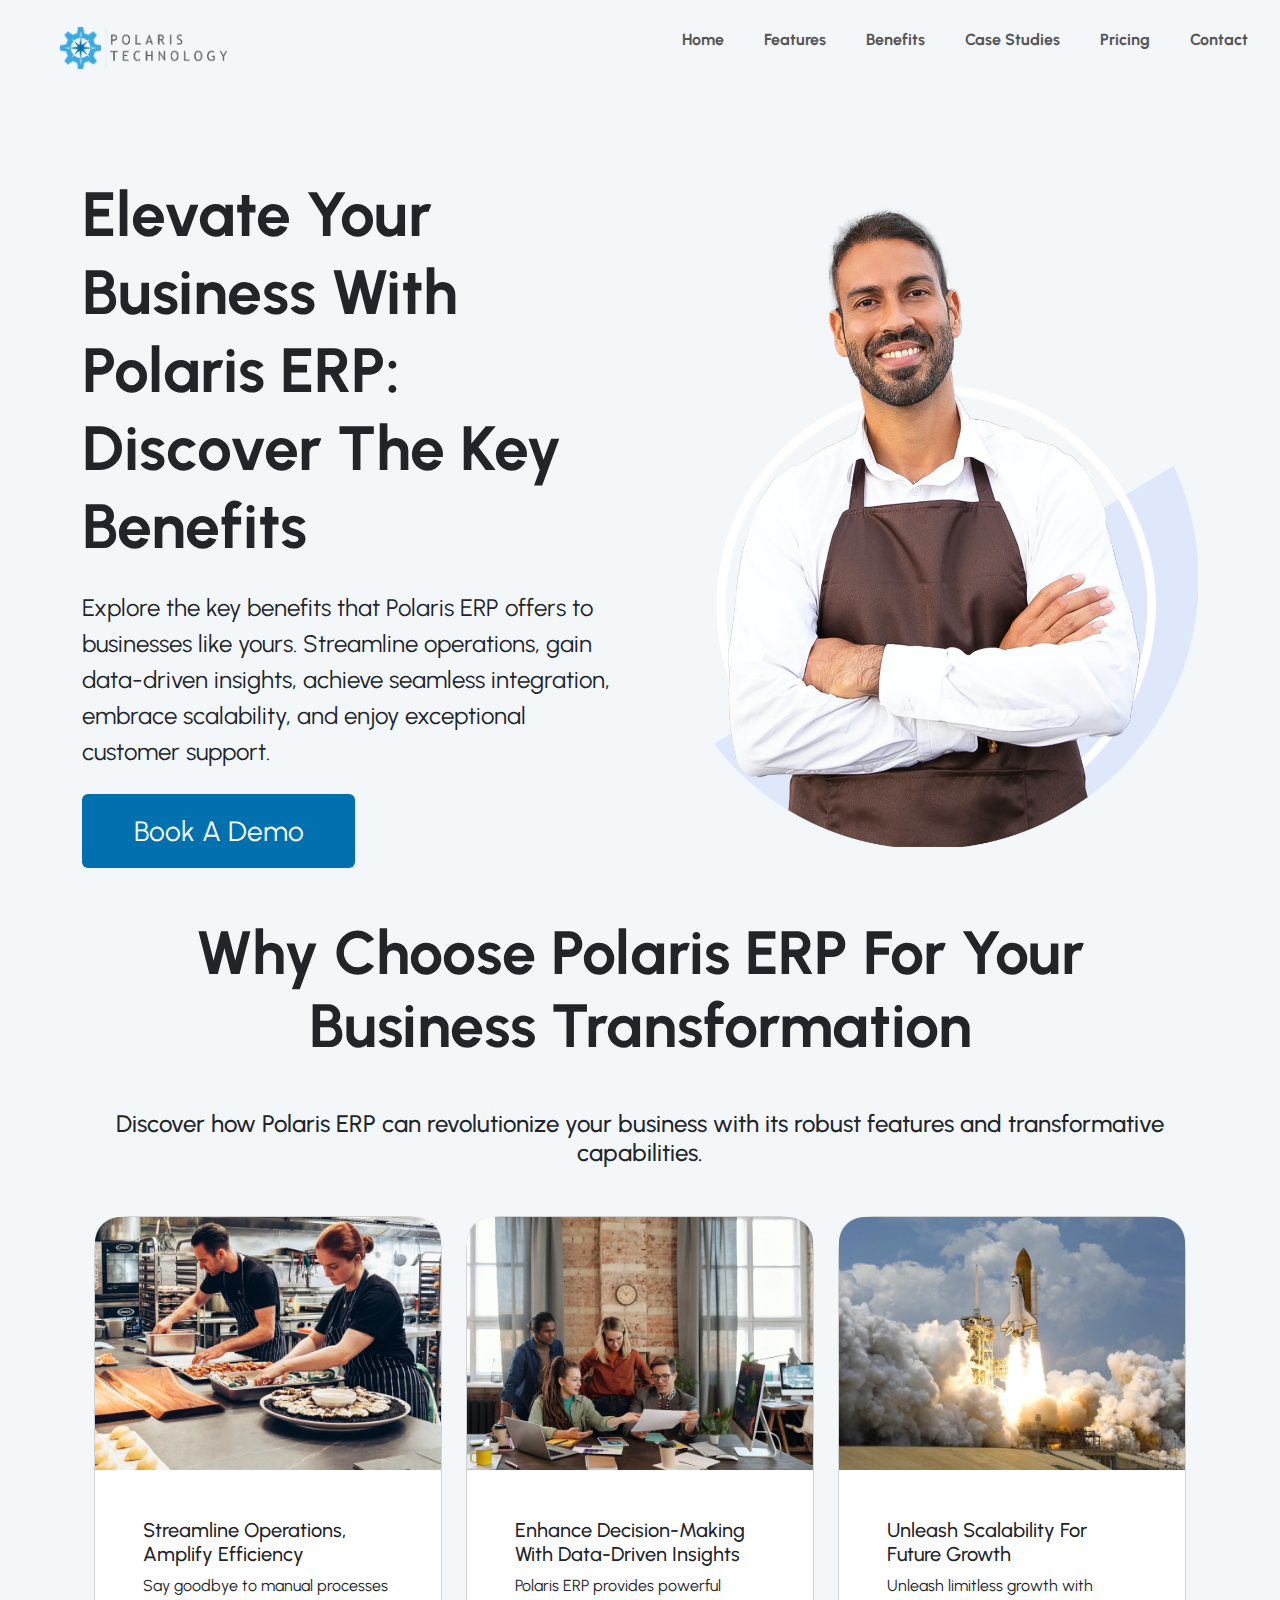
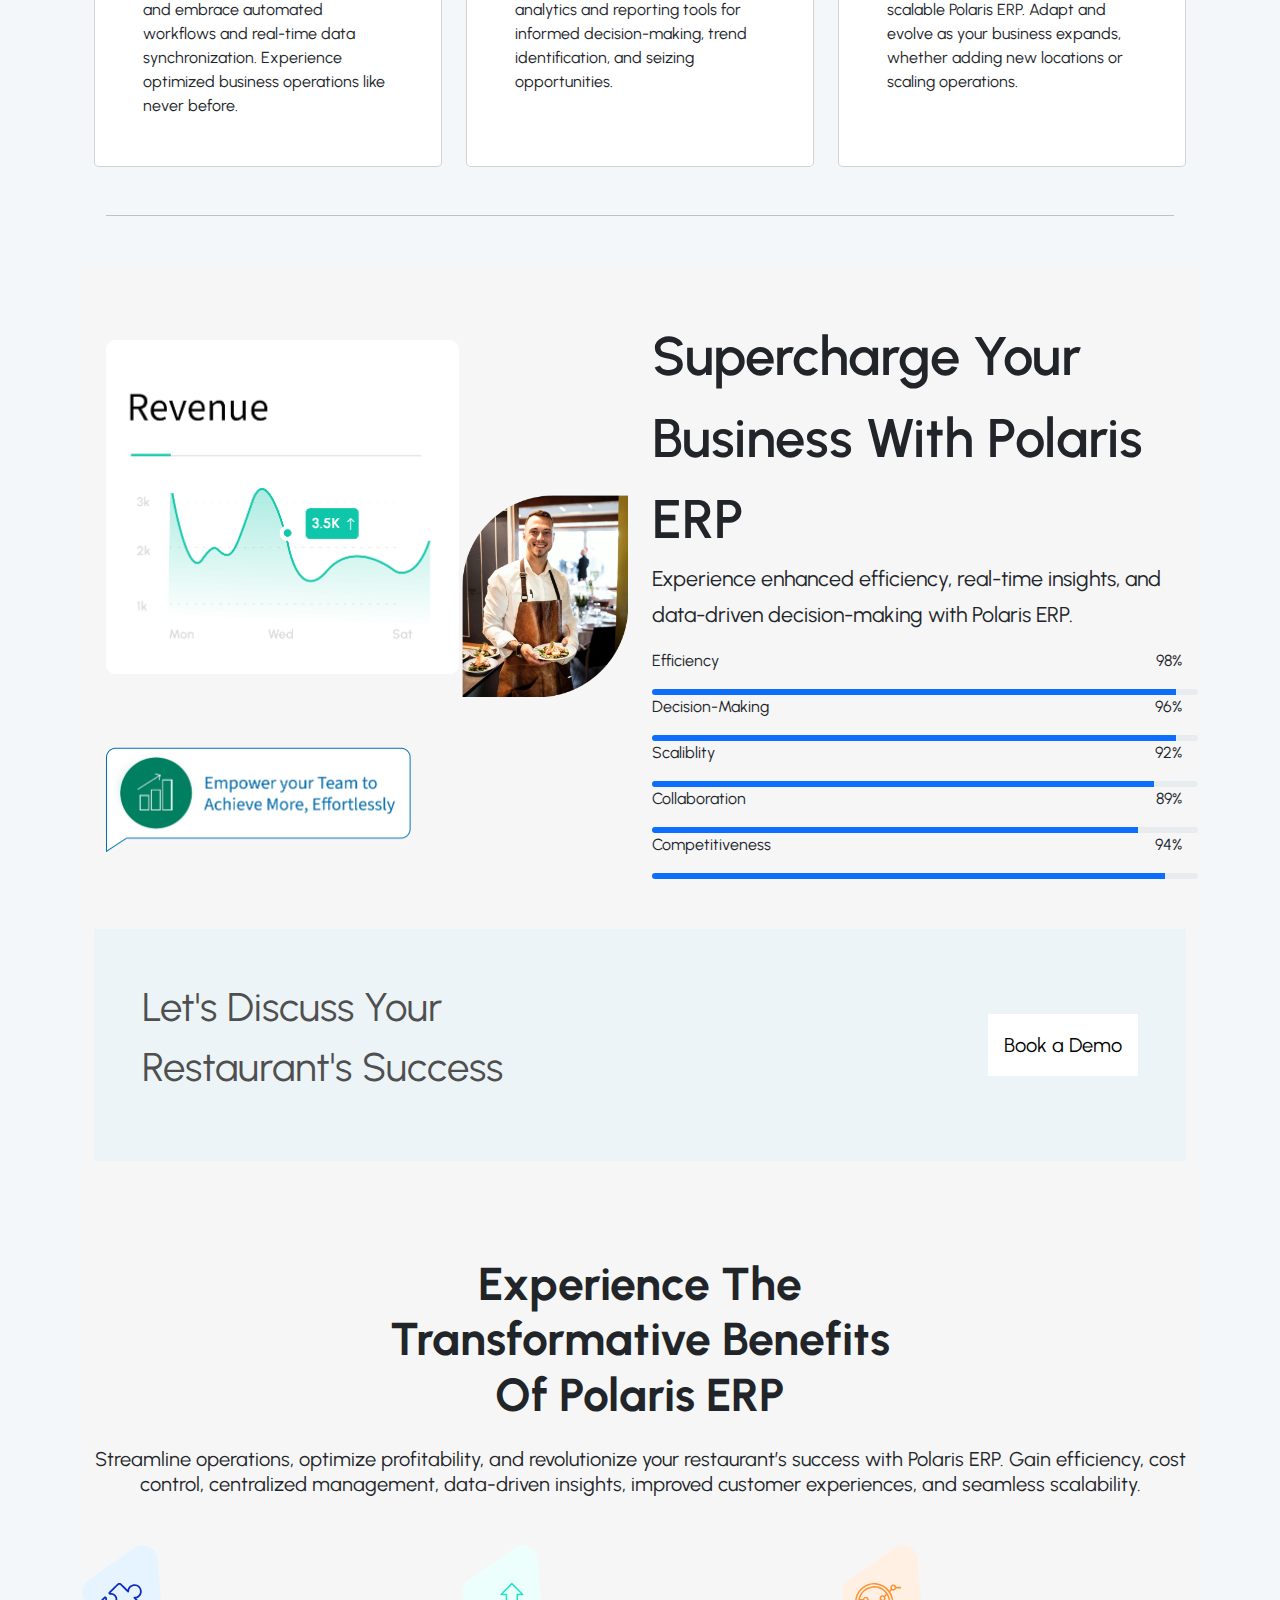
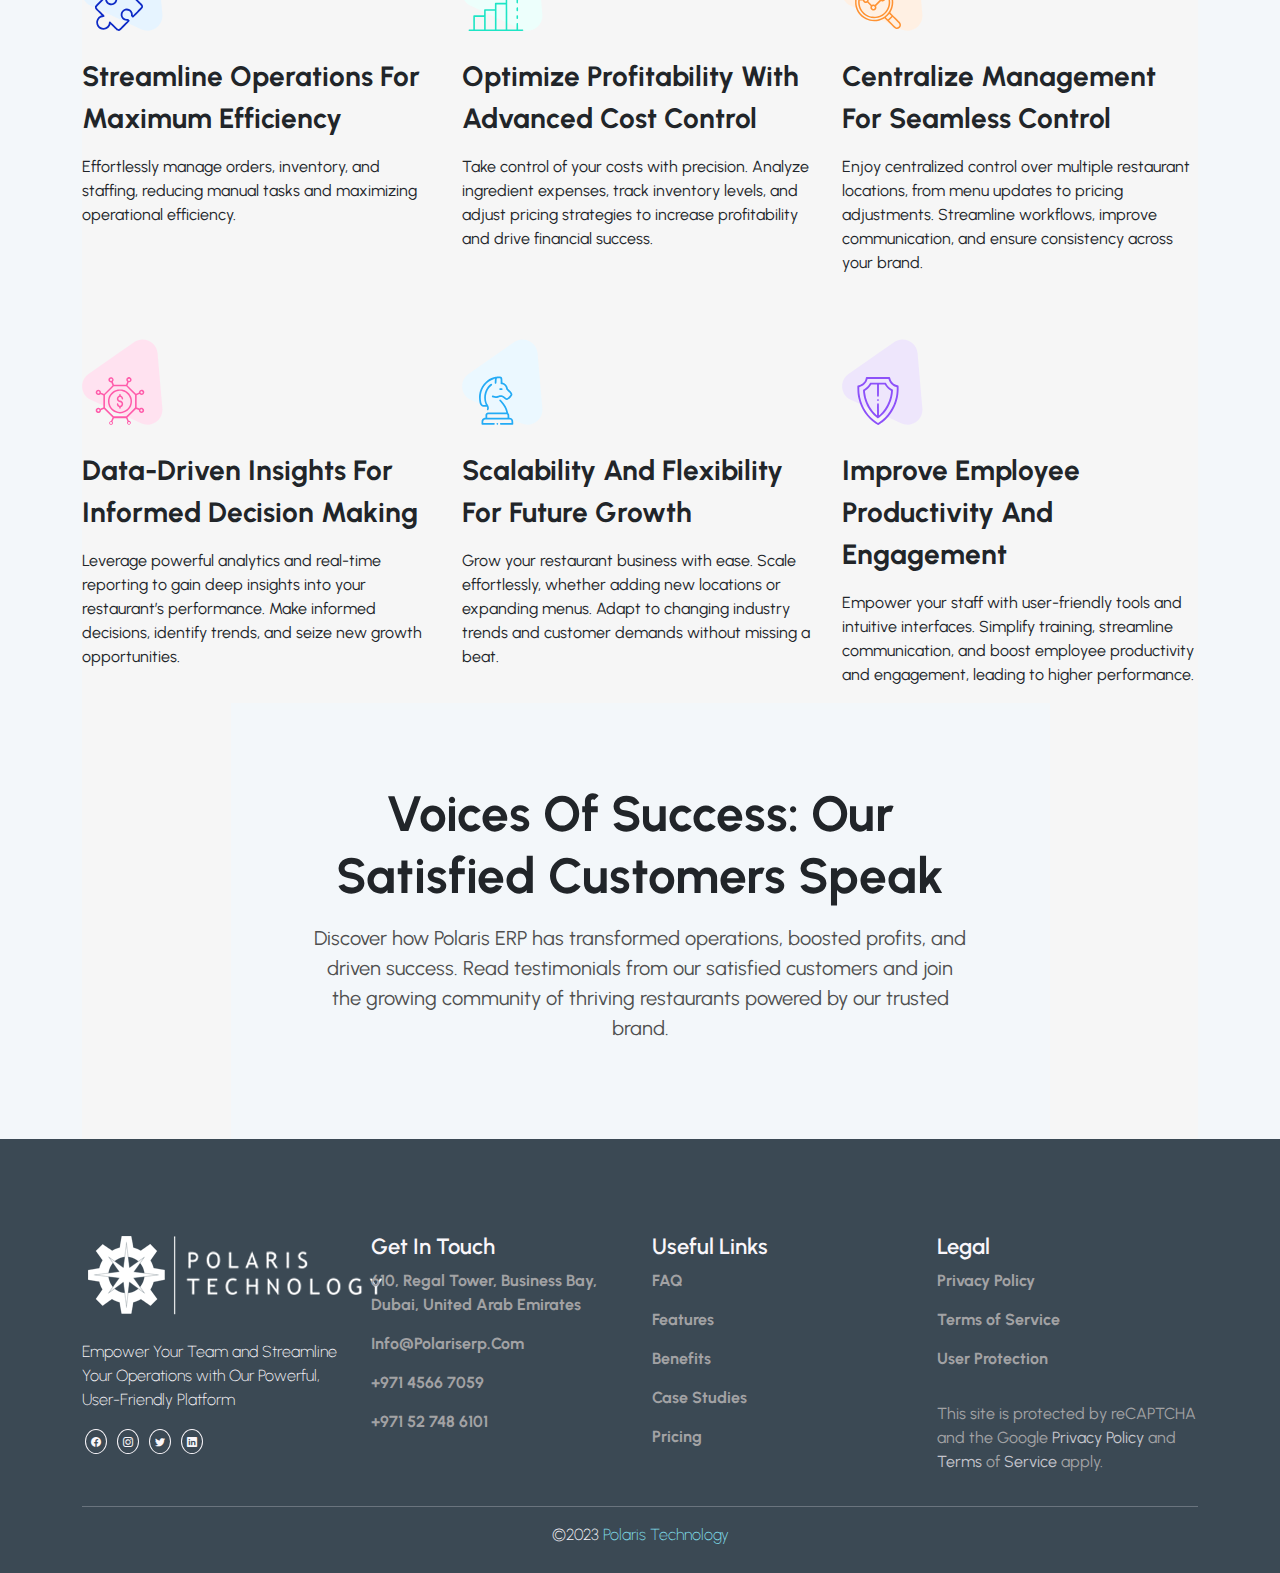
==== benefits.html @ de43bb87 "benefit section" ====
<!DOCTYPE html>
<html lang="en">
  <head>
    <!-- Include common CSS files -->

    <link rel="stylesheet" href="css/style.css" />
    <!-- Bootstrap css link -->
    <!-- <link href="https://cdn.jsdelivr.net/npm/bootstrap@5.2.3/dist/css/bootstrap.min.css" rel="stylesheet" integrity="sha384-rbsA2VBKQhggwzxH7pPCaAqO46MgnOM80zW1RWuH61DGLwZJEdK2Kadq2F9CUG65" crossorigin="anonymous"> -->
    
  </head>
  <body>
     <!-- preloader -->
  <div id="preloader">
    <div id="loader"></div>
  </div>
    <!-- Navbar placeholder -->
    <div id="navbar" ></div>




    
    <!-- Home page content -->
    <div class="main">
    <div class="container">
     <div class="">
      <div class="">
        <div class="row">
          <div class="col-md-6 col-sm-6 col-12">
        <div class="content benefit_start">
          <div class="title lh-sm">Elevate Your Business With Polaris ERP: Discover The Key Benefits</div>
          <div class="text lh-base fs-4 mt-4">Explore the key benefits that Polaris ERP offers to businesses like yours. Streamline operations, gain data-driven insights, achieve seamless integration, embrace scalability, and enjoy exceptional customer support.</div>
          <button class="button mt-4 p-3 w-50 text-white fs-3 border-0 rounded ">Book A Demo</button>
        </div>
      </div>
      <div class="col-md-6 col-sm-6 col-12">
        <div class="image benefit_start">
          <img src="../images/Benefits/benefits-business_growth.png" class="img-fluid" alt="Image">
        </div>
      </div>
      </div>
      </div>
      </div>
      
      <!-- polaris erp for business transformation start -->
      
      <div class="business_transform">
      <p class="fw-bold text-center mt-5">Why Choose Polaris ERP For Your Business Transformation</p>
      
      <h3 class="discover_places fs-4 text-center mt-5 mb-5">Discover how Polaris ERP can revolutionize your business with its robust features and transformative capabilities.</h3>
      </div>
      
      <!-- bussiness cards -->
      <div class="row row-cols-1 row-cols-md-3 g-4 mx-auto">
        <div class="col-md-4 col-12">
          <div class="card h-100">
            <img src="../images/Benefits/benefits_mastershef.webp" class="card-img-top" alt="mastershef">
            <div class="card-body p-5">
              <h5 class="card-title">Streamline Operations, Amplify Efficiency</h5>
              <p class="card-text">Say goodbye to manual processes and embrace automated workflows and real-time data synchronization. Experience optimized business operations like never before.</p>
            </div>
          
          </div>
        </div>
        <div class="col-md-4 col-12">
          <div class="card h-100">
            <img src="../images/Benefits/benefits_business_strategy.webp" class="card-img-top" alt="business">
            <div class="card-body p-5">
              <h5 class="card-title">Enhance Decision-Making With Data-Driven Insights</h5>
              <p class="card-text">Polaris ERP provides powerful analytics and reporting tools for informed decision-making, trend identification, and seizing opportunities.</p>
            </div>
          
          </div>
        </div>
        <div class="col-md-4 col-12">
          <div class="card h-100">
            <img src="../images/Benefits/benefits_space.webp" class="card-img-top" alt="space">
            <div class="card-body p-5">
              <h5 class="card-title">Unleash Scalability For Future Growth</h5>
              <p class="card-text">Unleash limitless growth with scalable Polaris ERP. Adapt and evolve as your business expands, whether adding new locations or scaling operations.
      
              </p>
            </div>
           
          </div>
        </div>
      </div>
      
      <!-- polaris erp for business transformation end -->

      <!-- horizontal line -->
      <div class="mt-5">
      <hr class="mx-4">
    </div>

    <!-- charge your business with polarsis erp layout start -->
<div class="business_supercharge">
  <div class="row">
    <div class="col-md-6 col-sm-6 col-12" style="margin-top: 50px;">
      <!-- business revenue image -->
      <div class="row">
        <div class="col-md-8 col-sm-8">
          <div class="pt-4 ps-4"><img src="../images/Benefits/benefits-revenue.png" class="benefit_revenue"  width="353px" height="335px"></div>
         <div class="mt-5 p-4"><img src="../images/Benefits/achive-more-effort-less.png" width="305px" height="105px"></div>
        </div>
  
<div class="col-md-4 col-sm-4">
    <div class="d-flex justify-content-center align-items-center" style="height: 100%;">
        <img src="./images/Benefits/food_man.webp" class="img-fluid" alt="food_man">
    </div>
</div>

      </div>

    </div>

    <div class="col-md-6 col-sm-6 col-12" style="margin-top: 50px;">
      <div class="supercharge_title w-100">
        Supercharge Your Business With Polaris ERP
      </div>
      <p class="supercharge_para pe-2">Experience enhanced efficiency, real-time insights, and data-driven decision-making with Polaris ERP.</p>
    <!-- progress bar  -->

<!-- efficiency progress bar -->

<div class="d-flex justify-content-between">
  <p class="fs-6">
   Efficiency
  </p>
  <p class="fs-6 me-3">
  98% 
  </p>
</div>
<div class="progress">
  <div class="progress-bar" role="progressbar" aria-label="Example with label" style="width: 96%;" aria-valuenow="25" aria-valuemin="0" aria-valuemax="100"></div>
</div>

    <!-- <-- decsision-making progress bar -->
      <div class="d-flex justify-content-between">
        <p class="fs-6">
          Decision-Making
        </p>
        <p class="fs-6 me-3">
        96% 
        </p>
      </div>
      <div class="progress">
        <div class="progress-bar" role="progressbar" aria-label="Example with label" style="width: 96%;" aria-valuenow="25" aria-valuemin="0" aria-valuemax="100"></div>
      </div>
      <!-- scaliblity progress bar -->
      <div class="d-flex justify-content-between">
        <p class="fs-6">
          Scaliblity
        </p>
        <p class="fs-6 me-3">
        92% 
        </p>
      </div>
      <div class="progress">
        <div class="progress-bar" role="progressbar" aria-label="Example with label" style="width: 92%;" aria-valuenow="25" aria-valuemin="0" aria-valuemax="100"></div>
      </div>

      <!-- collabration progress bar -->

 <div class="d-flex justify-content-between">
        <p class="fs-6">
          Collaboration
        </p>
        <p class="fs-6 me-3">
        89% 
        </p>
      </div>
      <div class="progress">
        <div class="progress-bar" role="progressbar" aria-label="Example with label" style="width: 89%;" aria-valuenow="25" aria-valuemin="0" aria-valuemax="100"></div>
      </div>
      <!-- Competitiveness progress bar -->
      <div class="d-flex justify-content-between">
        <p class="fs-6">
          Competitiveness
        </p>
        <p class="fs-6 me-3">
        94% 
        </p>
      </div>
      <div class="progress">
        <div class="progress-bar" role="progressbar" aria-label="Example with label" style="width: 94%;" aria-valuenow="25" aria-valuemin="0" aria-valuemax="100"></div>
      </div>
    </div>
    <!-- progress bar end -->


    </div>
<!-- resturatnt succes start -->
<div class="container-fluid">
<div class="mx-auto">
<div class="succes_restaurant p-5">
<div class="row">
  <div class="col-md-6 col-sm-6 col-12">
<p class="discuss_success">Let's Discuss Your Restaurant's Success</p>
  </div>

  <div class="col-md-6 col-sm-6 col-12 d-flex justify-content-end align-items-center">
    <div class="book_demo_btn"><button class="p-3 border-0 w-100 bg-white fs-5">Book a Demo</button></div>
  </div>
</div>
</div>
</div>
</div>

<!-- resturatnt succes end -->

<!-- Benefits of polaris erp start -->
<div class="benefits_erp_section mt-5 pt-5">
  <div class="text-center lh-sm">
  <h1 class="experinece_polaris fw-bold w-50 mx-auto">Experience The Transformative Benefits Of Polaris ERP</h1>

  <p class="streamline_operations fs-5 mt-4 mb-5">
    Streamline operations, optimize profitability, and revolutionize your restaurant’s success with Polaris ERP. Gain efficiency, cost control, centralized management, data-driven insights, improved customer experiences, and seamless scalability.</p>
</div>
</div>


<!-- card -->

<div class="row">
  <div class="col-md-4 col-sm-6 col-12">
    <div class="mb-4">
      <img src="./images/Benefits/streamline.svg" alt="streamline" class="img-fluid">
    </div>
<p class="fs-3 fw-bold">Streamline Operations For Maximum Efficiency</p>
<p class="streamline_desc fs-6 fw-normal">
  Effortlessly manage orders, inventory, and staffing, reducing manual tasks and maximizing operational efficiency.</p>
  </div>
  <div class="col-md-4 col-sm-6 col-12">
    <div class="mb-4">
      <img src="./images/Benefits/optimized.svg" alt="impro" class="img-fluid">
    </div>
    <p class="fs-3 fw-bold">Optimize Profitability With Advanced Cost Control</p>
    <p class="streamline_desc fs-6 fw-normal">Take control of your costs with precision. Analyze ingredient expenses, track inventory levels, and adjust pricing strategies to increase profitability and drive financial success.</p>
  </div>
  <div class="col-md-4 col-sm-6 col-12">
    <div class="mb-4">
      <img src="./images/Benefits/center.svg" alt="center" class="img-fluid">
    </div>
    <p class="fs-3 fw-bold">Centralize Management For Seamless Control</p>
    <p class="streamline_desc fs-6 fw-normal">
      Enjoy centralized control over multiple restaurant locations, from menu updates to pricing adjustments. Streamline workflows, improve communication, and ensure consistency across your brand.</p>
  </div>
</div>

<div class="row mt-5">
  <div class="col-md-4 col-sm-6 col-12">
    <div class="mb-4">
      <img src="./images/Benefits/data.svg" alt="data" class="img-fluid">
    </div>
<p class="fs-3 fw-bold">Data-Driven Insights For Informed Decision Making</p>
<p class="streamline_desc fs-6 fw-normal">
  Leverage powerful analytics and real-time reporting to gain deep insights into your restaurant’s performance. Make informed decisions, identify trends, and seize new growth opportunities.</p>
  </div>
  <div class="col-md-4 col-sm-6 col-12">
    <div class="mb-4">
      <img src="./images/Benefits/scal.svg  " alt="scal" class="img-fluid">
    </div>
    <p class="fs-3 fw-bold">Scalability And Flexibility For Future Growth</p>
    <p class="streamline_desc fs-6 fw-normal">Grow your restaurant business with ease. Scale effortlessly, whether adding new locations or expanding menus. Adapt to changing industry trends and customer demands without missing a beat.

    </p>
  </div>
  <div class="col-md-4 col-sm-6 col-12">
    <div class="mb-4">
      <img src="./images/Benefits/impro.svg" alt="impro" class="img-fluid">
    </div>
    <p class="fs-3 fw-bold">Improve Employee Productivity And Engagement</p>
    <p class="streamline_desc fs-6 fw-normal">
      Empower your staff with user-friendly tools and intuitive interfaces. Simplify training, streamline communication, and boost employee productivity and engagement, leading to higher performance.</p>
  </div>
</div>


<!-- Benefits of polaris erp end -->


<!-- customer speak section start -->
<div class="container-fluid">
<div class="voices_success text-center w-75 mx-auto">
  <p class="customer_speak fw-bold lh-sm">
    Voices Of Success: Our Satisfied Customers Speak</p>

    <p class="customer_discover_desc fs-5">Discover how Polaris ERP has transformed operations, boosted profits, and driven success. Read testimonials from our satisfied customers and join the growing community of thriving restaurants powered by our trusted brand.</p>
</div>
</div>

</div>
  </div>
</div>
</div>
    <!-- charge your business with polarsis erp layout end -->
     








    <!-- Foooter placeholder -->
    <div id="footer"></div>

    <!-- common navbar and footer -->
    <script>
      function loadCommonContent() {
        fetch("navbar.html")
          .then((response) => response.text())
          .then((data) => {
            document.getElementById("navbar").innerHTML = data;
          });

        fetch("footer.html")
          .then((response) => response.text())
          .then((data) => {
            document.getElementById("footer").innerHTML = data;
          });
      }

      loadCommonContent();
       // preloader 
    window.addEventListener('load', function () {
  const preloader = document.getElementById('preloader');
  preloader.style.display = 'none';
});
    </script>
     <!-- Boostrap js CND  -->
     <script src="https://cdn.jsdelivr.net/npm/bootstrap@5.2.3/dist/js/bootstrap.bundle.min.js"></script>
  </body>
</html>
---- css/style.css ----
* {
    margin: 0px;
    padding: 0px;
    /* box-sizing: border-box; */
    font-family: 'Urbanist', sans-serif;
}

/* Boiler  */
:root {
    ----bg-white-blue: #f3f7fa;
    --primary-blue: #f3f7fa;
    --secondry-blue: #0070AF;
    --bg-white:#ffffff;
    --bg-primary-blue:#ecf4f7;
    --bg-secondry-white:#f6f6f6;
    --bg-white:#f9f6fa;
    --bg-dim-white:#fff;
    --light-dark:#3b4954;
    --heading-color:#141F39;
    --heading-white-color:#f9f6fa;
    --para-color:#4f4f4f;
    --bg-white: #f9f6fa;
    --light-dark: #3b4954;
    --heading-color: #141F39;
    --heading-white-color: #f9f6fa;
    --para-color: #4f4f4f;
    --second-primary-blue: background-image: linear-gradient(180deg, #F3F7FA 40%, #E1F0FE00 89%);
    --underline-pink: #f3cdbd;
    --underline-yellow: #f9d415;
    --underline-primary-green: #9ae8a5;
    --underline-secondry-green: #c9ffc8;
    --underline-blue-primary: #80DEE9;
    --orange-check:#ff855f;
    --red-gradient-text: linear-gradient(to right, #cf5b67 0%, #CE9B9B 100%)


}

/* Features CSS  start */
.happy-chef-container {
    top: 0;
    left: 10rem;
}

.happy-chef-img {
    width: 100px;
    height: 100px;
}

.start-80 {
    left: 30rem;
}

.bg-color-lightblue {
    background-color: #ECF4F7;
}

.z-index-5 {
    z-index: 5;
}

/* ---------------Home Page styling start---------------- */

/* Hero section */
.here-section{
    padding: 35px 15px 20px 15px;
    background-color: #f3f7fa;
}

.here-section h1{
    margin-top: 30px;
    font-size: 4.5rem;
    font-weight: bolder;
}
.here-section p{
    width: 80%;
    font-size: 1.2rem;
    
}
.book-a-demo-btn{
    padding: 10px 20px;
    font-weight: bolder;
    color: var(--heading-white-color);
    background-color: var(--secondry-blue);
    border: none;
    border-radius: 8px;
}
.bi-lightning-charge-fill{
    font-size: 30px;
    font-weight: bolder;
    color: var(--secondry-blue);
}

.hero-list {
    margin: 41px 0px 0px -16px;
}
.hero-list li{
    margin: 8px 0px 0px 0px;
    padding: 3px 0px;
    list-style-type: square;
}

#sales-dashboard-img{
    height: 300px;
    z-index: 3;
    position: absolute;
    top: 485px;
    left: 664px;
}

#home-page-main-slide-message{
    width: 310px;
    z-index: 3;
    position: absolute;
    top: 505px;
    right: 85px;
}

/* trusted slider  */
.partnered-section {
    height: 250px;
    overflow: hidden;
    position: relative;
  }

  .partnered-images {
    display: flex;
    transition: transform 0.5s;
  }

  .partnered-image {
    width: 20%;
    flex-shrink: 0;
    padding: 20px;
  }

  /* Simplify Restaurant */
.simplify-section{
    height: 900px;
    padding: 65px 15px 20px 15px;
}

.simplify-section .left-side-video{
   height: 50%;
   margin-left: 30px;
  
}
.simplify-section .main-video-img{
    height: 50%;
}
.simplify-section .performance-img{
    height: 20%;
    z-index: 99;
    position: relative;
    bottom: 528px;
    left: 625px;
}
  /* Voices Of Success  Restaurant */

  .voice-section{
    background-color: #f3f7fa;
  }

 .voice-section .voice-section{
    margin-top: 10px !important;
 }


 .voice-section h1{
    font-weight: bolder;
    font-size: 50px;
 }


 /* ------Features At Glance-------- */
 .hover-card:hover {
    /* border: 0px 0px 0px 2px solid blue; */
    border-bottom: 2px solid var(--secondry-blue) !important;
    box-shadow: 0px 0px 20px 0px rgba(0, 0, 0, 0.12);
  }

  .hover-card-active {
    border-bottom: 2px solid var(--secondry-blue) !important;
    box-shadow: 0px 0px 20px 0px rgba(0, 0, 0, 0.12);
  }

  .featured-section .card {
    border-radius: 1rem 1rem 5px 5px !important;
  }
  .Card-img-hover{
transform: scale(1);
  }
  .Card-img-hover:hover {
    transform: scale(1.2);
    transition: transform 0.6s ease-in-out;
  }


/* Experience The Transformative  */
.exprience{
    padding: 60px 0px;
    background-color: #f3f7fa;
}
.exprience h1{
    width: 70%;
    margin: auto;
    font-weight: bolder;
    font-size: 50px;
 }

 /* Faq's   */
 .faq-item {
    border-bottom: 2px solid black;
    padding: 15px 0;
  }
  
  .faq-question {
    display: flex;
    justify-content: space-between;
    align-items: center;
    cursor: pointer;
  }

  .plus-icon::before {
    content: "+";
  }
  
  .minus-icon::before {
    content: "-";
  }
  

  .question-text {
    margin-right: 30px;
  }
  
  .faq-answer {
    display: none;
    padding-top: 10px;
  }



  
 /* peloader  */
 #preloader {
    position: fixed;
    top: 0;
    left: 0;
    width: 100%;
    height: 100%;
    background-color: #ffffff; /* Preloader background color */
    display: flex;
    justify-content: center;
    align-items: center;
    z-index: 9999;
  }
  
  #loader {
    border: 4px solid #f3f3f3; /* Loader color */
    border-top: 4px solid #3498db; /* Loader color */
    border-radius: 50%;
    width: 40px;
    height: 40px;
    animation: spin 1s linear infinite;
  }
  
  @keyframes spin {
    0% { transform: rotate(0deg); }
    100% { transform: rotate(360deg); }
  }
  
/* ---------------Home Page styling End---------------- */


/* --------------------------------------------------------------------------- */

/* Contact Page styling start */
.bg-voilet{
    background-color: #0070AF;
}
.h-30{
    height: 20rem;
}
.bg-contactpage{
    background-image: linear-gradient(180deg, #F4F7FA 0%, #F4F7FA80 100%);
}

/* Contact Page styling end */



/* Contact Page styling start */
.Starter-plan{
    background-color: #dde1f7;
    color: var(--secondry-blue);
}
.text-color1-prizing{
    color: var(--para-color);
}
.text-color2-prizing{
    color: #CCCCCC;
}
.text-color3-prizing{
    color: var(--heading-color);
}
.Standard-plan-bg{
    background-color: var(--secondry-blue);
    color: #ffffff;
}
.Standard-plan{
    background-color: #ffffff;
    color: var(--secondry-blue);
}
.fs-4rem{
    font-size: 3.9rem;
}
.pricing-underline-color{
    text-decoration: underline;
    text-decoration-color: var(--underline-yellow);
}
.prize-switch-color{
    background-color: var(--secondry-blue) !important;
}
.price-Contact-us-color{
    background-color: var(--secondry-blue);
    color: #ffffff;
}
.price-bg-primaryblue{
    background-color: var(--primary-blue);
}
.price-fw-500{
    font-weight: 500;
}
.price-check-color{
    color: #2cb966;
}
.price-check-color-blue{
    color: #1b63f2;
}
.price-secondary-color{
    color: var(--secondry-blue);
}
.price-border-secondary{
    border: 1px solid #0070AF;
}
.price-plan-box-shadow{
    box-shadow: 0px 0px 20px 0px rgba(0, 0, 0, 0.12);
}
.price-cross-color{
    color: #b8b8b8;
}
.price-rounded-1rem{
    border-radius: 1rem;
}
.Contact-hover:hover{
    color: #ffffff;
}
/* Contact Page styling end */


/* Benefits Page styling start */
.card {
    border-radius: 34px 34px 5px 5px !important;
}

.main {
    background-color: #f3f7fa;
}

.main .benefit_start {
    margin-top: 80px !important;
}

.title {
    font-size: 3.9rem;
    font-weight: bold;
}

.text {
    font-size: 1.12rem;
}

.button {
    /* padding: 18px;
    width: 50%; */
    background-color: var(--secondry-blue);

}

.image img {
    max-width: 100%;
    height: auto;
    max-height: 100%;
    /* Ensure the image doesn't exceed its container */
}

/* business transform component style start */
.business_transform p {

    font-size: 3.81em;
    font-weight: 400;
    line-height: 1.2em;

}

/* business transform component style end */
.business_supercharge {
    margin-top: 50px;
    background-color: var(--bg-secondry-white);
}

.business_supercharge .supercharge_title {
    font-size: 3.4rem;
    font-weight: 600;
}

.business_supercharge .supercharge_para {
    line-height: 1.68em;
    font-size: 1.34rem;
}
.business_supercharge .progress{
    height: 6px;
}


/* restaurant success syling */
.succes_restaurant{
    background-color: var(--bg-primary-blue);
    margin-top: 50px !important;
    
}
.succes_restaurant .discuss_success{
    font-size: 2.5rem;
    color: var(--para-color);
}

/* polaris benefits styling */

.benefits_erp_section .experinece_polaris{
    font-size: 2.89rem;
    
}
.voices_success{
    background-color: var(--primary-blue);
    padding: 80px;
}
.voices_success .customer_speak{
    font-size: 3.1rem;
    
}
.voices_success .customer_discover_desc{
    color: var(--para-color);
}


/* Benefits Page styling end here */


/* case study page styling start here */
.case_study_section .case_story h1{
    font-size: 3.5rem;
}
.case_study_section .all_success_story img{
   height: 440px; 
}
/* for hover an image animation start */
.image-container {
    position: relative;
    overflow: hidden;
    display: inline-block; /* Allow the container to fit the content */
  }
  
  .hover-image {
    width: 100%;
    height: auto;
    transition: transform 0.3s ease;
  }
  
  .overlay-slide {
    position: absolute;
    bottom: 0;
    right: -100%; /* Initially, the div is hidden off the right */
    width: auto;
    height: 20%; /* Adjust height to match the image */
    background-color: var(--bg-white);
    opacity: 85% !important;
    padding: 20px;
    transition: right 0.3s ease, opacity 0.3s ease; /* Add right transition */
    opacity: 0; /* Initially transparent */
  }
  
  .image-container:hover .overlay-slide {
    right: 0; /* Slide the div in from the right on hover */
    opacity: 1; /* Fade in the div on hover */
  }
  
  .all_success_story .overlay_ent{
    color: var(--para-color);
  }
  

/* for hover an image animation end */


/* case study page styling end here */

/* case stydy sub page styling start here */
.case_study_portfolio{
    background-color: var(--bg-dim-white);
}
.key_challenge p {
color: var(--underline-blue-secondry) !important;

}
.chinese_place_restaurant .transforming h1{
    font-size: 3.8rem;
    width: 120%;
}
.chinese_place_restaurant .chinese_palace h1{
    font-size: 3.6rem;
}
.chinese_place_restaurant .transforming h1 .grouping_color{
    background: var(--red-gradient-text);
    -webkit-background-clip: text; /* For Safari */
    background-clip: text;
    color: transparent;
}

.chinese_place_restaurant .key_challenge p {
    color: var(--secondry-blue) !important;  
}
.chinese_place_restaurant .key_challenge h1{
    font-size: 3.2rem;
}
.chinese_place_restaurant .gaming_solution .game_changing{
color: var(--secondry-blue);
}

.key_benefits_section .key_benefit {
    color: var(--secondry-blue);
}
.key_benefits_section h1{
    width: 70%;
    font-size: 3.2rem;
}
.chef_workflow .tick_mark span{
    color: var(--orange-check);
    font-size: 25px;
}
.key_facts_figures_section .facts_figures span{
    color: var(--secondry-blue);
}
/* case stydy sub page styling end here */


/* Footer  */
footer {
    background-color: var(--light-dark);
    padding: 95px 10px 10px 10px;
    font-weight: bold;

}


footer li {
    padding: 0px 0px 15px 0px !important;
}

footer li a {
    color: #A2A2A4;
    ;
    text-decoration: none;
}

footer a:hover {
    color: gray;
}

footer p {
    color: var(--bg-white);
    font-weight: 200;
}

footer h5 {
    font-size: 22px;
    font-weight: 600;
    color: var(--heading-white-color);
}

.social-icone i {
    color: var(--bg-white);
    border: 1px solid var(--bg-white);
    border-radius: 50%;
    padding: 5px;
    margin: 0px 3px;
    font-size: 10px;

}

.reCAPTCHA {
    color: #A2A2A4;
    font-weight: lighter;
}

.reCAPTCHA a {
    text-decoration: none;
    color: #c5c5cd;
}

footer .copyright a {
    color: #80DEE9;
    text-decoration: none;
}

footer hr {
    color: var(--heading-white-color);
    height: 5px solid var(--bg-white);
}

/* Footer end here  */
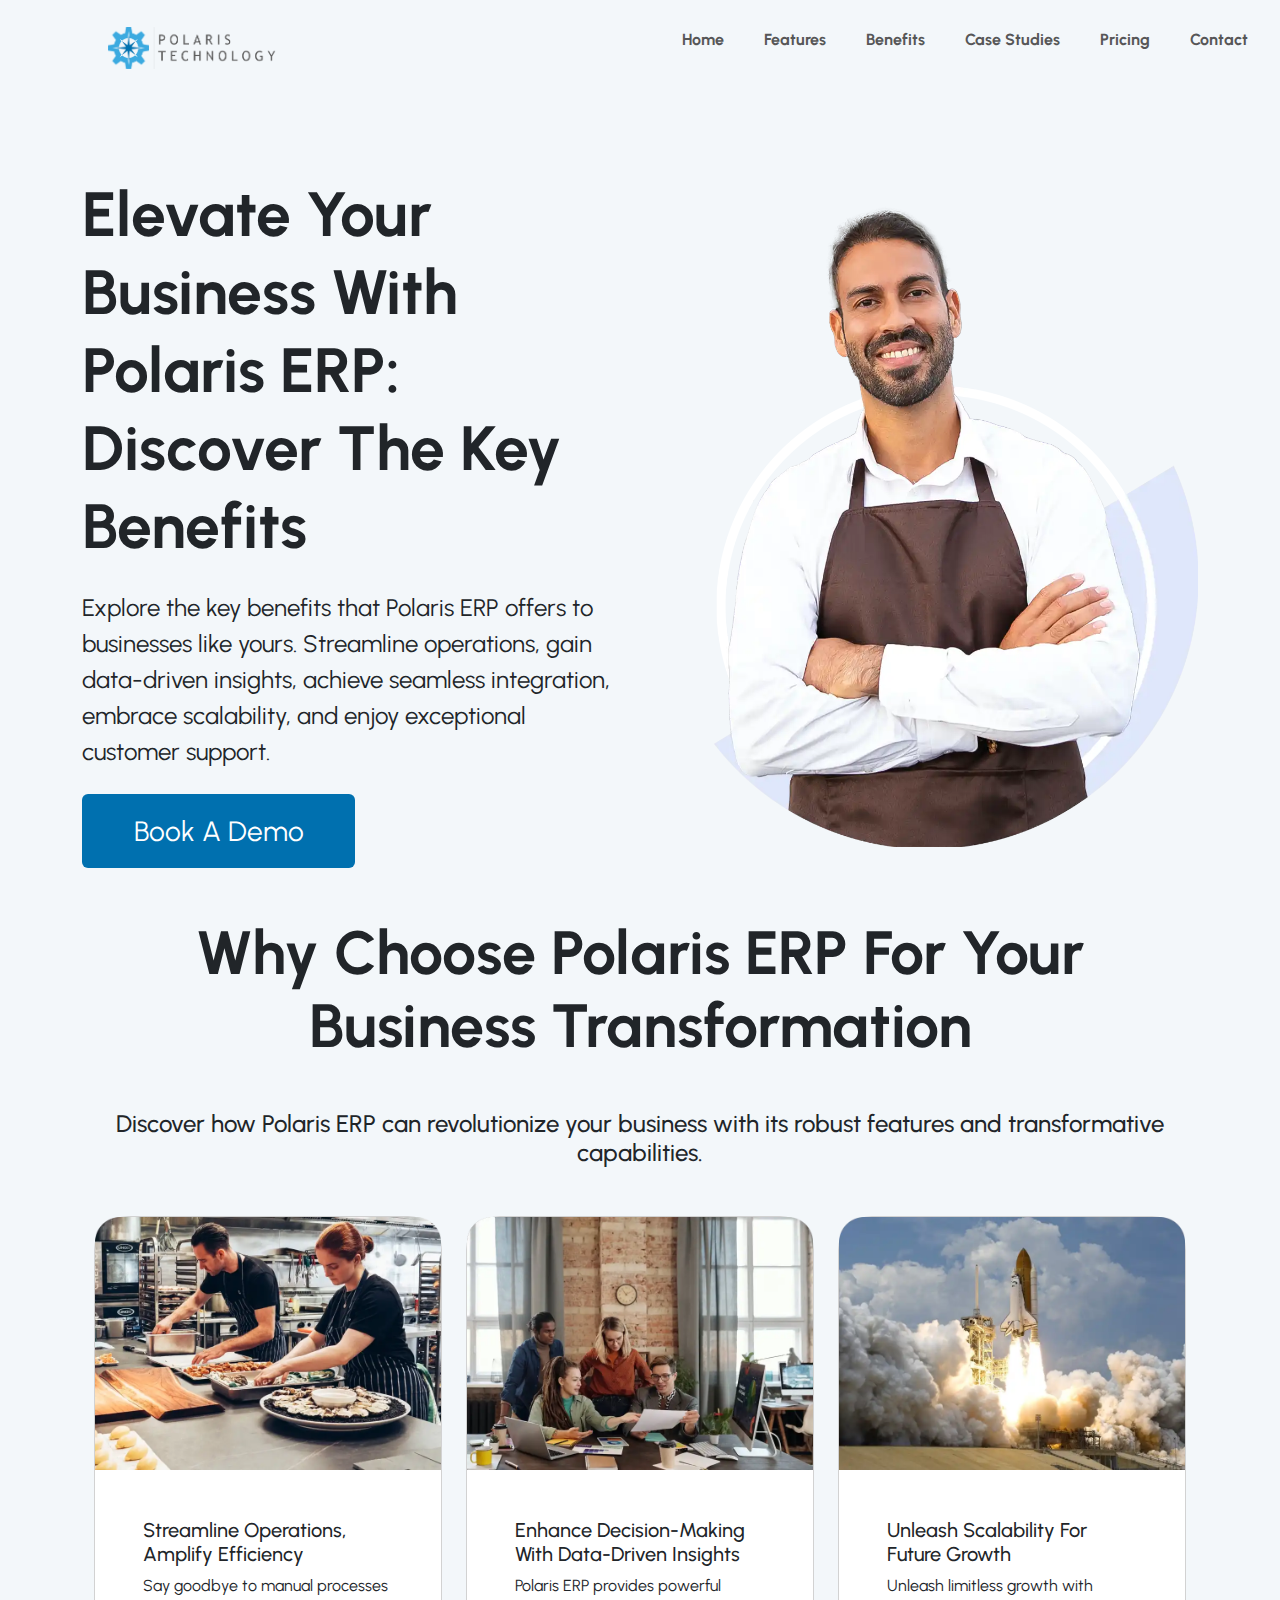
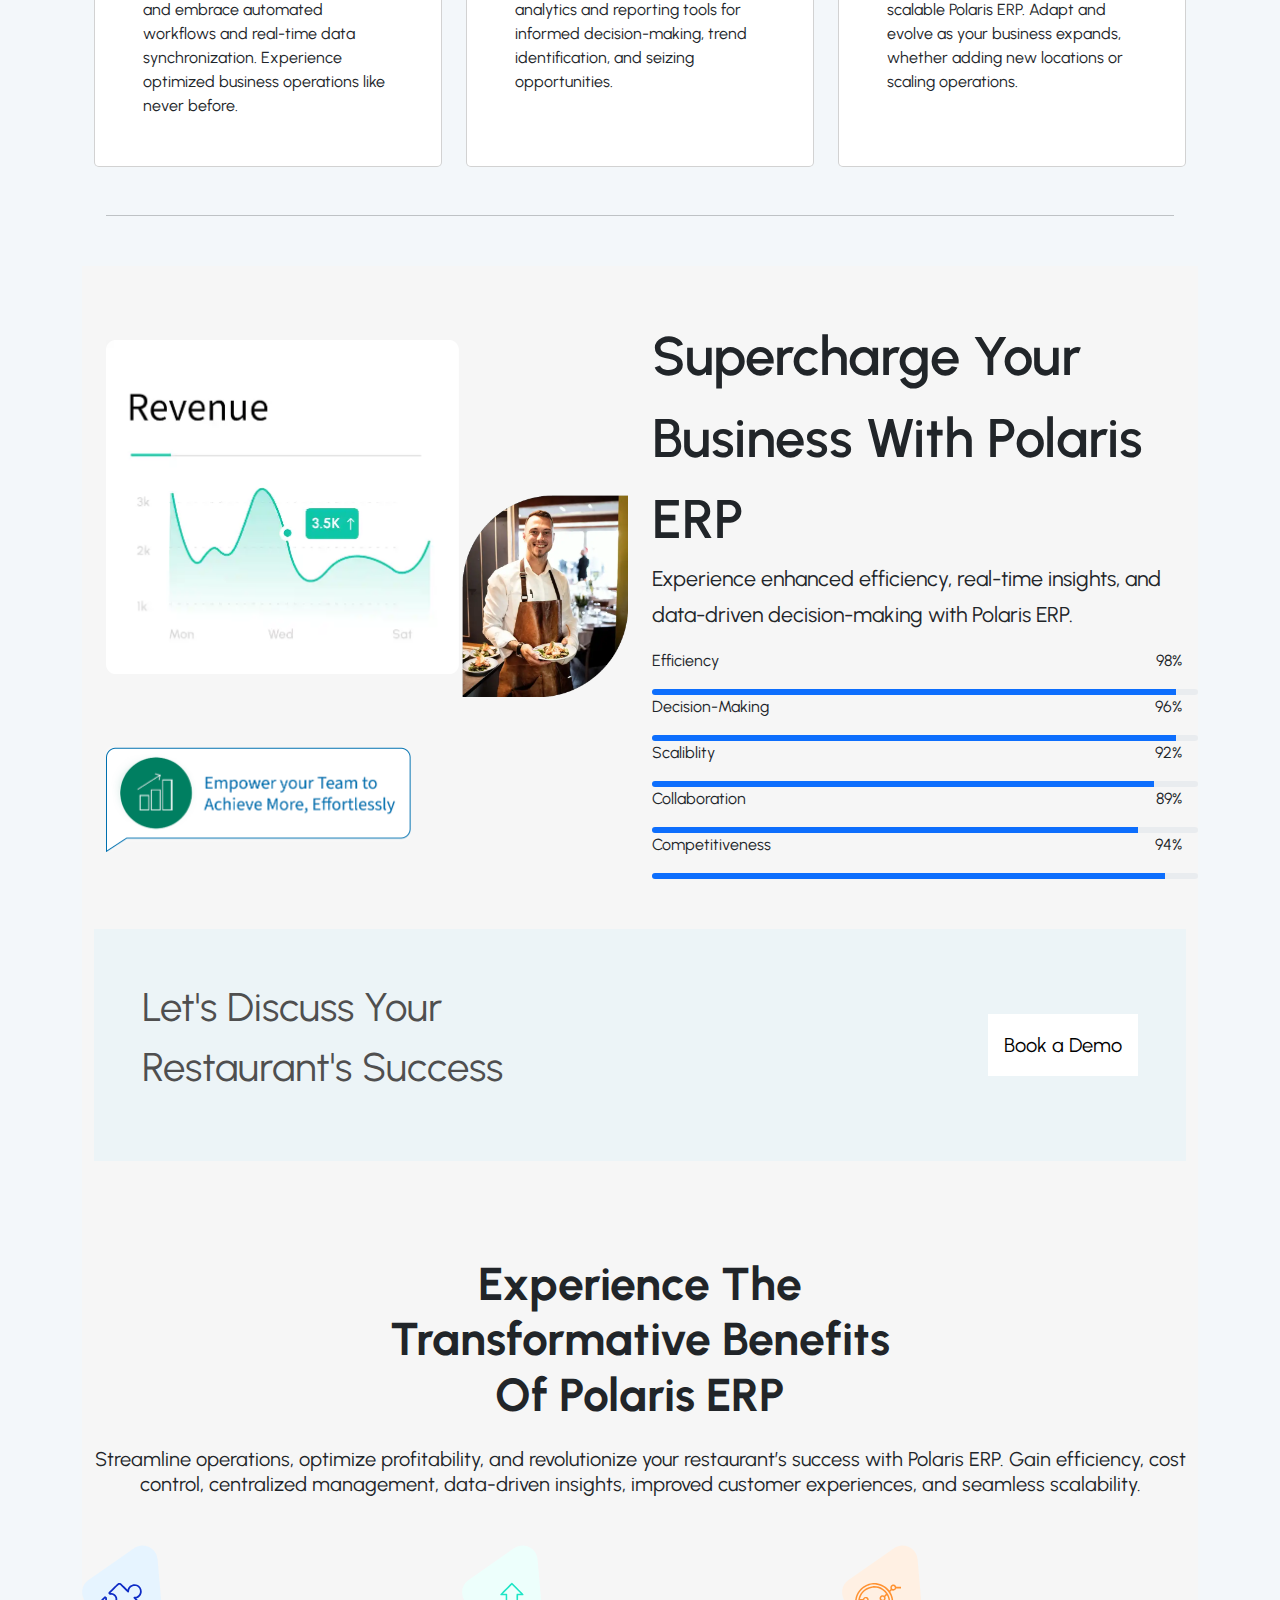
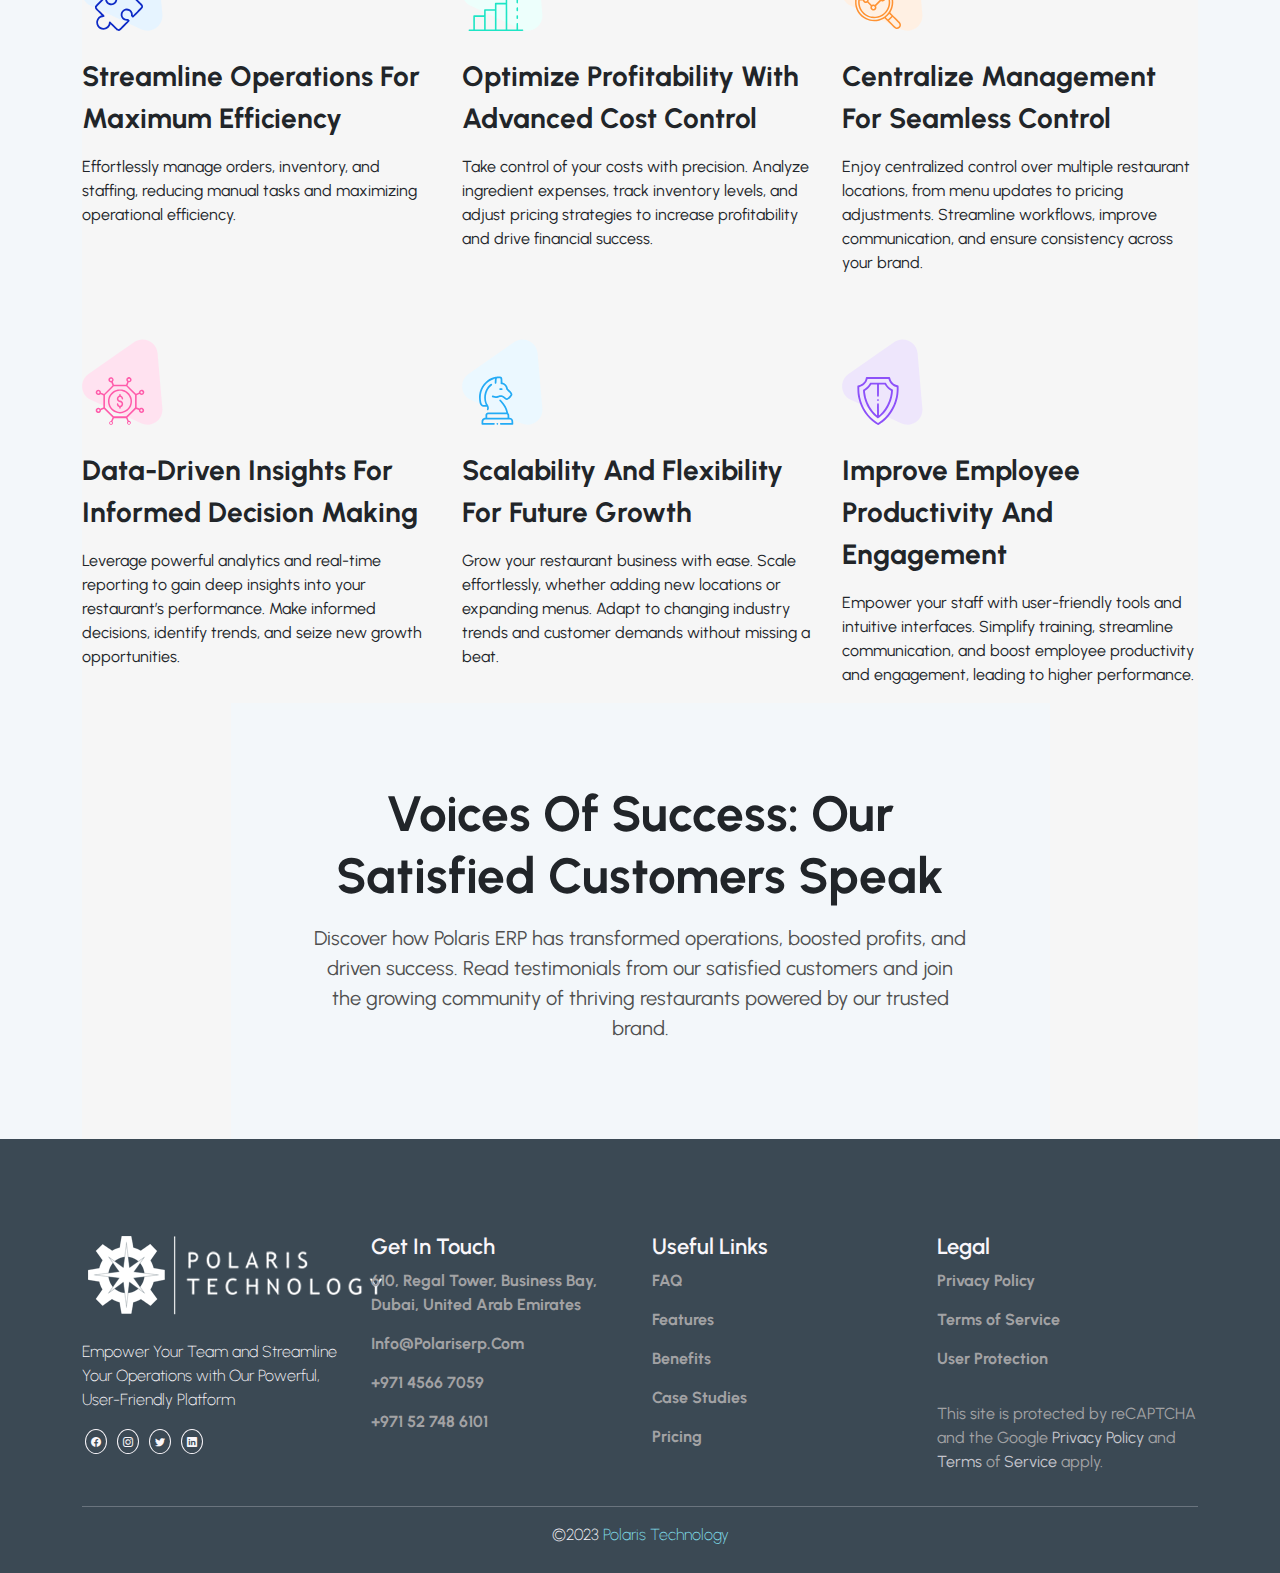
==== commit 737a1cc9: "image compressed" ====
--- a/benefits.html
+++ b/benefits.html
@@ -35,7 +35,7 @@
       </div>
       <div class="col-md-6 col-sm-6 col-12">
         <div class="image benefit_start">
-          <img src="../images/Benefits/benefits-business_growth.png" class="img-fluid" alt="Image">
+          <img src="images/Benefits/benefits-business_growth.webp" class="img-fluid" alt="Image">
         </div>
       </div>
       </div>
@@ -54,7 +54,7 @@
       <div class="row row-cols-1 row-cols-md-3 g-4 mx-auto">
         <div class="col-md-4 col-12">
           <div class="card h-100">
-            <img src="../images/Benefits/benefits_mastershef.webp" class="card-img-top" alt="mastershef">
+            <img src="images/Benefits/benefits_mastershef.webp" class="card-img-top" alt="mastershef">
             <div class="card-body p-5">
               <h5 class="card-title">Streamline Operations, Amplify Efficiency</h5>
               <p class="card-text">Say goodbye to manual processes and embrace automated workflows and real-time data synchronization. Experience optimized business operations like never before.</p>
@@ -100,7 +100,7 @@
       <!-- business revenue image -->
       <div class="row">
         <div class="col-md-8 col-sm-8">
-          <div class="pt-4 ps-4"><img src="../images/Benefits/benefits-revenue.png" class="benefit_revenue"  width="353px" height="335px"></div>
+          <div class="pt-4 ps-4"><img src="images/Benefits/benefits-revenue.webp" class="benefit_revenue"  width="353px" height="335px"></div>
          <div class="mt-5 p-4"><img src="../images/Benefits/achive-more-effort-less.png" width="305px" height="105px"></div>
         </div>
   
--- a/css/style.css
+++ b/css/style.css
@@ -1,7 +1,7 @@
 * {
     margin: 0px;
     padding: 0px;
-    /* box-sizing: border-box; */
+    box-sizing: border-box;
     font-family: 'Urbanist', sans-serif;
 }
 
@@ -36,6 +36,77 @@
 
 }
 
+/* btn-effect  */
+.btn1 {
+    display: inline-block;
+    position: relative;
+    text-decoration: none;
+    font-size: 17px;
+    font-weight: 600;
+    padding: 10px 40px;
+    text-align: center;
+    background: #0070AF;
+    color: #ffffff;
+    border-radius: 5px;
+    perspective: 300px;
+    margin: 15px;
+    box-shadow: 0 4px 50px -5px rgba(0, 0, 0, 0.1);
+    &::before {
+      content: attr(data-hover);
+      position: absolute;
+      top: 0;
+      left: 0;
+      right: 0;
+      bottom: 0;
+      background: #0070AF;
+      color: hsl(0, 0%, 100%);
+      font-size: 17px;
+      font-weight: 600;
+      padding: 10px 40px;
+      border-radius: 5px;
+      transform-style: preserve-3d;
+      transition: 200ms opacity, 500ms transform;
+      perspective: 300px;
+      opacity: 0;
+    }
+    &:hover {
+      &::before {
+        opacity: 1;
+      }
+    }
+  }
+  
+  .btn-bottom {
+    &::before {
+      transform: rotateX(-180deg) translateZ(30px);
+    }
+    &:hover,
+    &:active {
+      &::before {
+        transform: rotateY(0deg);
+      }
+    }
+  }
+  
+  /* image animation  */
+.move-on-hover-left {
+    transition: transform 0.3s ease;
+  }
+  
+  .move-on-hover-left:hover {
+    transform: translateX(10px) translateY(-10px);
+  }
+  .move-on-hover-top {
+    transition: transform 0.3s ease;
+  }
+  
+  .move-on-hover-top:hover {
+    transform: translateX(0) translateY(-20px)
+  }
+  
+
+  /* --------------------------------universal end ------------------- */
+
 /* Features CSS  start */
 .happy-chef-container {
     top: 0;
@@ -116,6 +187,8 @@
     right: 85px;
 }
 
+
+
 /* trusted slider  */
 .partnered-section {
     height: 250px;
@@ -134,6 +207,23 @@
     padding: 20px;
   }
 
+  .brush-paint-blue {
+    background: linear-gradient(180deg, #ffffff00 84%, #0070af 100%, #311b1d8f 29%, transparent 28%)
+   
+  }
+
+  .brush-paint-red {
+    background: linear-gradient(180deg, #ffffff00 80%, #c4985e 100%, #311b1d8f 29%, transparent 28%)
+   
+  }
+  .brush-paint-green {
+    background: linear-gradient(180deg, #ffffff00 80%, #59c86a 100%, #311b1d8f 29%, transparent 28%)
+   
+  }
+  .brush-paint-sky {
+    background: linear-gradient(180deg, #ffffff00 80%, #49d1f3 100%, #311b1d8f 29%, transparent 28%)
+   
+  }
   /* Simplify Restaurant */
 .simplify-section{
     height: 900px;
@@ -277,7 +367,7 @@
 
 /* Contact Page styling start */
 .bg-voilet{
-    background-color: #0070AF;
+    background-color: #000000;
 }
 .h-30{
     height: 20rem;
@@ -288,6 +378,7 @@
 
 /* Contact Page styling end */
 
+/* contact page contact us now  */
 
 
 /* Contact Page styling start */
@@ -356,6 +447,26 @@
 .Contact-hover:hover{
     color: #ffffff;
 }
+
+
+/* pricing-faq  */
+.pricing-faq{
+    background-color: #f3f7fa;
+    margin-top: 120px;
+    padding-top: 4rem;
+    padding-bottom: 4rem;
+}
+.pricing-faq h1{
+    font-size: 3rem;
+    font-weight: bold;
+}
+
+.pricing-faq  .accordion-item{
+    background-color: #f3f7fa !important;
+    /* border-radius: 100% !important; */
+}
+
+
 /* Contact Page styling end */
 
 
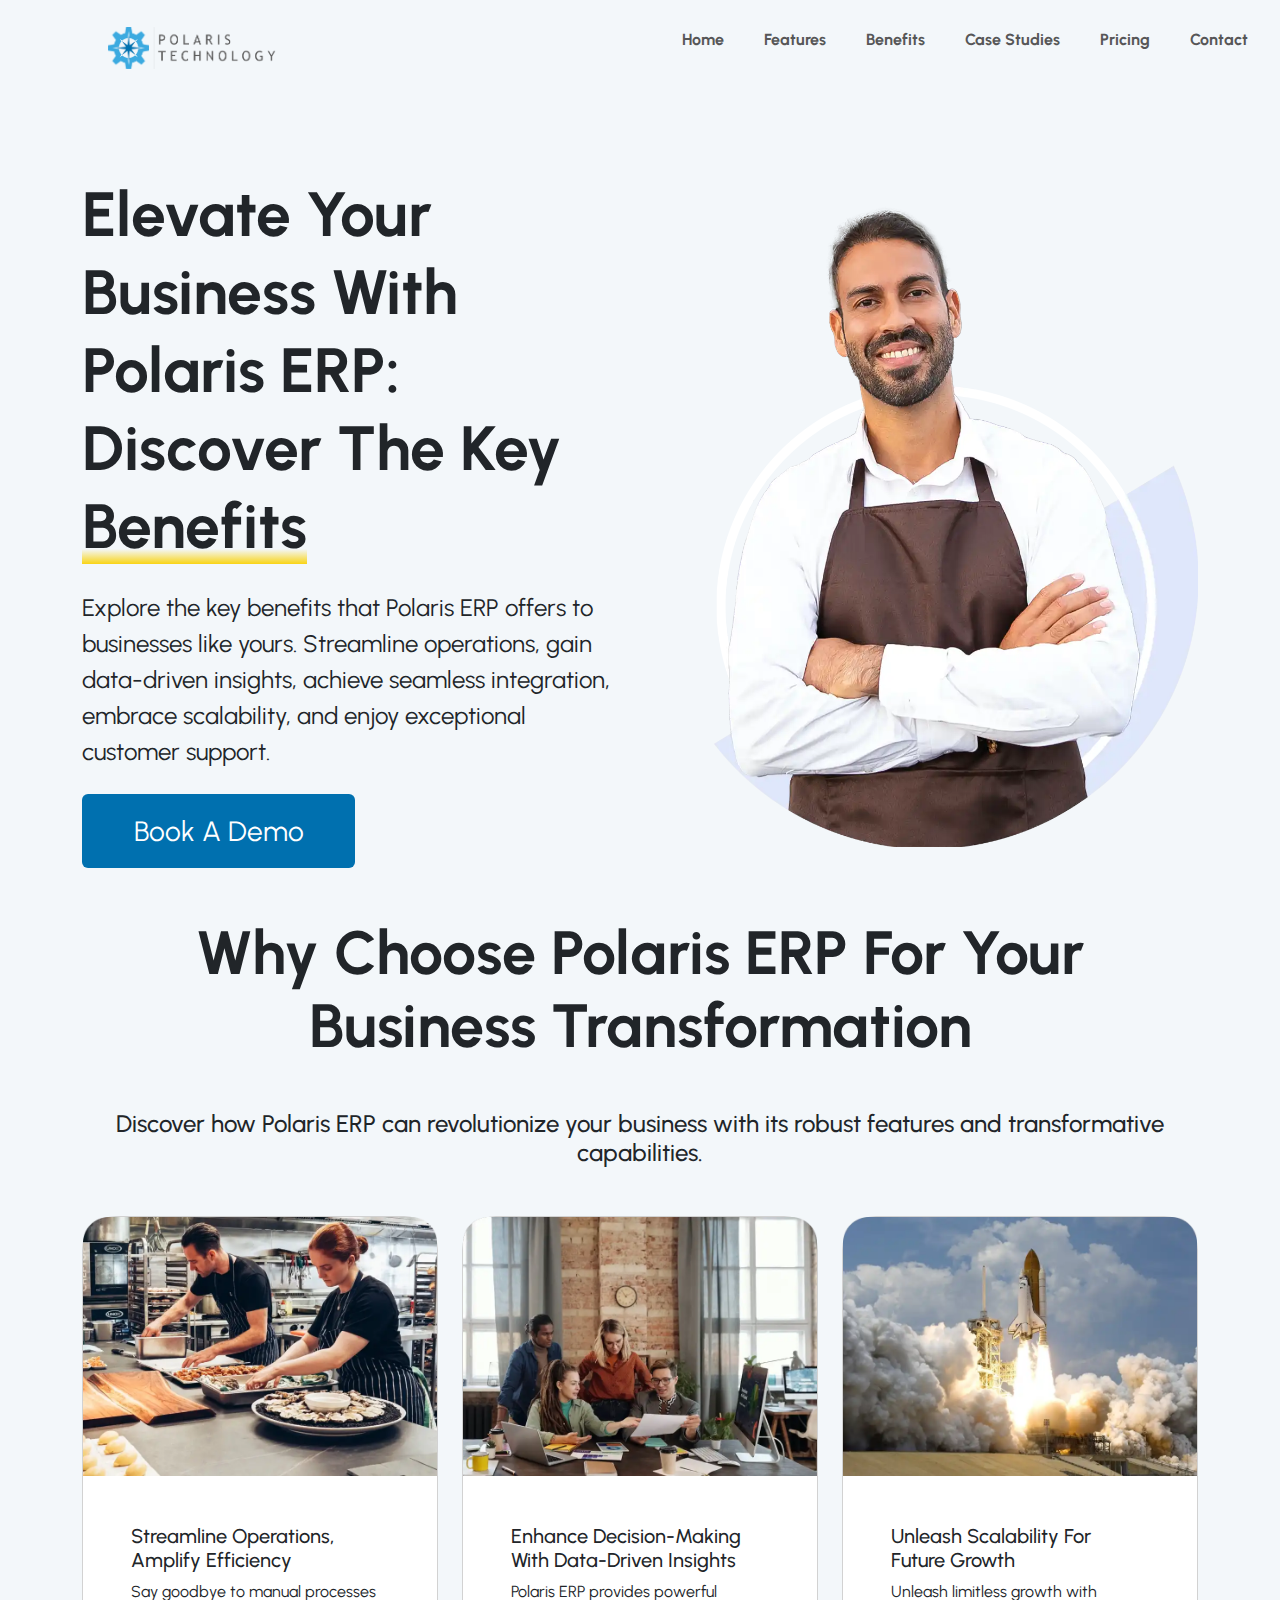
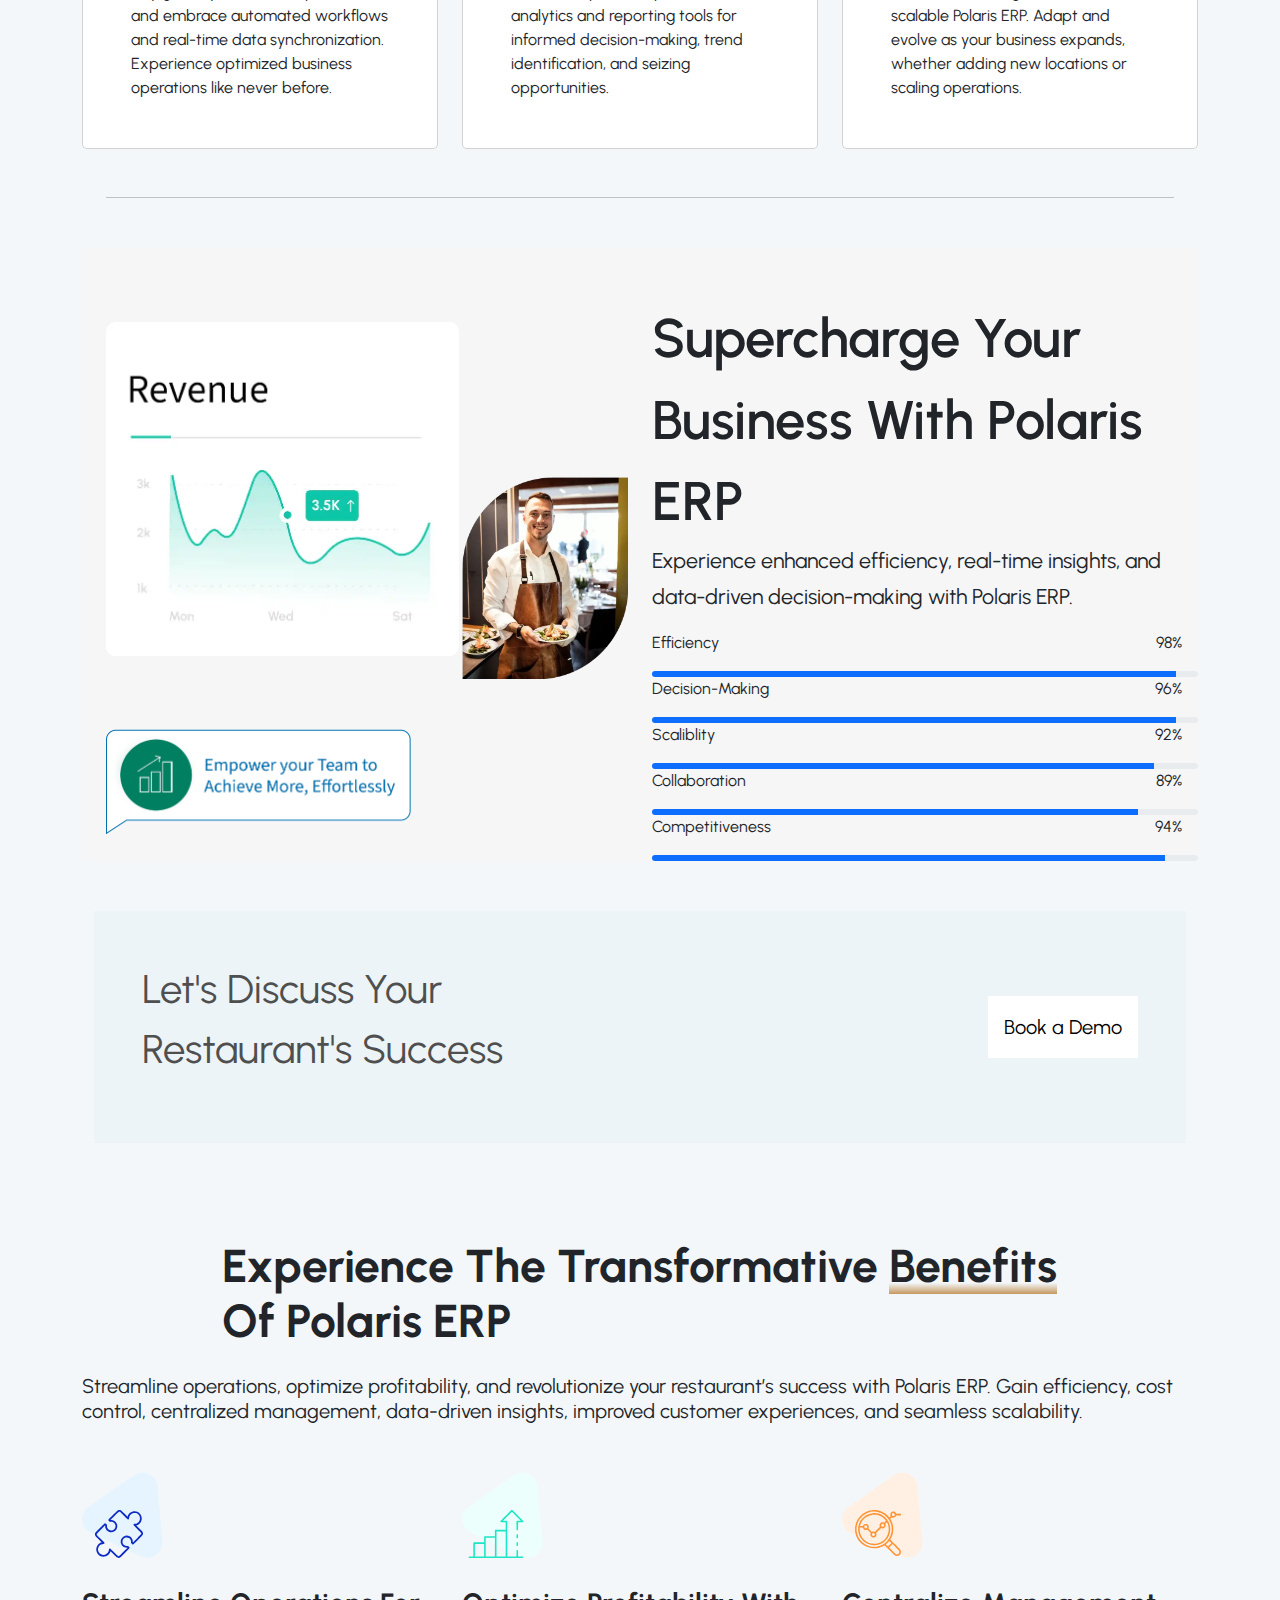
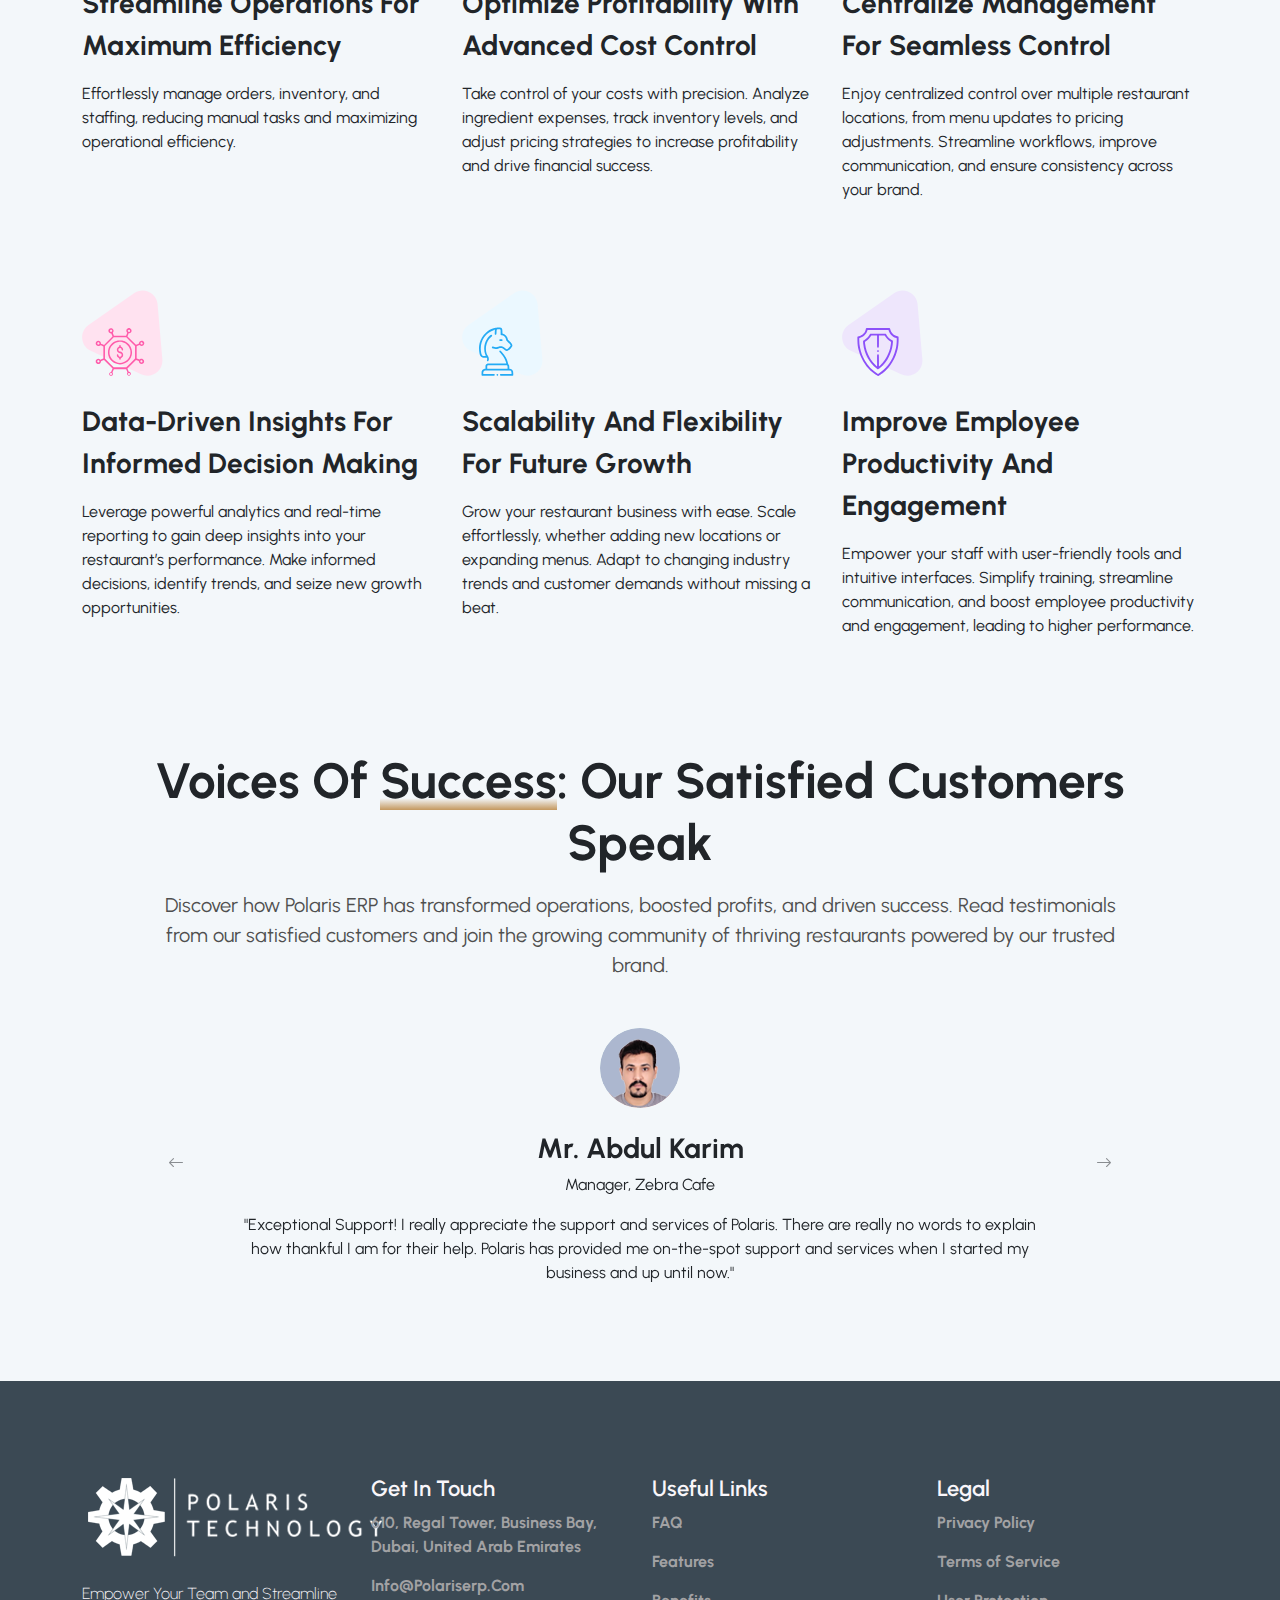
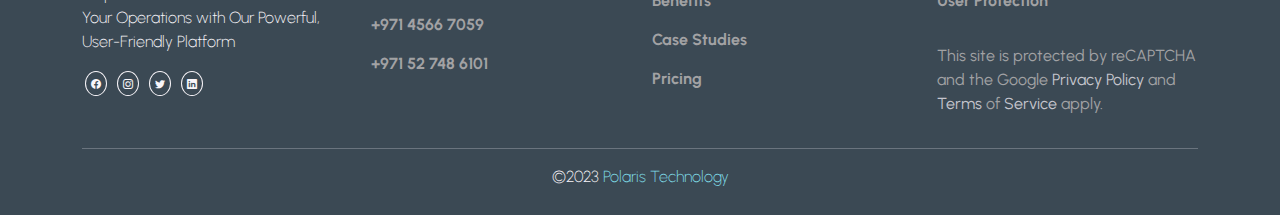
==== commit 3a615c5d: "Work Done" ====
--- a/benefits.html
+++ b/benefits.html
@@ -25,15 +25,15 @@
     <div class="container">
      <div class="">
       <div class="">
-        <div class="row">
-          <div class="col-md-6 col-sm-6 col-12">
+        <div class="row justify-content-center text-center text-lg-start">
+          <div class="col-12 col-lg-6">
         <div class="content benefit_start">
-          <div class="title lh-sm">Elevate Your Business With Polaris ERP: Discover The Key Benefits</div>
+          <div class="title lh-sm">Elevate Your Business With Polaris ERP: Discover The Key <span class="brush-paint-yellow">Benefits</span> </div>
           <div class="text lh-base fs-4 mt-4">Explore the key benefits that Polaris ERP offers to businesses like yours. Streamline operations, gain data-driven insights, achieve seamless integration, embrace scalability, and enjoy exceptional customer support.</div>
           <button class="button mt-4 p-3 w-50 text-white fs-3 border-0 rounded ">Book A Demo</button>
         </div>
       </div>
-      <div class="col-md-6 col-sm-6 col-12">
+      <div class="col-10 col-lg-6">
         <div class="image benefit_start">
           <img src="images/Benefits/benefits-business_growth.webp" class="img-fluid" alt="Image">
         </div>
@@ -51,8 +51,8 @@
       </div>
       
       <!-- bussiness cards -->
-      <div class="row row-cols-1 row-cols-md-3 g-4 mx-auto">
-        <div class="col-md-4 col-12">
+      <div class="row gy-5 ">
+        <div class="col-lg-4 col-12 text-center text-lg-start">
           <div class="card h-100">
             <img src="images/Benefits/benefits_mastershef.webp" class="card-img-top" alt="mastershef">
             <div class="card-body p-5">
@@ -62,7 +62,7 @@
           
           </div>
         </div>
-        <div class="col-md-4 col-12">
+        <div class="col-lg-4 col-12 text-center text-lg-start">
           <div class="card h-100">
             <img src="../images/Benefits/benefits_business_strategy.webp" class="card-img-top" alt="business">
             <div class="card-body p-5">
@@ -72,7 +72,7 @@
           
           </div>
         </div>
-        <div class="col-md-4 col-12">
+        <div class="col-lg-4 col-12 text-center text-lg-start">
           <div class="card h-100">
             <img src="../images/Benefits/benefits_space.webp" class="card-img-top" alt="space">
             <div class="card-body p-5">
@@ -96,7 +96,7 @@
     <!-- charge your business with polarsis erp layout start -->
 <div class="business_supercharge">
   <div class="row">
-    <div class="col-md-6 col-sm-6 col-12" style="margin-top: 50px;">
+    <div class="col-lg-6 col-12" style="margin-top: 50px;">
       <!-- business revenue image -->
       <div class="row">
         <div class="col-md-8 col-sm-8">
@@ -114,7 +114,7 @@
 
     </div>
 
-    <div class="col-md-6 col-sm-6 col-12" style="margin-top: 50px;">
+    <div class="col-lg-6 col-12" style="margin-top: 50px;">
       <div class="supercharge_title w-100">
         Supercharge Your Business With Polaris ERP
       </div>
@@ -190,6 +190,7 @@
 
 
     </div>
+    </div>
 <!-- resturatnt succes start -->
 <div class="container-fluid">
 <div class="mx-auto">
@@ -211,8 +212,8 @@
 
 <!-- Benefits of polaris erp start -->
 <div class="benefits_erp_section mt-5 pt-5">
-  <div class="text-center lh-sm">
-  <h1 class="experinece_polaris fw-bold w-50 mx-auto">Experience The Transformative Benefits Of Polaris ERP</h1>
+  <div class="text-start lh-sm">
+  <h1 class="experinece_polaris fw-bold w-75 mx-auto">Experience The Transformative <span class="brush-paint-red">Benefits</span> Of Polaris ERP</h1>
 
   <p class="streamline_operations fs-5 mt-4 mb-5">
     Streamline operations, optimize profitability, and revolutionize your restaurant’s success with Polaris ERP. Gain efficiency, cost control, centralized management, data-driven insights, improved customer experiences, and seamless scalability.</p>
@@ -222,8 +223,8 @@
 
 <!-- card -->
 
-<div class="row">
-  <div class="col-md-4 col-sm-6 col-12">
+<div class="row gy-5">
+  <div class="col-12 col-lg-4">
     <div class="mb-4">
       <img src="./images/Benefits/streamline.svg" alt="streamline" class="img-fluid">
     </div>
@@ -231,14 +232,14 @@
 <p class="streamline_desc fs-6 fw-normal">
   Effortlessly manage orders, inventory, and staffing, reducing manual tasks and maximizing operational efficiency.</p>
   </div>
-  <div class="col-md-4 col-sm-6 col-12">
+  <div class="col-12 col-lg-4">
     <div class="mb-4">
       <img src="./images/Benefits/optimized.svg" alt="impro" class="img-fluid">
     </div>
     <p class="fs-3 fw-bold">Optimize Profitability With Advanced Cost Control</p>
     <p class="streamline_desc fs-6 fw-normal">Take control of your costs with precision. Analyze ingredient expenses, track inventory levels, and adjust pricing strategies to increase profitability and drive financial success.</p>
   </div>
-  <div class="col-md-4 col-sm-6 col-12">
+  <div class="col-12 col-lg-4">
     <div class="mb-4">
       <img src="./images/Benefits/center.svg" alt="center" class="img-fluid">
     </div>
@@ -248,8 +249,8 @@
   </div>
 </div>
 
-<div class="row mt-5">
-  <div class="col-md-4 col-sm-6 col-12">
+<div class="row gy-5 mt-4">
+  <div class="col-12 col-lg-4">
     <div class="mb-4">
       <img src="./images/Benefits/data.svg" alt="data" class="img-fluid">
     </div>
@@ -257,7 +258,7 @@
 <p class="streamline_desc fs-6 fw-normal">
   Leverage powerful analytics and real-time reporting to gain deep insights into your restaurant’s performance. Make informed decisions, identify trends, and seize new growth opportunities.</p>
   </div>
-  <div class="col-md-4 col-sm-6 col-12">
+  <div class="col-12 col-lg-4">
     <div class="mb-4">
       <img src="./images/Benefits/scal.svg  " alt="scal" class="img-fluid">
     </div>
@@ -266,7 +267,7 @@
 
     </p>
   </div>
-  <div class="col-md-4 col-sm-6 col-12">
+  <div class="col-12 col-lg-4">
     <div class="mb-4">
       <img src="./images/Benefits/impro.svg" alt="impro" class="img-fluid">
     </div>
@@ -281,12 +282,115 @@
 
 
 <!-- customer speak section start -->
-<div class="container-fluid">
-<div class="voices_success text-center w-75 mx-auto">
+<div class="container-fluid mt-5 pt-5" style="padding-bottom: 5rem;">
+<div class="voices_success text-center mx-auto px-5">
   <p class="customer_speak fw-bold lh-sm">
-    Voices Of Success: Our Satisfied Customers Speak</p>
+    Voices Of <span class="brush-paint-red">Success</span>: Our Satisfied Customers Speak</p>
 
     <p class="customer_discover_desc fs-5">Discover how Polaris ERP has transformed operations, boosted profits, and driven success. Read testimonials from our satisfied customers and join the growing community of thriving restaurants powered by our trusted brand.</p>
+</div>
+<!-- Carsousel of Customer Review  -->
+<div
+id="testimonialSlider"
+class="carousel slide mt-5 text-center"
+data-bs-ride="carousel"
+>
+<div class="carousel-inner">
+  <div class="carousel-item active">
+    <div class="testimonial">
+      <div class="testimonial-image mb-4">
+        <img
+          src="images/Mr.-Abdul-Karim.png"
+          class="rounded-circle"
+          alt="Testimonial 1"
+        />
+      </div>
+      <div class="testimonial-content">
+        <h3 class="fw-bold fs-3">Mr. Abdul Karim</h3>
+        <p>Manager, Zebra Cafe</p>
+        <p class="mx-auto w-75">
+          "Exceptional Support! I really appreciate the support and
+          services of Polaris. There are really no words to explain
+          how thankful I am for their help. Polaris has provided me
+          on-the-spot support and services when I started my business
+          and up until now."
+        </p>
+      </div>
+    </div>
+  </div>
+  <div class="carousel-item">
+    <div class="testimonial">
+      <div class="testimonial-image mb-4">
+        <img
+          src="images/Mr.-Adem-Arici.png"
+          class="rounded-circle"
+          alt="Testimonial 1"
+        />
+      </div>
+      <div class="testimonial-content">
+        <h1 class="fw-bold fs-3">Mr. Adem Arici</h1>
+        <p>Managing Director, The Qasab Turkish Cuisine</p>
+        <p class="mx-auto w-75">
+          Transformed from bad to excellent! Our restaurant had severe
+          management issues, prompting staff complaints. After
+          contacting Polaris, they introduced Polaris ERP. Currently,
+          operations run smoothly, and we're extremely satisfied. I
+          wholeheartedly endorse Polaris ERP for restaurant solutions.
+        </p>
+      </div>
+    </div>
+  </div>
+  <div class="carousel-item">
+    <div class="testimonial">
+      <div class="testimonial-image mb-4">
+        <img
+          src="images/Mr.-Madhan-Saminathan.png"
+          class="rounded-circle"
+          alt="Testimonial 1"
+        />
+      </div>
+      <div class="testimonial-content">
+        <h3 class="fw-bold fs-3">Mr. Madhan Saminathan</h3>
+        <p>Director, Meenatshi Chettinadu Restaurant</p>
+        <p class="mx-auto w-75">
+          Transformed from bad to excellent! Our restaurant had severe
+          management issues, prompting staff complaints. After
+          contacting Polaris, they introduced Polaris ERP. Currently,
+          operations run smoothly, and we're extremely satisfied. I
+          wholeheartedly endorse Polaris ERP for restaurant solutions.
+        </p>
+      </div>
+    </div>
+  </div>
+</div>
+<button
+  class="carousel-control-prev"
+  type="button"
+  data-bs-target="#testimonialSlider"
+  data-bs-slide="prev"
+>
+  <span aria-hidden="true"
+    ><i class="bi bi-arrow-left text-dark"></i
+  ></span>
+  <span class="visually-hidden">Previous</span>
+</button>
+<button
+  class="carousel-control-next"
+  type="button"
+  data-bs-target="#testimonialSlider"
+  data-bs-slide="next"
+>
+  <span aria-hidden="true"
+    ><i class="bi bi-arrow-right text-dark"></i
+  ></span>
+  <span class="visually-hidden">Next</span>
+</button>
+
+<!-- <ol class="carousel-indicators">
+  <li data-bs-target="#testimonialSlider" data-bs-slide-to="0" class="active"></li>
+  <li data-bs-target="#testimonialSlider" data-bs-slide-to="1"></li>
+  <li data-bs-target="#testimonialSlider" data-bs-slide-to="2"></li>
+</ol> -->
 </div>
 </div>
 
--- a/css/style.css
+++ b/css/style.css
@@ -31,8 +31,9 @@
     --underline-secondry-green: #c9ffc8;
     --underline-blue-primary: #80DEE9;
     --orange-check:#ff855f;
-    --red-gradient-text: linear-gradient(to right, #cf5b67 0%, #CE9B9B 100%)
-
+    --red-gradient-text: linear-gradient(to right, #cf5b67 0%, #CE9B9B 100%);
+    --color_gray: #515151;
+    --color_black: #000;
 
 }
 
@@ -87,6 +88,31 @@
       }
     }
   }
+
+
+  /* Underline  */
+
+  .brush-paint-blue {
+    background: linear-gradient(180deg, #ffffff00 84%, #0070af 100%, #311b1d8f 29%, transparent 28%)
+   
+  }
+
+  .brush-paint-red {
+    background: linear-gradient(180deg, #ffffff00 80%, #c4985e 100%, #311b1d8f 29%, transparent 28%)
+   
+  }
+  .brush-paint-green {
+    background: linear-gradient(180deg, #ffffff00 80%, #59c86a 100%, #311b1d8f 29%, transparent 28%)
+   
+  }
+  .brush-paint-sky {
+    background: linear-gradient(180deg, #ffffff00 80%, #49d1f3 100%, #311b1d8f 29%, transparent 28%)
+   
+  }
+  .brush-paint-yellow {
+    background: linear-gradient(180deg, #ffffff00 80%, #f9d415 100%, #311b1d8f 29%, transparent 28%)
+   
+  }
   
   /* image animation  */
 .move-on-hover-left {
@@ -207,23 +233,7 @@
     padding: 20px;
   }
 
-  .brush-paint-blue {
-    background: linear-gradient(180deg, #ffffff00 84%, #0070af 100%, #311b1d8f 29%, transparent 28%)
-   
-  }
-
-  .brush-paint-red {
-    background: linear-gradient(180deg, #ffffff00 80%, #c4985e 100%, #311b1d8f 29%, transparent 28%)
-   
-  }
-  .brush-paint-green {
-    background: linear-gradient(180deg, #ffffff00 80%, #59c86a 100%, #311b1d8f 29%, transparent 28%)
-   
-  }
-  .brush-paint-sky {
-    background: linear-gradient(180deg, #ffffff00 80%, #49d1f3 100%, #311b1d8f 29%, transparent 28%)
-   
-  }
+ 
   /* Simplify Restaurant */
 .simplify-section{
     height: 900px;
@@ -360,6 +370,187 @@
     100% { transform: rotate(360deg); }
   }
   
+/* Contact Form CSS Starts */
+
+@import url("https://fonts.googleapis.com/css2?family=Roboto:wght@200&display=swap");
+
+
+body {
+  margin: 0;
+  padding: 0;
+  box-sizing: border-box;
+  font-family: "Roboto", sans-serif;
+}
+
+.form-main {
+  background: linear-gradient(to bottom, #00000024, #00000024),
+    url(https://res.cloudinary.com/dqifboxk5/image/upload/v1686209968/contact-us-2_y8zzx7.jpg)
+      no-repeat center;
+  background-size: cover;
+  min-height: 100vh;
+  display: flex;
+  flex-direction: column;
+  align-items: center;
+  justify-content: center;
+  .main-wrapper {
+    border-radius: 10px;
+    padding: 45px;
+    width: 40%;
+    box-shadow: 0 0 5px 5px #00000020;
+    backdrop-filter: blur(5px);
+    background-color: #ffffff85;
+    @media screen and (max-width: 991px) {
+      width: 70%;
+    }
+    @media screen and (max-width: 767px) {
+      width: 90%;
+    }
+    .form-head {
+      font-size: 30px;
+      line-height: 40px;
+      font-weight: 600;
+      text-align: center;
+      margin: 0px 0 25px;
+    }
+    .form-wrapper {
+      display: flex;
+      align-items: center;
+      justify-content: center;
+      flex-direction: column;
+      gap: 15px;
+      .form-card {
+        position: relative;
+        width: 100%;
+
+        .form-input {
+          padding: 20px 25px 15px;
+          width: 100%;
+          border: 1px solid var(--color_black);
+          border-radius: 5px;
+          background: transparent;
+          outline: none;
+          font-size: 20px;
+          line-height: 30px;
+          font-weight: 400;
+              box-sizing: border-box;
+
+          &:valid,
+          &:focus {
+            border: 1px solid var(--color_gray);
+          }
+
+          &:valid ~ .form-label,
+          &:focus ~ .form-label {
+            color: var(--color_gray);
+            top: 30%;
+            transform: translateY(-70%);
+            font-size: 13px;
+            line-height: 23px;
+          }
+
+          &:-webkit-autofill,
+          &:-webkit-autofill:hover,
+          &:-webkit-autofill:focus,
+          &:-webkit-autofill:active {
+            transition: background-color 9999s ease-in-out 0s;
+          }
+          &::-webkit-outer-spin-button,
+          &::-webkit-inner-spin-button {
+            -webkit-appearance: none;
+            margin: 0;
+          }
+        }
+
+        .form-label {
+          position: absolute;
+          left: 25px;
+          top: 50%;
+          transform: translateY(-50%);
+          pointer-events: none;
+          transition: 0.3s;
+          margin: 0;
+          font-size: 18px;
+          line-height: 28px;
+          font-weight: 500;
+        }
+        .form-textarea {
+          padding: 20px 25px 15px;
+          width: 100%;
+          border: 1px solid var(--color_black);
+          border-radius: 5px;
+          background: transparent;
+          outline: none;
+          font-size: 20px;
+          line-height: 30px;
+          font-weight: 400;
+          display: -webkit-box;
+          -webkit-line-clamp: 3;
+          -webkit-box-orient: vertical;
+          overflow: hidden;
+          resize: none;
+              box-sizing: border-box;
+
+          &:valid,
+          &:focus {
+            border: 1px solid var(--color_gray);
+          }
+
+          &:valid ~ .form-textarea-label,
+          &:focus ~ .form-textarea-label {
+            color: var(--color_gray);
+            top: 18%;
+            transform: translateY(-82%);
+            font-size: 13px;
+            line-height: 23px;
+          }
+
+          &:-webkit-autofill,
+          &:-webkit-autofill:hover,
+          &:-webkit-autofill:focus,
+          &:-webkit-autofill:active {
+            transition: background-color 9999s ease-in-out 0s;
+          }
+        }
+        .form-textarea-label {
+          position: absolute;
+          left: 25px;
+          top: 30%;
+          transform: translateY(-70%);
+          pointer-events: none;
+          transition: 0.3s;
+          margin: 0;
+          font-size: 18px;
+          line-height: 28px;
+          font-weight: 500;
+        }
+      }
+    }
+  }
+}
+.btn-wrap {
+  display: flex;
+  justify-content: center;
+  align-items: center;
+padding: 16px 0 0;
+  }
+.btn-wrap button {
+  padding: 0 32px;
+  font-size: 18px;
+  line-height: 48px;
+  border: 1px solid transparent;
+  font-weight: 600;
+  border-radius: 6px;
+  transition: all 0.5s ease;
+  cursor: pointer; box-shadow: 0 0 5px 5px #00000020;
+}
+.btn-wrap button:hover {
+  border: 1px solid #000;
+  background: transparent;
+  
+}
+
+/* Contact Form CSS Ends */
+
 /* ---------------Home Page styling End---------------- */
 
 
@@ -554,7 +745,6 @@
 }
 .voices_success{
     background-color: var(--primary-blue);
-    padding: 80px;
 }
 .voices_success .customer_speak{
     font-size: 3.1rem;
@@ -626,7 +816,7 @@
 }
 .chinese_place_restaurant .transforming h1{
     font-size: 3.8rem;
-    width: 120%;
+    /* width: 120%; */
 }
 .chinese_place_restaurant .chinese_palace h1{
     font-size: 3.6rem;
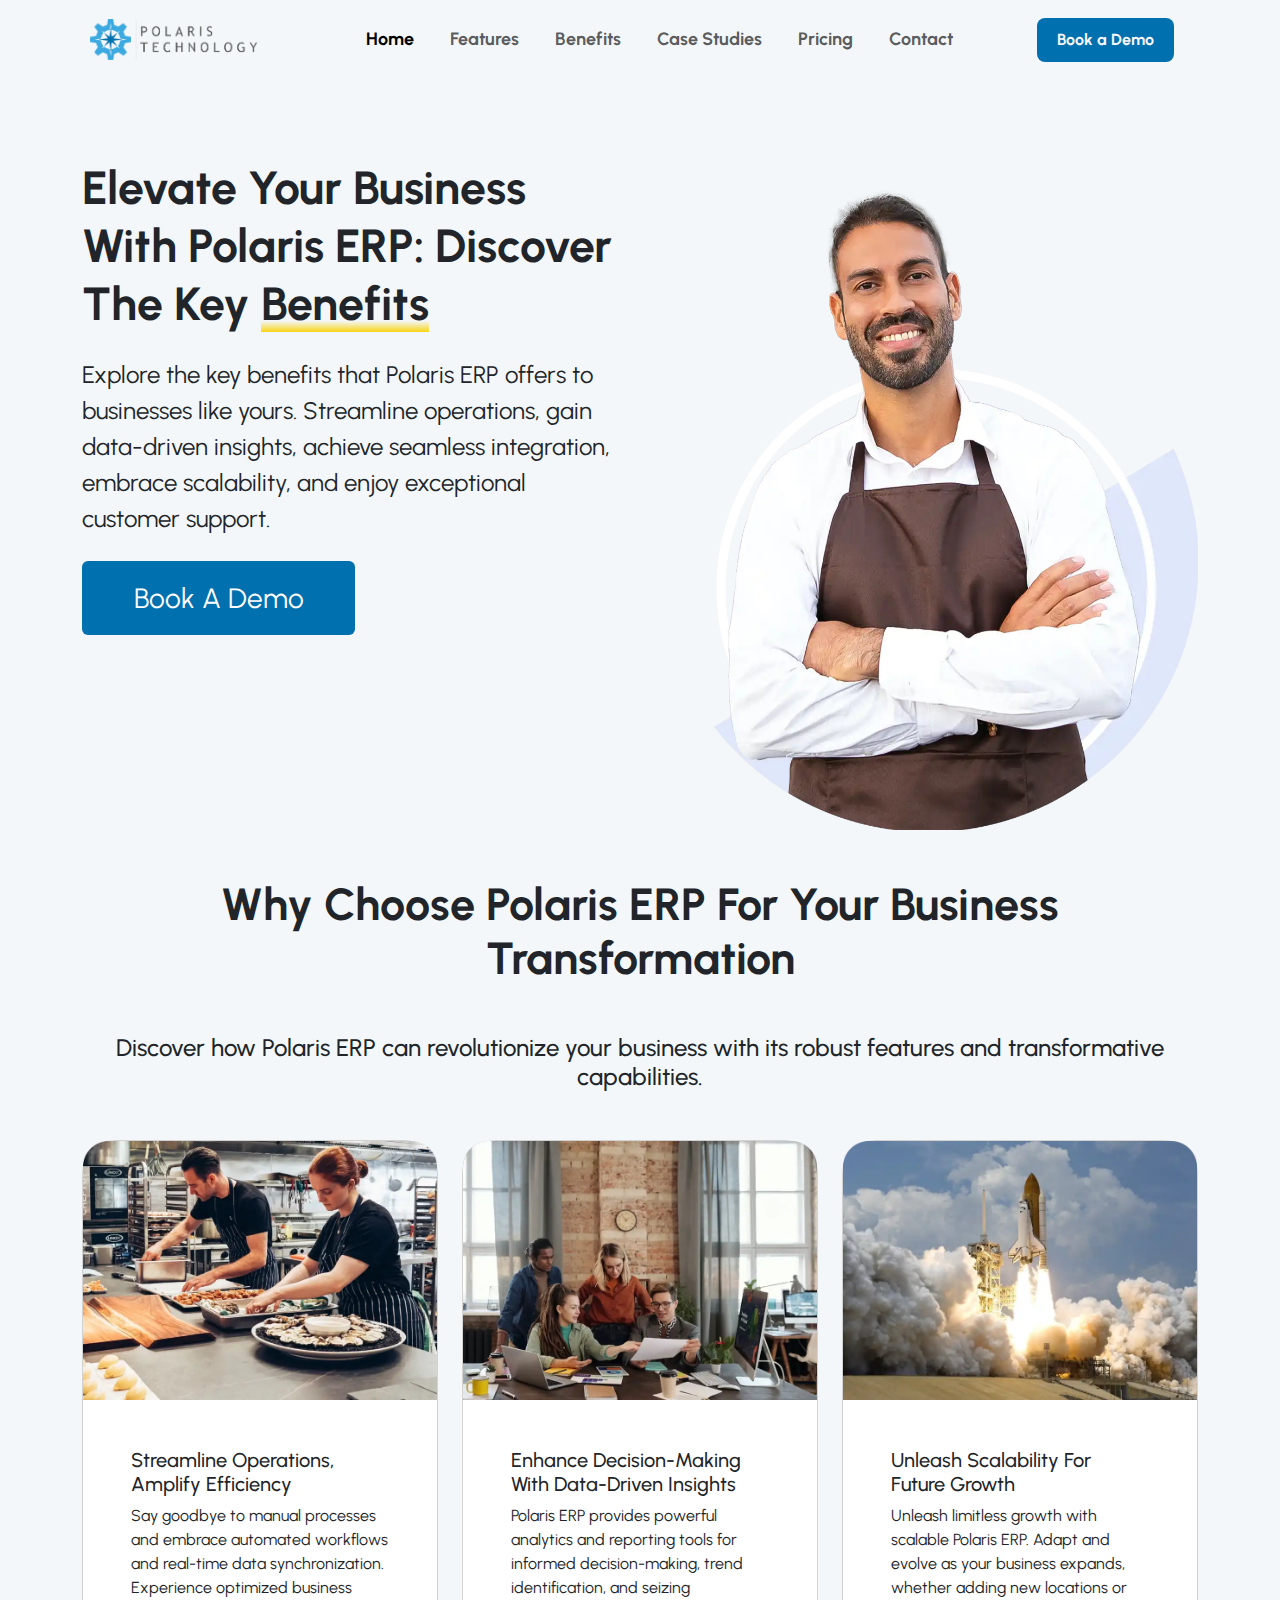
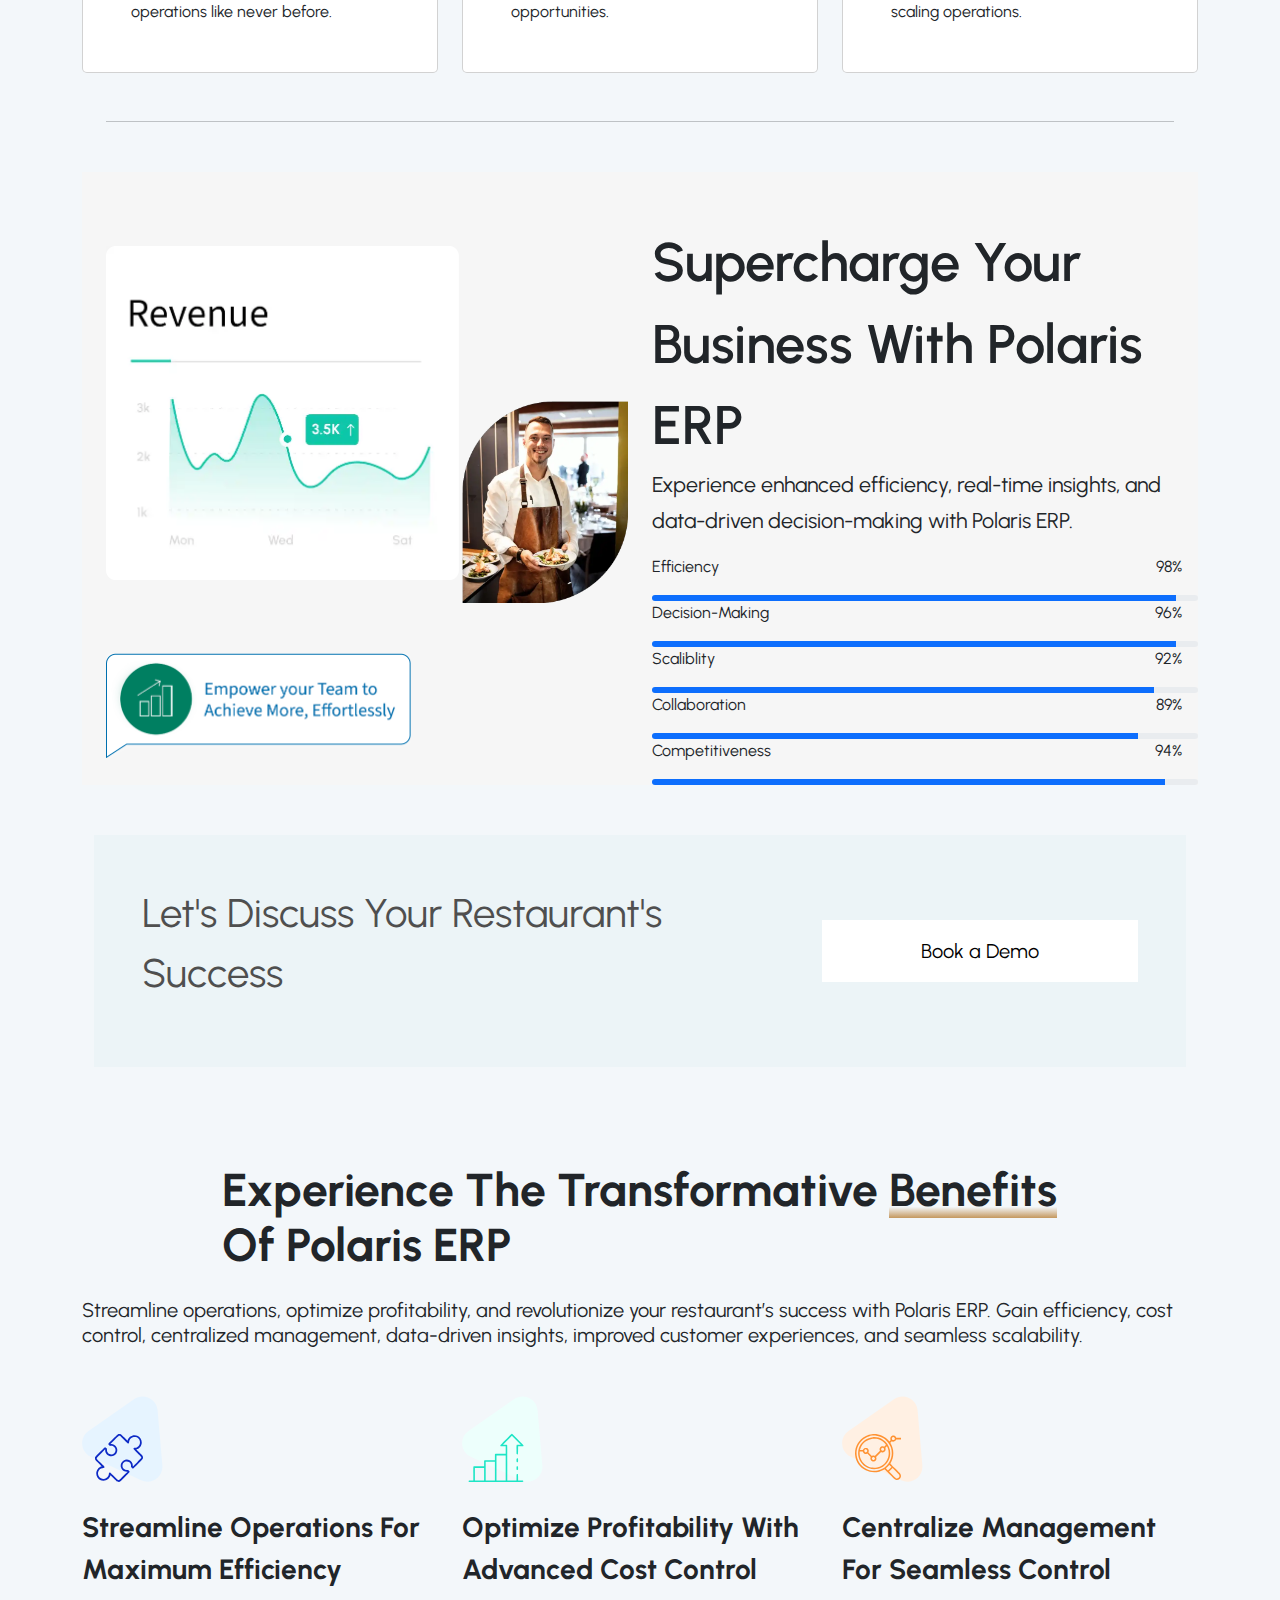
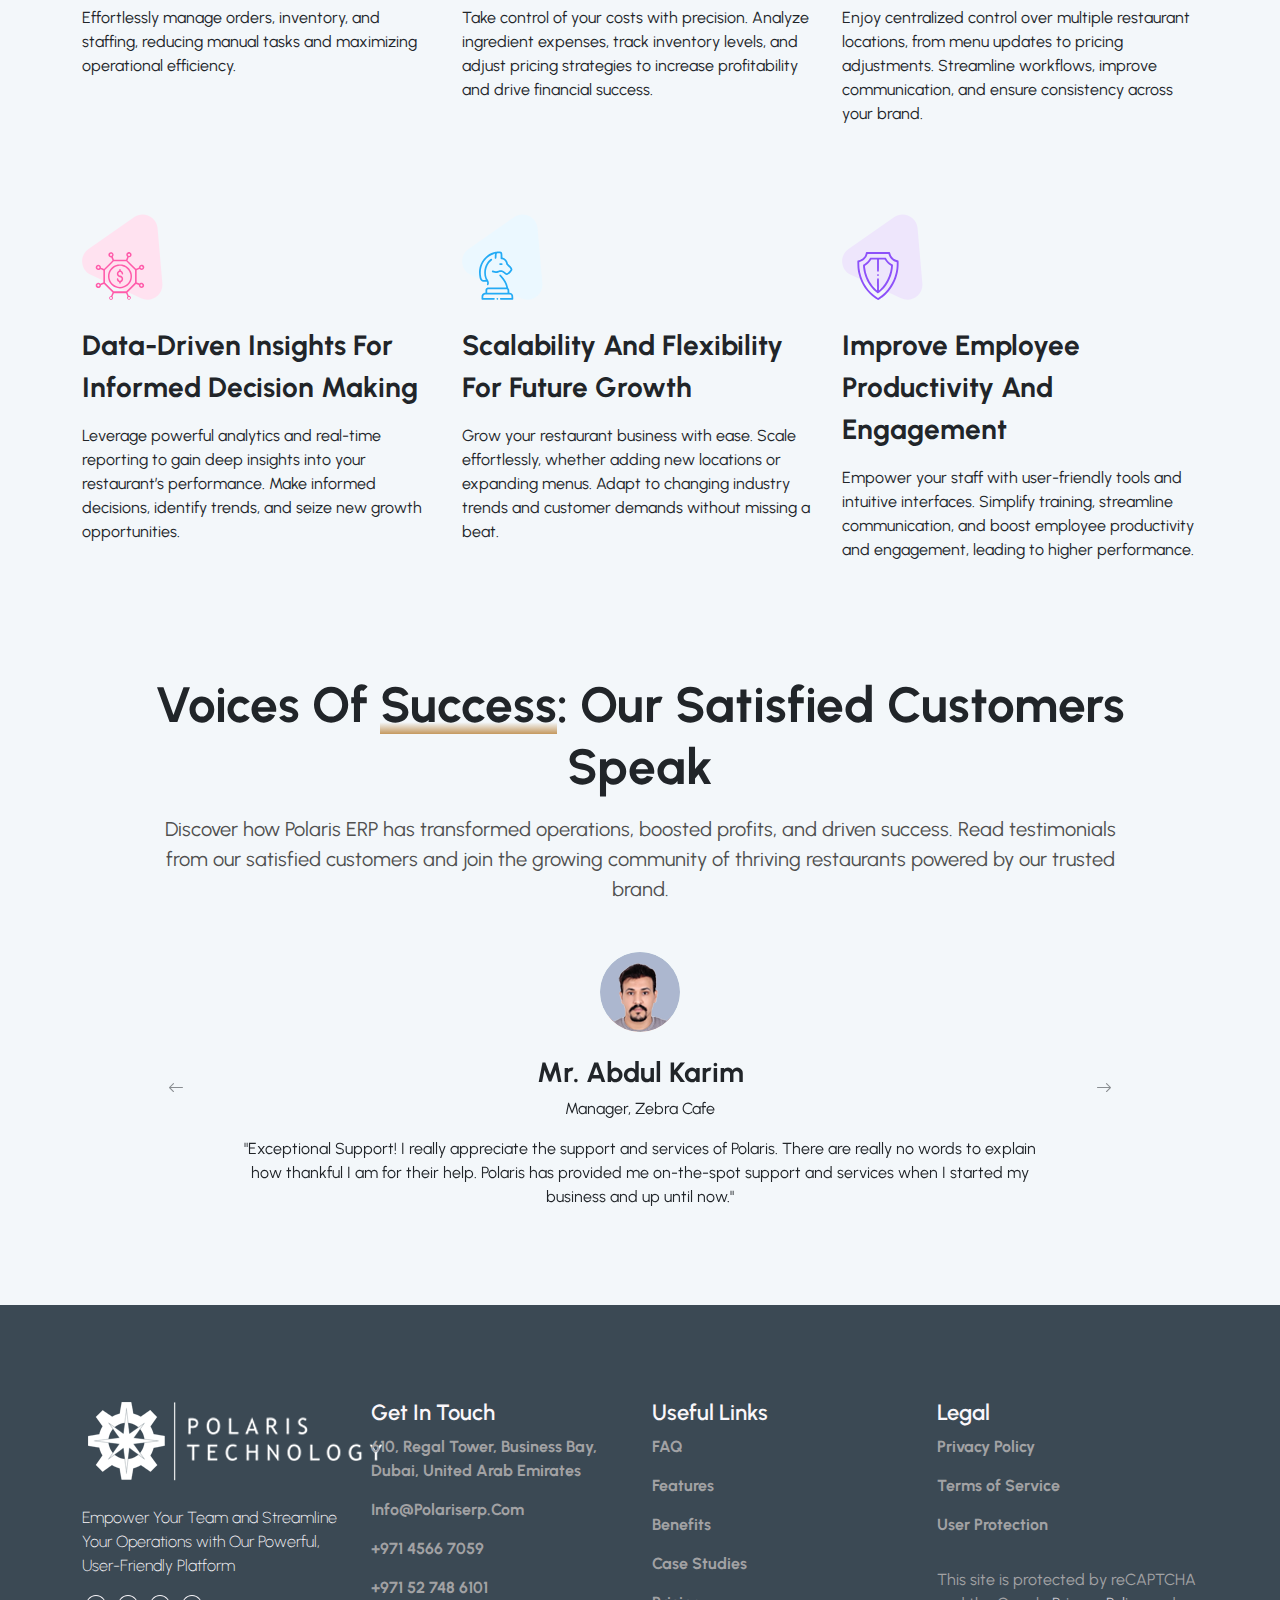
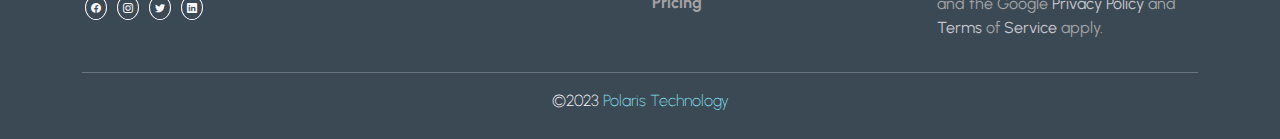
==== commit 9efa3e12: "Responsive" ====
--- a/benefits.html
+++ b/benefits.html
@@ -99,12 +99,12 @@
     <div class="col-lg-6 col-12" style="margin-top: 50px;">
       <!-- business revenue image -->
       <div class="row">
-        <div class="col-md-8 col-sm-8">
-          <div class="pt-4 ps-4"><img src="images/Benefits/benefits-revenue.webp" class="benefit_revenue"  width="353px" height="335px"></div>
-         <div class="mt-5 p-4"><img src="../images/Benefits/achive-more-effort-less.png" width="305px" height="105px"></div>
+        <div class="col-md-8 d-none d-md-block">
+          <div class="pt-4 ps-4 "><img src="images/Benefits/benefits-revenue.webp" class="benefit_revenue"  width="353px" height="335px"></div>
+         <div class="mt-5 p-4 d-none d-lg-block"><img src="../images/Benefits/achive-more-effort-less.png" width="305px" height="105px"></div>
         </div>
   
-<div class="col-md-4 col-sm-4">
+<div class="col-12 col-md-4">
     <div class="d-flex justify-content-center align-items-center" style="height: 100%;">
         <img src="./images/Benefits/food_man.webp" class="img-fluid" alt="food_man">
     </div>
@@ -195,12 +195,12 @@
 <div class="container-fluid">
 <div class="mx-auto">
 <div class="succes_restaurant p-5">
-<div class="row">
-  <div class="col-md-6 col-sm-6 col-12">
+<div class="row justify-content-center align-items-center">
+  <div class="col-lg-8 col-12">
 <p class="discuss_success">Let's Discuss Your Restaurant's Success</p>
   </div>
 
-  <div class="col-md-6 col-sm-6 col-12 d-flex justify-content-end align-items-center">
+  <div class="col-lg-4 col-12">
     <div class="book_demo_btn"><button class="p-3 border-0 w-100 bg-white fs-5">Book a Demo</button></div>
   </div>
 </div>
--- a/css/style.css
+++ b/css/style.css
@@ -113,6 +113,10 @@
     background: linear-gradient(180deg, #ffffff00 80%, #f9d415 100%, #311b1d8f 29%, transparent 28%)
    
   }
+  .brush-paint-pink {
+    background: linear-gradient(180deg, #ffffff00 80%, #ffdbd9 100%, #311b1d8f 29%, transparent 28%)
+   
+  }
   
   /* image animation  */
 .move-on-hover-left {
@@ -129,9 +133,18 @@
   .move-on-hover-top:hover {
     transform: translateX(0) translateY(-20px)
   }
-  
-
-  /* --------------------------------universal end ------------------- */
+
+  /* sticky-navbar animation  */
+  .sticky-nav {
+    position: fixed;
+    top: -100px; /* Initially position above the viewport */
+    left: 0;
+    right: 0;
+    background-color: #f3f7fa;
+    transition: top 0.3s ease; /* Add a smooth transition effect */
+    z-index: 1000;
+}
+  /* --------------------------------Universal end ------------------- */
 
 /* Features CSS  start */
 .happy-chef-container {
@@ -145,7 +158,7 @@
 }
 
 .start-80 {
-    left: 30rem;
+    transform: translate(90% , -47%);
 }
 
 .bg-color-lightblue {
@@ -155,7 +168,65 @@
 .z-index-5 {
     z-index: 5;
 }
-
+.Features-Book-demo{
+  background-color: var(--secondry-blue);
+  color: #ffffff;
+}
+.Features-para-color{
+  color: var(--para-color);
+}
+.feature-user-chef-position{
+  right: 0;
+  top: 50%;
+}
+.feature-user-chef-img{
+  width: 50%;
+}
+.feature-wastage-shirkage-img{
+  width: 80%;
+}
+.feature-wastage-shirkage-position{
+  bottom: 2%;
+  left:30%;
+}
+.feature-para-font{
+  font-size: 1.20em;
+}
+.feature-transaction-statistics-img{
+  width: 70%;
+}
+.feature-transaction-statistics-position{
+  left: 25%;
+  bottom: 0%;
+  transform: translate(-43%,12%);
+  /* display: block; */
+}
+/* @media screen and (max-device-width: 839px){
+  .feature-transaction-statistics-position{
+    display: none !important;
+  }
+
+}
+@media screen and (min-device-width: 840px) and (max-device-width: 1360px){
+  .feature-transaction-statistics-position{
+    left: 20%;
+    top: 55%;
+    transform: translate(-50%,-50%);
+  }
+  
+} */
+.unified-vector-img-position{
+  position: absolute;
+  transform: translate(-50%,-50%);
+  left: 86%;
+  top: 0;
+}
+.Experience-reliability{
+  margin: 6em 0rem;
+}
+.feature-light-blue-color{
+  color: var(--secondry-blue);
+}
 /* ---------------Home Page styling start---------------- */
 
 /* Hero section */
@@ -198,25 +269,28 @@
 }
 
 #sales-dashboard-img{
-    height: 300px;
-    z-index: 3;
-    position: absolute;
-    top: 485px;
-    left: 664px;
+  height: 300px;
+  z-index: 3;
+  position: absolute;
+  top: 345px;
+  left: -108px;
 }
 
 #home-page-main-slide-message{
     width: 310px;
     z-index: 3;
     position: absolute;
-    top: 505px;
-    right: 85px;
-}
-
+    top: 406px;
+    left: 396px
+}
 
 
 /* trusted slider  */
+.trustedby-section{
+  padding-top: 30px;
+}
 .partnered-section {
+  margin-top: 10px;
     height: 250px;
     overflow: hidden;
     position: relative;
@@ -249,11 +323,18 @@
     height: 50%;
 }
 .simplify-section .performance-img{
-    height: 20%;
-    z-index: 99;
-    position: relative;
-    bottom: 528px;
-    left: 625px;
+  width: 50%;
+    /* height: 20%; */
+    /* z-index: 99; */
+    /* position: relative; */
+    /* bottom: 528px; */
+    /* left: 625px; */
+}
+.simplify-section .performance-img-position{
+  position: absolute;
+  top: 8%;
+  transform: translate(80% ,50%);
+  width: max-content;
 }
   /* Voices Of Success  Restaurant */
 
@@ -306,6 +387,27 @@
     margin: auto;
     font-weight: bolder;
     font-size: 50px;
+ }
+ .home-monthly-profit-img{
+  width: 35%;
+ }
+ .home-monthly-profit-img-position{
+  left: 4%;
+  bottom: 8%;
+ }
+ .home-blue-cursor-img-position{
+  top: 20%;
+  left: 40%;
+ }
+ .home-blue-cursor-img{
+  width: 60%;
+ }
+ .home-curve-arrow-1-img-position{
+  left: 30%;
+  bottom: 30%;
+ }
+ .home-curve-arrow-1-img{
+  width: 60%;
  }
 
  /* Faq's   */
@@ -363,6 +465,7 @@
     width: 40px;
     height: 40px;
     animation: spin 1s linear infinite;
+    
   }
   
   @keyframes spin {
@@ -372,22 +475,40 @@
   
 /* Contact Form CSS Starts */
 
-@import url("https://fonts.googleapis.com/css2?family=Roboto:wght@200&display=swap");
-
-
-body {
-  margin: 0;
-  padding: 0;
-  box-sizing: border-box;
-  font-family: "Roboto", sans-serif;
-}
-
-.form-main {
-  background: linear-gradient(to bottom, #00000024, #00000024),
-    url(https://res.cloudinary.com/dqifboxk5/image/upload/v1686209968/contact-us-2_y8zzx7.jpg)
-      no-repeat center;
+
+.contact-section{
+  background: linear-gradient(to bottom, #00000024, #f3f7fa79),
+  url(../images/Home/contact-bg.webp)
+    no-repeat center;
   background-size: cover;
   min-height: 100vh;
+}
+
+.book-a-demo{
+  color: var(--secondry-blue)
+}
+
+.btn-send {
+  padding: 10px 20px;
+  font-weight: bolder;
+  color: var(--heading-white-color);
+  background-color: var(--secondry-blue);
+  border: none;
+  border-radius: 8px;
+}
+
+.btn-hero-demo{
+  padding: 10px 20px;
+  font-weight: bolder;
+  color: var(--heading-white-color);
+  background-color: var(--secondry-blue);
+  border: none;
+  border-radius: 8px;
+}
+
+
+.form-main {
+ 
   display: flex;
   flex-direction: column;
   align-items: center;
@@ -395,7 +516,7 @@
   .main-wrapper {
     border-radius: 10px;
     padding: 45px;
-    width: 40%;
+    width: 60%;
     box-shadow: 0 0 5px 5px #00000020;
     backdrop-filter: blur(5px);
     background-color: #ffffff85;
@@ -454,11 +575,7 @@
           &:-webkit-autofill:active {
             transition: background-color 9999s ease-in-out 0s;
           }
-          &::-webkit-outer-spin-button,
-          &::-webkit-inner-spin-button {
-            -webkit-appearance: none;
-            margin: 0;
-          }
+         
         }
 
         .form-label {
@@ -473,83 +590,146 @@
           line-height: 28px;
           font-weight: 500;
         }
-        .form-textarea {
-          padding: 20px 25px 15px;
-          width: 100%;
-          border: 1px solid var(--color_black);
-          border-radius: 5px;
-          background: transparent;
-          outline: none;
-          font-size: 20px;
-          line-height: 30px;
-          font-weight: 400;
-          display: -webkit-box;
-          -webkit-line-clamp: 3;
-          -webkit-box-orient: vertical;
-          overflow: hidden;
-          resize: none;
-              box-sizing: border-box;
-
-          &:valid,
-          &:focus {
-            border: 1px solid var(--color_gray);
-          }
-
-          &:valid ~ .form-textarea-label,
-          &:focus ~ .form-textarea-label {
-            color: var(--color_gray);
-            top: 18%;
-            transform: translateY(-82%);
-            font-size: 13px;
-            line-height: 23px;
-          }
-
-          &:-webkit-autofill,
-          &:-webkit-autofill:hover,
-          &:-webkit-autofill:focus,
-          &:-webkit-autofill:active {
-            transition: background-color 9999s ease-in-out 0s;
-          }
-        }
-        .form-textarea-label {
-          position: absolute;
-          left: 25px;
-          top: 30%;
-          transform: translateY(-70%);
-          pointer-events: none;
-          transition: 0.3s;
-          margin: 0;
-          font-size: 18px;
-          line-height: 28px;
-          font-weight: 500;
-        }
+        
       }
     }
   }
 }
-.btn-wrap {
-  display: flex;
-  justify-content: center;
-  align-items: center;
-padding: 16px 0 0;
-  }
-.btn-wrap button {
-  padding: 0 32px;
-  font-size: 18px;
-  line-height: 48px;
-  border: 1px solid transparent;
-  font-weight: 600;
-  border-radius: 6px;
-  transition: all 0.5s ease;
-  cursor: pointer; box-shadow: 0 0 5px 5px #00000020;
-}
-.btn-wrap button:hover {
-  border: 1px solid #000;
-  background: transparent;
-  
-}
+
 
 /* Contact Form CSS Ends */
+
+
+
+    /* Home Media Queries 
+================================ */
+
+/* xs */
+@media (max-width: 475px) {
+  
+  /* Home here  */
+
+  .here-section {
+    padding: 0px 0px 0px 0px;
+  }
+
+  .here-section h1 {
+   font-size: 40px;
+    line-height: 52px !important;
+    letter-spacing: -0.04px;
+}
+
+.hero-btn{
+  width: 10px;
+}
+
+#main-hero-img{
+  margin-top: 10px;
+}
+
+/* trustedby-section */
+.trustedby-section{
+  padding-top: 0 !important;
+}
+/* Experience the trnasformative  */
+.exprience {
+  padding: 9px 0px;
+}
+.exprience h1 {
+  width: 100%;
+  font-weight: bolder;
+  font-size: 33px;
+}
+.faq-img{
+  margin-top: 49px;
+}
+
+/* .simplify-section */
+.performance-img {
+  display: none;
+}
+.simplify-section .main-video-img {
+  height: 100%;
+}
+.simplify-section {
+  height: 581px;
+}
+.partnered-image {
+  width: 63%;
+
+}
+
+/* Voice of sucess  */
+.voice-section h1 {
+  font-size: 34px;
+}
+
+/* footer  */
+footer h5 {
+  font-size: 22px;
+  color: var(--heading-white-color);
+  margin-top: 18px;
+}
+.useful-link{
+  padding-left: 20px !important;
+}
+
+  /* Festured  */
+  
+
+
+}
+
+/* sm  */
+@media (max-width: 640px) {
+  #home-page-main-slide-message{
+    display: none !important;
+  }
+  .simplify-section .performance-img {
+    display: none !important;
+}
+}
+
+/* md  */
+@media (max-width: 768px) {
+
+}
+
+/* lg  */
+@media (max-width: 1024px) {
+  
+  
+}
+
+
+/* xl  */
+@media (max-width: 1288px) {
+
+}
+
+/* 2xl  */
+@media (max-width: 1536px) {
+
+}
+
+
+
+
+
+
+
+
+
+
+
+
+
+
+
+
+
+
+
 
 /* ---------------Home Page styling End---------------- */
 
@@ -570,6 +750,11 @@
 /* Contact Page styling end */
 
 /* contact page contact us now  */
+/* Book a demo form  */
+
+
+  
+
 
 
 /* Contact Page styling start */
@@ -675,7 +860,7 @@
 }
 
 .title {
-    font-size: 3.9rem;
+    font-size: 2.9em;
     font-weight: bold;
 }
 
@@ -700,7 +885,7 @@
 /* business transform component style start */
 .business_transform p {
 
-    font-size: 3.81em;
+    font-size: 2.81em;
     font-weight: 400;
     line-height: 1.2em;
 
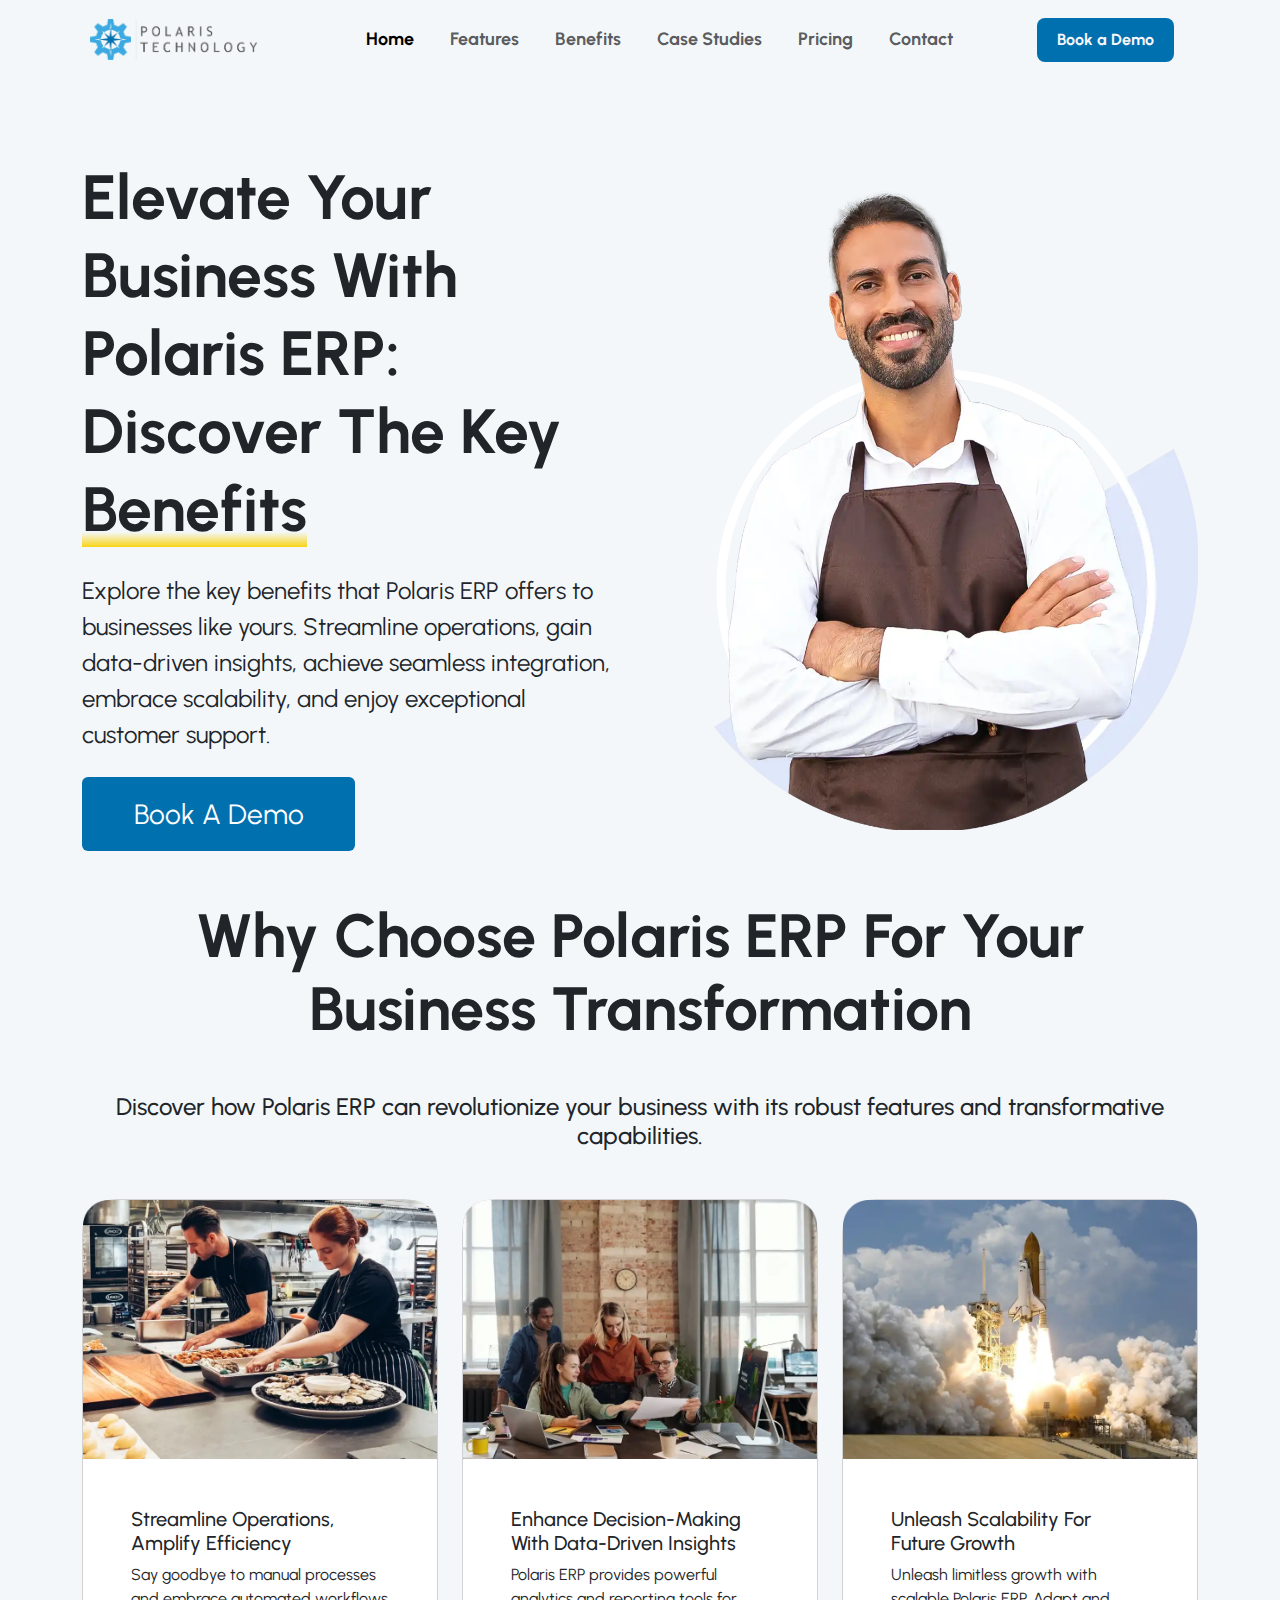
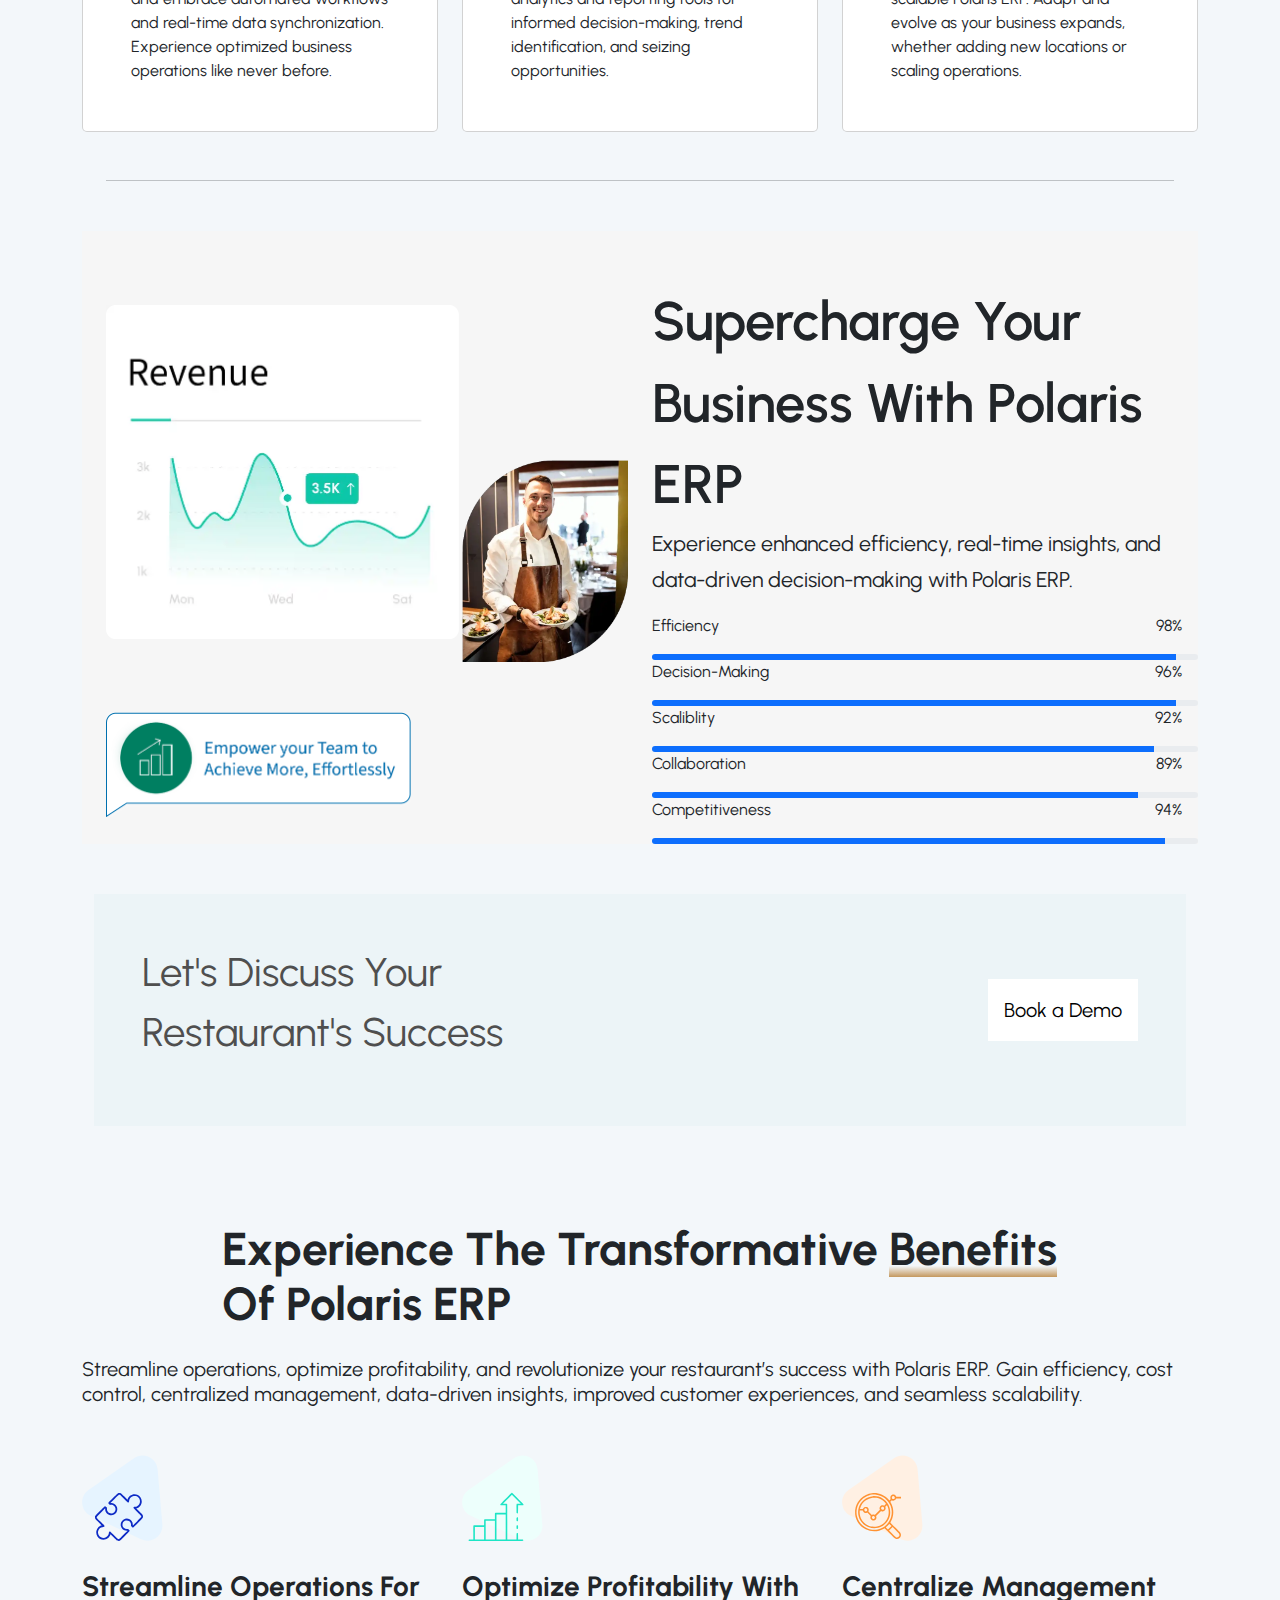
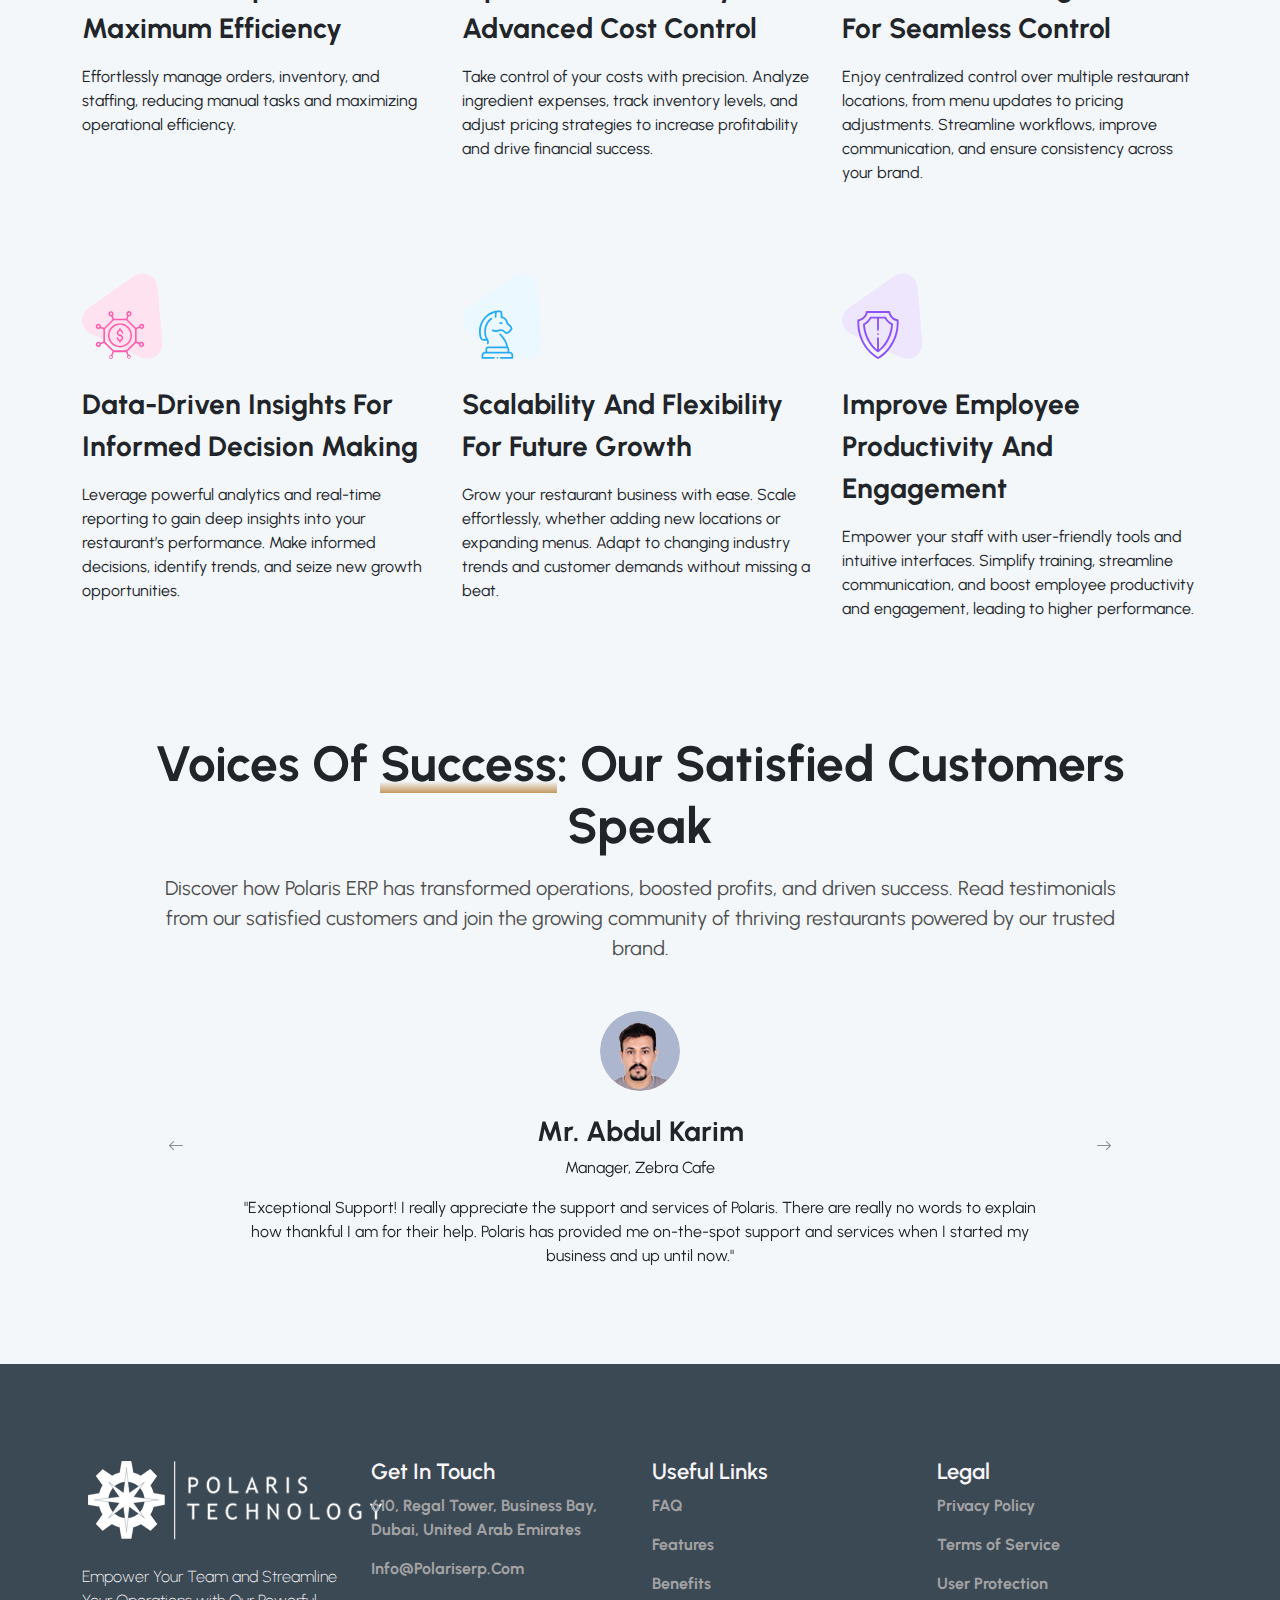
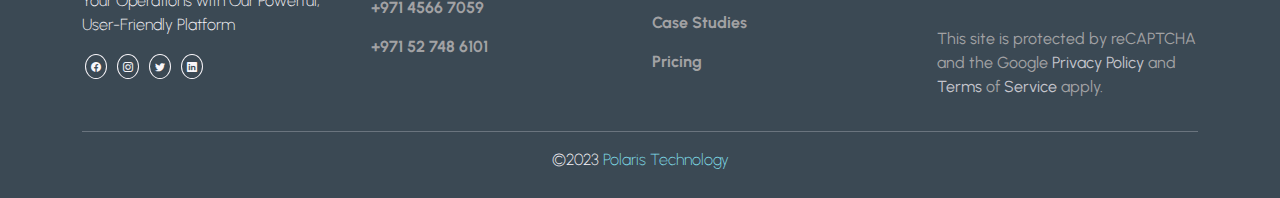
==== commit 3ab7e57b: "navbar styled" ====
--- a/benefits.html
+++ b/benefits.html
@@ -14,7 +14,7 @@
     <div id="loader"></div>
   </div>
     <!-- Navbar placeholder -->
-    <div id="navbar" ></div>
+    <div id="navbar" class="sticky-top"></div>
 
 
 
@@ -99,12 +99,12 @@
     <div class="col-lg-6 col-12" style="margin-top: 50px;">
       <!-- business revenue image -->
       <div class="row">
-        <div class="col-md-8 d-none d-md-block">
-          <div class="pt-4 ps-4 "><img src="images/Benefits/benefits-revenue.webp" class="benefit_revenue"  width="353px" height="335px"></div>
-         <div class="mt-5 p-4 d-none d-lg-block"><img src="../images/Benefits/achive-more-effort-less.png" width="305px" height="105px"></div>
+        <div class="col-md-8 col-sm-8">
+          <div class="pt-4 ps-4"><img src="images/Benefits/benefits-revenue.webp" class="benefit_revenue"  width="353px" height="335px"></div>
+         <div class="mt-5 p-4"><img src="../images/Benefits/achive-more-effort-less.png" width="305px" height="105px"></div>
         </div>
   
-<div class="col-12 col-md-4">
+<div class="col-md-4 col-sm-4">
     <div class="d-flex justify-content-center align-items-center" style="height: 100%;">
         <img src="./images/Benefits/food_man.webp" class="img-fluid" alt="food_man">
     </div>
@@ -195,12 +195,12 @@
 <div class="container-fluid">
 <div class="mx-auto">
 <div class="succes_restaurant p-5">
-<div class="row justify-content-center align-items-center">
-  <div class="col-lg-8 col-12">
+<div class="row">
+  <div class="col-md-6 col-sm-6 col-12">
 <p class="discuss_success">Let's Discuss Your Restaurant's Success</p>
   </div>
 
-  <div class="col-lg-4 col-12">
+  <div class="col-md-6 col-sm-6 col-12 d-flex justify-content-end align-items-center">
     <div class="book_demo_btn"><button class="p-3 border-0 w-100 bg-white fs-5">Book a Demo</button></div>
   </div>
 </div>
--- a/css/style.css
+++ b/css/style.css
@@ -135,15 +135,8 @@
   }
 
   /* sticky-navbar animation  */
-  .sticky-nav {
-    position: fixed;
-    top: -100px; /* Initially position above the viewport */
-    left: 0;
-    right: 0;
-    background-color: #f3f7fa;
-    transition: top 0.3s ease; /* Add a smooth transition effect */
-    z-index: 1000;
-}
+  
+
   /* --------------------------------Universal end ------------------- */
 
 /* Features CSS  start */
@@ -215,12 +208,6 @@
   }
   
 } */
-.unified-vector-img-position{
-  position: absolute;
-  transform: translate(-50%,-50%);
-  left: 86%;
-  top: 0;
-}
 .Experience-reliability{
   margin: 6em 0rem;
 }
@@ -281,7 +268,7 @@
     z-index: 3;
     position: absolute;
     top: 406px;
-    left: 396px
+    left: 427px
 }
 
 
@@ -323,18 +310,11 @@
     height: 50%;
 }
 .simplify-section .performance-img{
-  width: 50%;
-    /* height: 20%; */
-    /* z-index: 99; */
-    /* position: relative; */
-    /* bottom: 528px; */
-    /* left: 625px; */
-}
-.simplify-section .performance-img-position{
-  position: absolute;
-  top: 8%;
-  transform: translate(80% ,50%);
-  width: max-content;
+    height: 20%;
+    z-index: 99;
+    position: relative;
+    bottom: 528px;
+    left: 625px;
 }
   /* Voices Of Success  Restaurant */
 
@@ -477,9 +457,9 @@
 
 
 .contact-section{
-  background: linear-gradient(to bottom, #00000024, #f3f7fa79),
-  url(../images/Home/contact-bg.webp)
-    no-repeat center;
+  background: #e7f5fdaf;
+  
+   
   background-size: cover;
   min-height: 100vh;
 }
@@ -489,7 +469,8 @@
 }
 
 .btn-send {
-  padding: 10px 20px;
+  margin-top: 1rem;
+  padding: 15px 20px;
   font-weight: bolder;
   color: var(--heading-white-color);
   background-color: var(--secondry-blue);
@@ -860,7 +841,7 @@
 }
 
 .title {
-    font-size: 2.9em;
+    font-size: 3.9rem;
     font-weight: bold;
 }
 
@@ -885,7 +866,7 @@
 /* business transform component style start */
 .business_transform p {
 
-    font-size: 2.81em;
+    font-size: 3.81em;
     font-weight: 400;
     line-height: 1.2em;
 
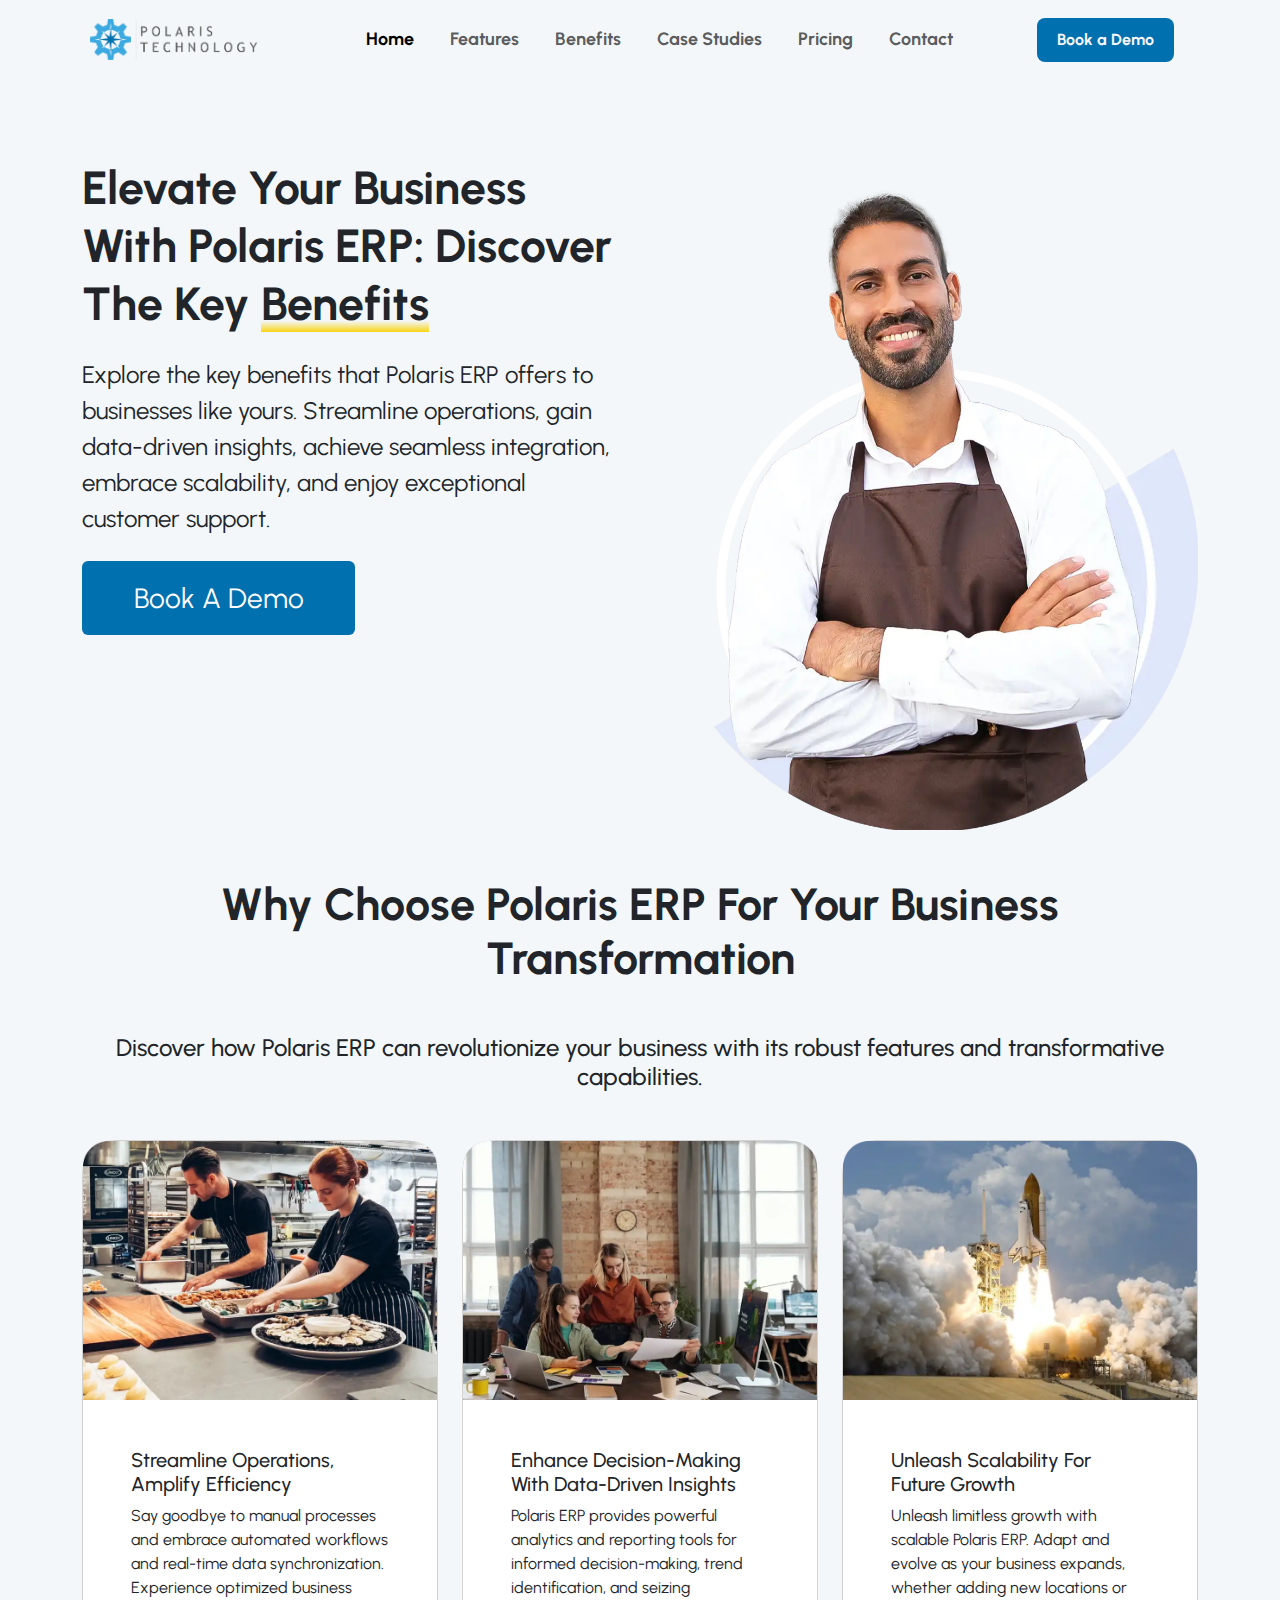
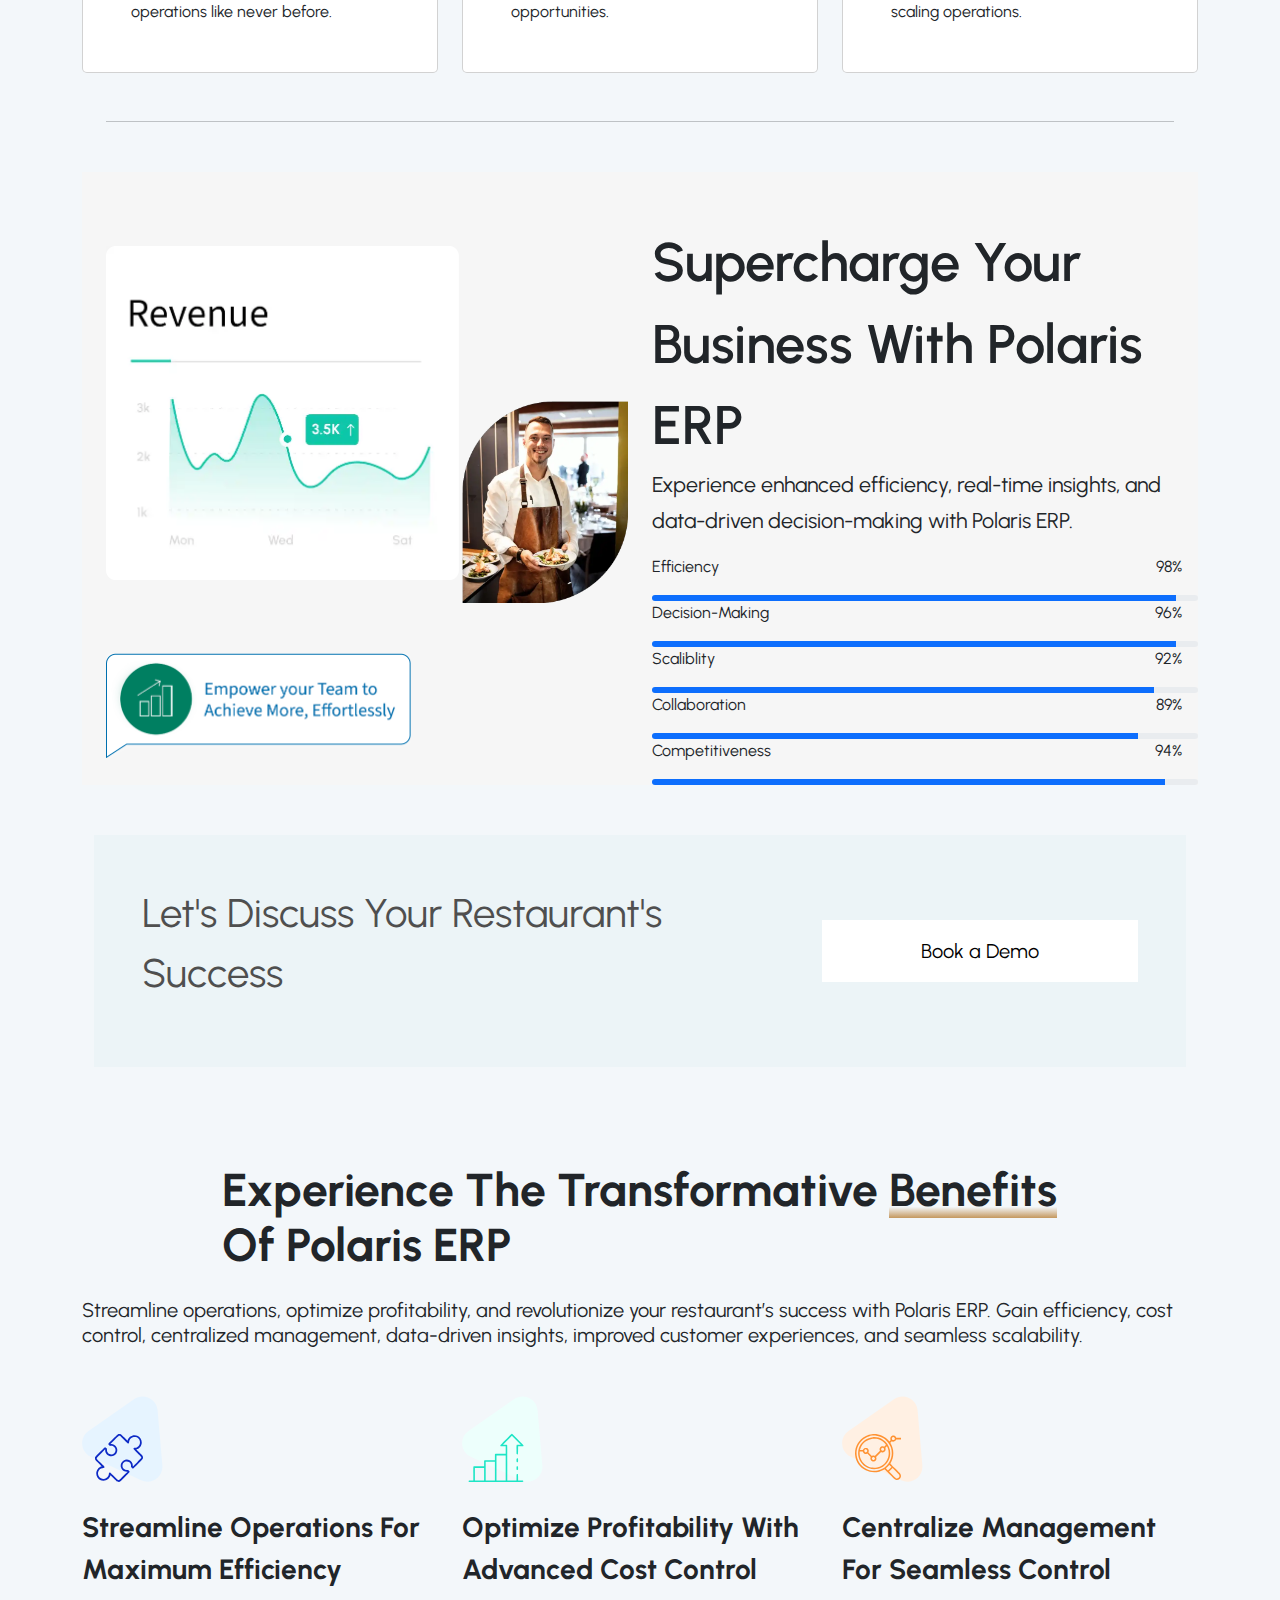
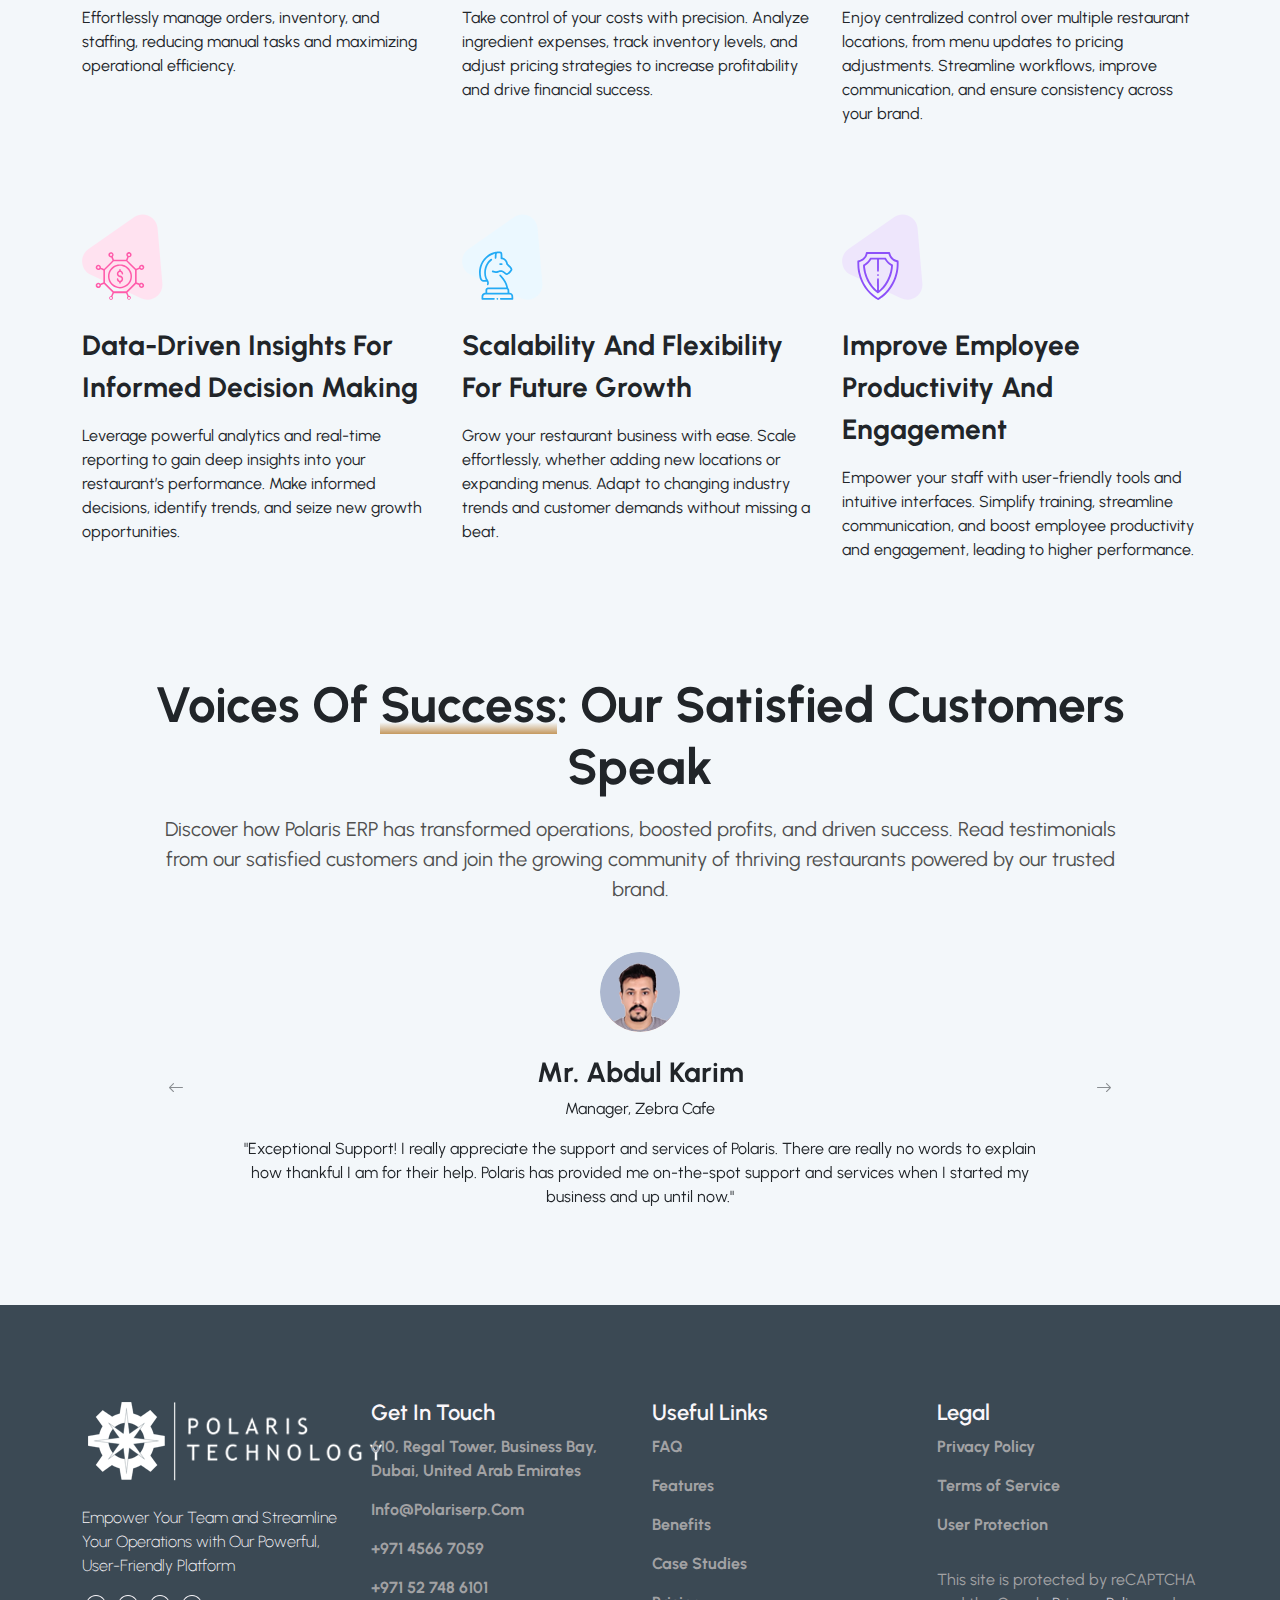
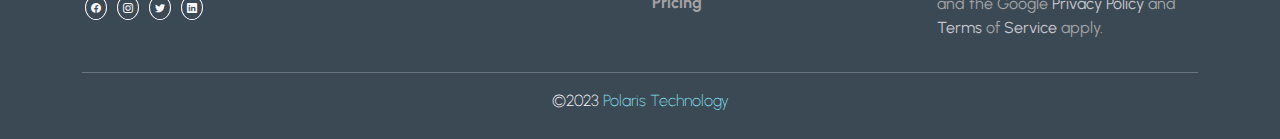
==== commit 488c3f1e: "Merge branch 'master' of https://github.com/FajalAnsari/Polaris-ERP into junaid123" ====
--- a/benefits.html
+++ b/benefits.html
@@ -99,12 +99,12 @@
     <div class="col-lg-6 col-12" style="margin-top: 50px;">
       <!-- business revenue image -->
       <div class="row">
-        <div class="col-md-8 col-sm-8">
-          <div class="pt-4 ps-4"><img src="images/Benefits/benefits-revenue.webp" class="benefit_revenue"  width="353px" height="335px"></div>
-         <div class="mt-5 p-4"><img src="../images/Benefits/achive-more-effort-less.png" width="305px" height="105px"></div>
+        <div class="col-md-8 d-none d-md-block">
+          <div class="pt-4 ps-4 "><img src="images/Benefits/benefits-revenue.webp" class="benefit_revenue"  width="353px" height="335px"></div>
+         <div class="mt-5 p-4 d-none d-lg-block"><img src="../images/Benefits/achive-more-effort-less.png" width="305px" height="105px"></div>
         </div>
   
-<div class="col-md-4 col-sm-4">
+<div class="col-12 col-md-4">
     <div class="d-flex justify-content-center align-items-center" style="height: 100%;">
         <img src="./images/Benefits/food_man.webp" class="img-fluid" alt="food_man">
     </div>
@@ -195,12 +195,12 @@
 <div class="container-fluid">
 <div class="mx-auto">
 <div class="succes_restaurant p-5">
-<div class="row">
-  <div class="col-md-6 col-sm-6 col-12">
+<div class="row justify-content-center align-items-center">
+  <div class="col-lg-8 col-12">
 <p class="discuss_success">Let's Discuss Your Restaurant's Success</p>
   </div>
 
-  <div class="col-md-6 col-sm-6 col-12 d-flex justify-content-end align-items-center">
+  <div class="col-lg-4 col-12">
     <div class="book_demo_btn"><button class="p-3 border-0 w-100 bg-white fs-5">Book a Demo</button></div>
   </div>
 </div>
--- a/css/style.css
+++ b/css/style.css
@@ -208,6 +208,12 @@
   }
   
 } */
+.unified-vector-img-position{
+  position: absolute;
+  transform: translate(-50%,-50%);
+  left: 86%;
+  top: 0;
+}
 .Experience-reliability{
   margin: 6em 0rem;
 }
@@ -268,7 +274,7 @@
     z-index: 3;
     position: absolute;
     top: 406px;
-    left: 427px
+    left: 396px
 }
 
 
@@ -310,11 +316,18 @@
     height: 50%;
 }
 .simplify-section .performance-img{
-    height: 20%;
-    z-index: 99;
-    position: relative;
-    bottom: 528px;
-    left: 625px;
+  width: 50%;
+    /* height: 20%; */
+    /* z-index: 99; */
+    /* position: relative; */
+    /* bottom: 528px; */
+    /* left: 625px; */
+}
+.simplify-section .performance-img-position{
+  position: absolute;
+  top: 8%;
+  transform: translate(80% ,50%);
+  width: max-content;
 }
   /* Voices Of Success  Restaurant */
 
@@ -841,7 +854,7 @@
 }
 
 .title {
-    font-size: 3.9rem;
+    font-size: 2.9em;
     font-weight: bold;
 }
 
@@ -866,7 +879,7 @@
 /* business transform component style start */
 .business_transform p {
 
-    font-size: 3.81em;
+    font-size: 2.81em;
     font-weight: 400;
     line-height: 1.2em;
 
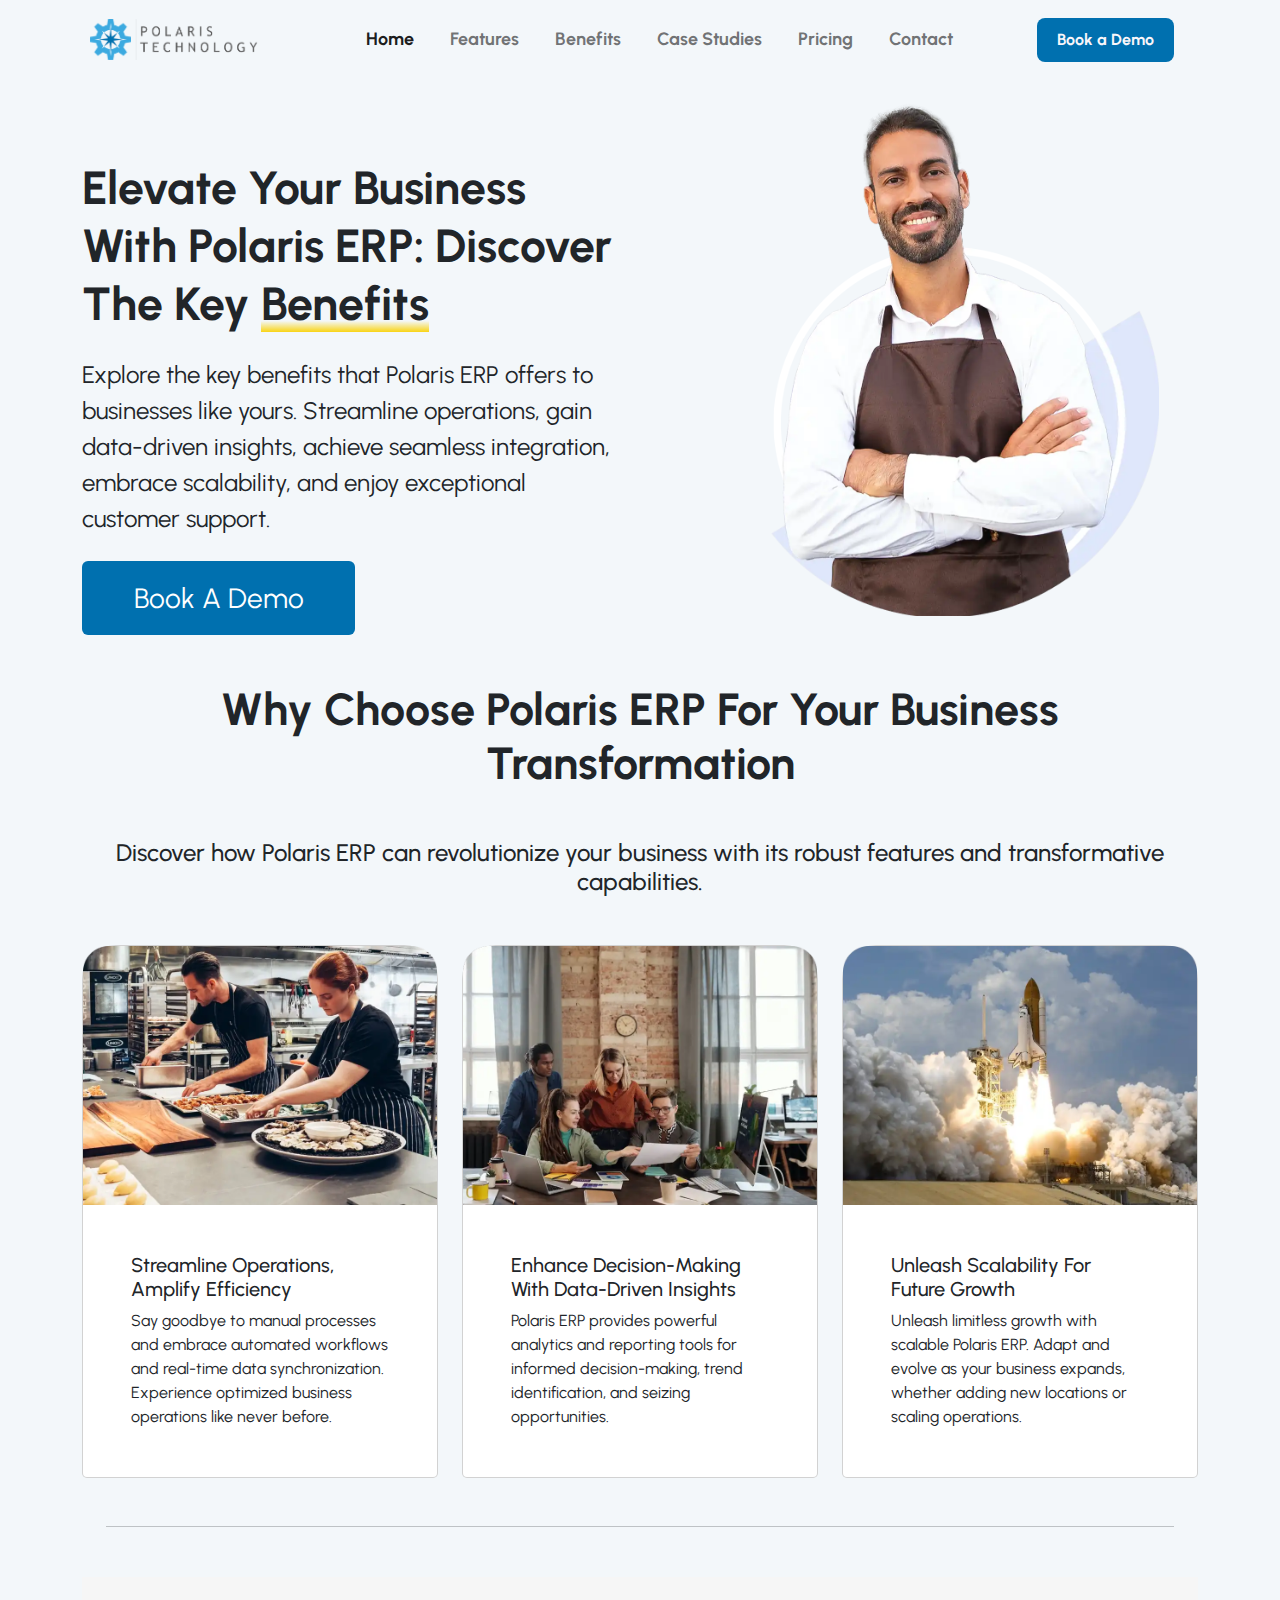
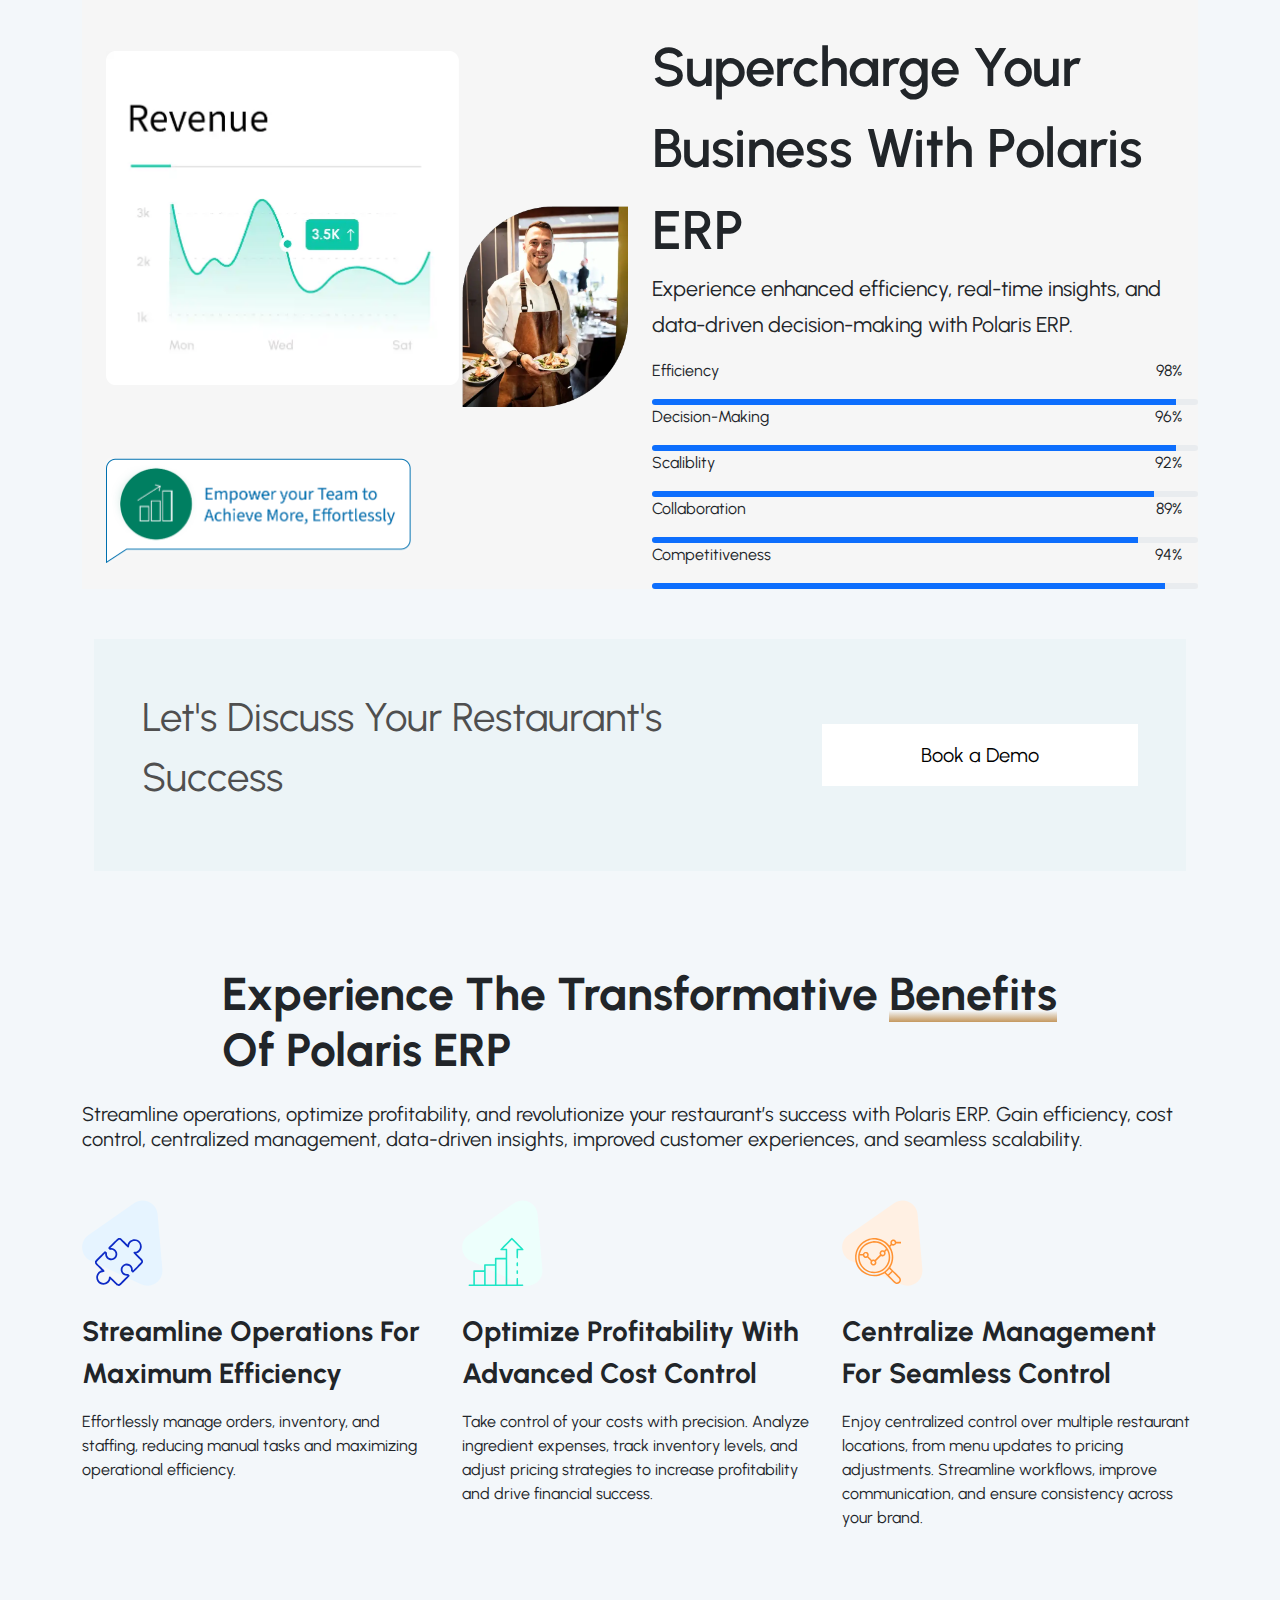
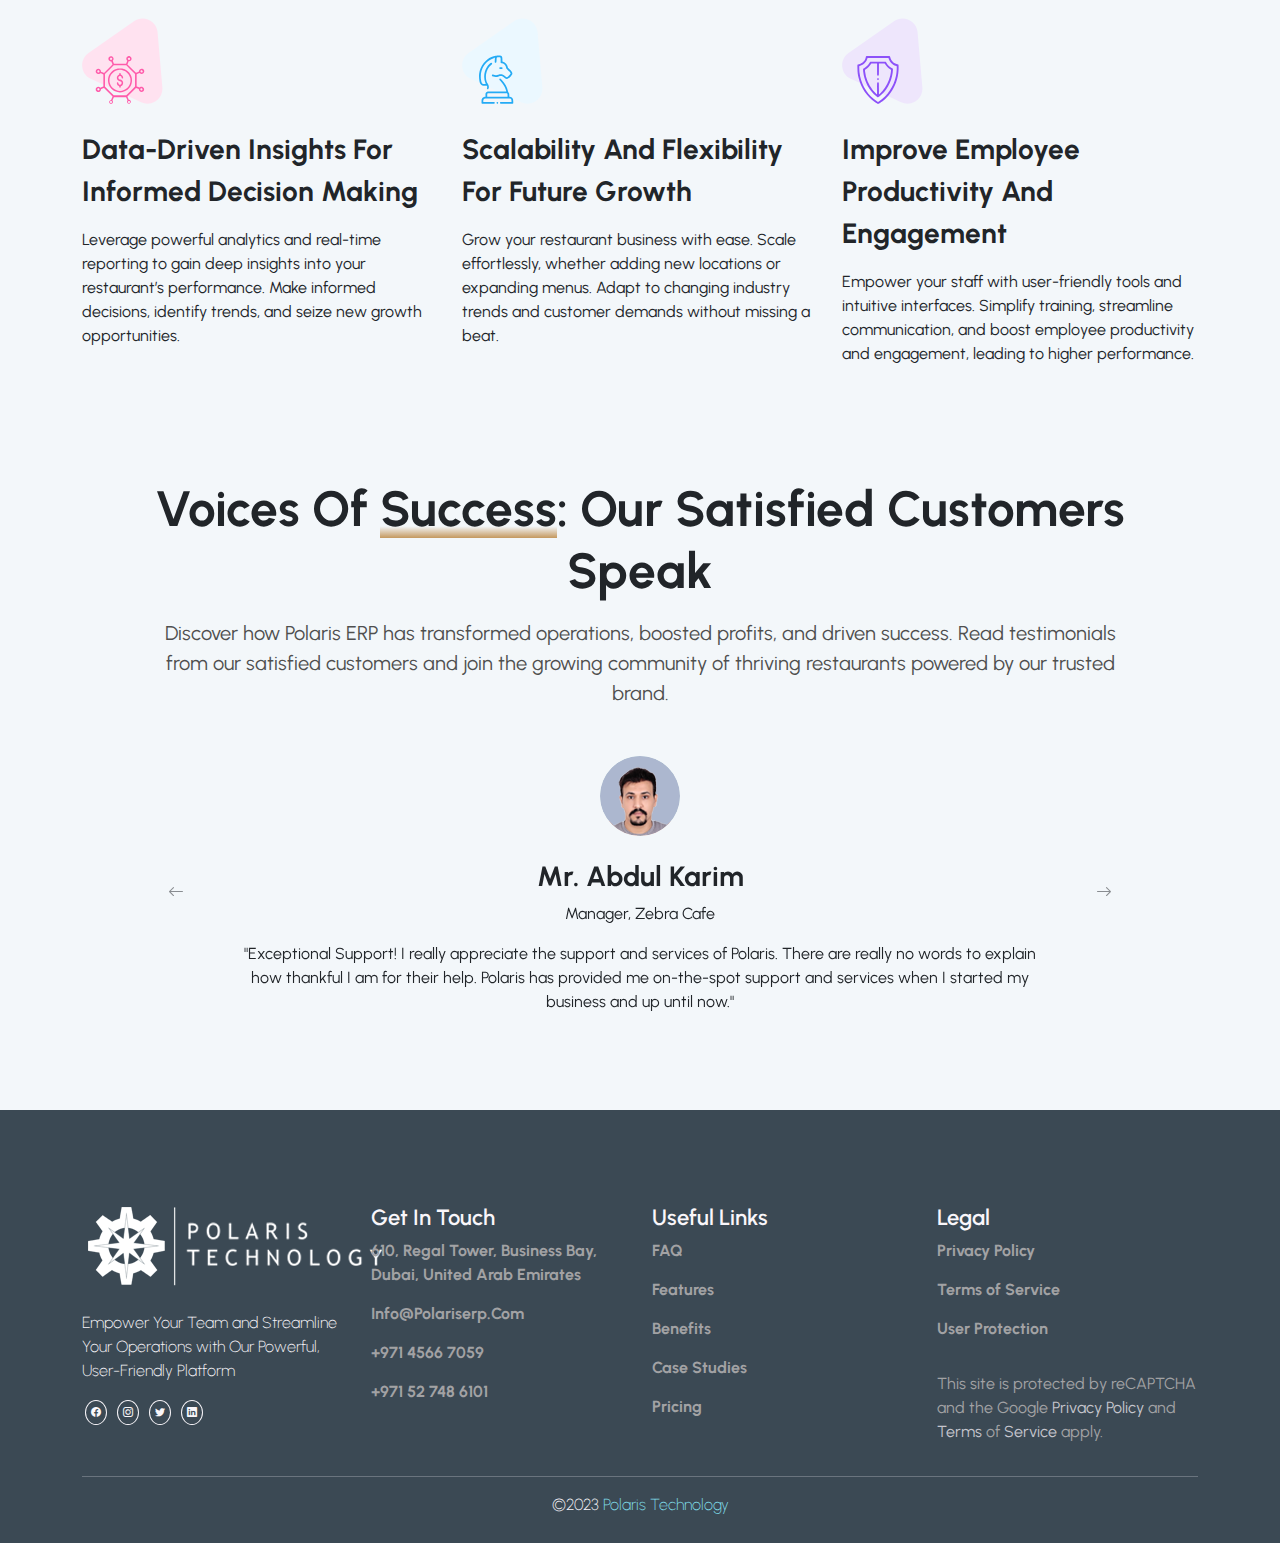
==== commit 14da4d3c: "boostrap locally setuped" ====
--- a/benefits.html
+++ b/benefits.html
@@ -1,11 +1,15 @@
 <!DOCTYPE html>
 <html lang="en">
   <head>
+
+      <!-- Title -->
+      <title> Elevate Your Business With Polaris ERP: Discover The Key Benefits | Polaris Technology </title>
+      <!-- Favicon -->
+      <link rel="icon" href="images/polaris-favicon.png" type="image/x-icon">
     <!-- Include common CSS files -->
-
     <link rel="stylesheet" href="css/style.css" />
-    <!-- Bootstrap css link -->
-    <!-- <link href="https://cdn.jsdelivr.net/npm/bootstrap@5.2.3/dist/css/bootstrap.min.css" rel="stylesheet" integrity="sha384-rbsA2VBKQhggwzxH7pPCaAqO46MgnOM80zW1RWuH61DGLwZJEdK2Kadq2F9CUG65" crossorigin="anonymous"> -->
+   
+    
     
   </head>
   <body>
@@ -14,34 +18,109 @@
     <div id="loader"></div>
   </div>
     <!-- Navbar placeholder -->
-    <div id="navbar" class="sticky-top"></div>
-
-
-
-
+    <div id="navbar" class="sticky-top">
+
+      <nav class="navbar navbar-expand-lg">
+
+        <div class="container">
     
-    <!-- Home page content -->
-    <div class="main">
+          <a class="navbar-brand" href="index.html"><img class="ms-2" src="images/polaris-technology-logo.png"
+              alt="Polaris Technology" width="175px"></a>
+    
+          <div class="collapse navbar-collapse justify-content-center" id="navbarNav">
+            <ul class="navbar-nav desktop-menu">
+              <li class="nav-item">
+                <a class="nav-link active" aria-current="page" href="/index.html">Home</a>
+              </li>
+              <li class="nav-item">
+                <a class="nav-link" href="/features.html">Features</a>
+              </li>
+              <li class="nav-item">
+                <a class="nav-link" href="/benefits.html">Benefits</a>
+              </li>
+              <li class="nav-item">
+                <a class="nav-link" href="/case-studies.html">Case Studies</a>
+              </li>
+              <li class="nav-item">
+                <a class="nav-link" href="/pricing.html">Pricing</a>
+              </li>
+              <li class="nav-item">
+                <a class="nav-link" href="contact.html">Contact</a>
+              </li>
+            </ul>
+          </div>
+          <div class="d-lg-flex align-items-center">
+            <a class="text-decoration-none" href="#book-demo">
+              <button class="btn-hero-demo me-4 d-none d-lg-block">Book a Demo</button> </a>
+            <button class="navbar-toggler d-lg-none" type="button" data-bs-toggle="offcanvas"
+              data-bs-target="#offcanvasNavbar" aria-controls="offcanvasNavbar">
+              <span class="navbar-toggler-icon"></span>
+            </button>
+          </div>
+        </div>
+      </nav>
+      <div class="offcanvas offcanvas-start" tabindex="-1" id="offcanvasNavbar" aria-labelledby="offcanvasNavbarLabel">
+        <div class="offcanvas-header">
+          <a class="navbar-brand" href="#"><img src="images/polaris-technology-logo.png" alt="Polaris Technology"
+              width="175px"></a>
+          <button type="button" class="btn-close" data-bs-dismiss="offcanvas" aria-label="Close"></button>
+        </div>
+        <div class="offcanvas-body">
+          <ul class="navbar-nav mobile-menu">
+            <li class="nav-item">
+              <a class="nav-link active" aria-current="page" href="/index.html">Home</a>
+            </li>
+            <li class="nav-item">
+              <a class="nav-link" href="/features.html">Features</a>
+            </li>
+            <li class="nav-item">
+              <a class="nav-link" href="/benefits.html">Benefits</a>
+            </li>
+            <li class="nav-item">
+              <a class="nav-link" href="/case-studies.html">Case Studies</a>
+            </li>
+            <li class="nav-item">
+              <a class="nav-link" href="/pricing.html">Pricing</a>
+            </li>
+            <li class="nav-item">
+              <a class="nav-link" href="contact.html">Contact</a>
+            </li>
+          </ul>
+        </div>
+      </div>
+
+    </div>
+
+
+
+
+    
+   <!-- Home page content -->
+   <div class="main">
     <div class="container">
-     <div class="">
       <div class="">
-        <div class="row justify-content-center text-center text-lg-start">
-          <div class="col-12 col-lg-6">
-        <div class="content benefit_start">
-          <div class="title lh-sm">Elevate Your Business With Polaris ERP: Discover The Key <span class="brush-paint-yellow">Benefits</span> </div>
-          <div class="text lh-base fs-4 mt-4">Explore the key benefits that Polaris ERP offers to businesses like yours. Streamline operations, gain data-driven insights, achieve seamless integration, embrace scalability, and enjoy exceptional customer support.</div>
-          <button class="button mt-4 p-3 w-50 text-white fs-3 border-0 rounded ">Book A Demo</button>
-        </div>
-      </div>
-      <div class="col-10 col-lg-6">
-        <div class="image benefit_start">
-          <img src="images/Benefits/benefits-business_growth.webp" class="img-fluid" alt="Image">
-        </div>
-      </div>
-      </div>
-      </div>
-      </div>
-      
+        <div class="">
+          <div class="row justify-content-center text-center text-lg-start">
+            <div class="col-12 col-lg-6">
+              <div class="content benefit_start">
+                <div class="title lh-sm">Elevate Your Business With Polaris ERP: Discover The Key <span
+                    class="brush-paint-yellow">Benefits</span> </div>
+                <div class="text lh-base fs-4 mt-4">Explore the key benefits that Polaris ERP offers to businesses
+                  like
+                  yours. Streamline operations, gain data-driven insights, achieve seamless integration, embrace
+                  scalability, and enjoy exceptional customer support.</div>
+                <button class="button mt-4 p-3 w-50 text-white fs-3 border-0 rounded ">Book A Demo</button>
+              </div>
+            </div>
+            <div class="col-10 col-lg-6">
+              <div class="image-benefit">
+                <img src="images/Benefits/benefits-business_growth.webp" class="img-fluid" alt="Image">
+              </div>
+            </div>
+          </div>
+        </div>
+      </div>
+ 
       <!-- polaris erp for business transformation start -->
       
       <div class="business_transform">
@@ -414,12 +493,6 @@
     <!-- common navbar and footer -->
     <script>
       function loadCommonContent() {
-        fetch("navbar.html")
-          .then((response) => response.text())
-          .then((data) => {
-            document.getElementById("navbar").innerHTML = data;
-          });
-
         fetch("footer.html")
           .then((response) => response.text())
           .then((data) => {
@@ -434,7 +507,7 @@
   preloader.style.display = 'none';
 });
     </script>
-     <!-- Boostrap js CND  -->
-     <script src="https://cdn.jsdelivr.net/npm/bootstrap@5.2.3/dist/js/bootstrap.bundle.min.js"></script>
+      <!-- js 5.2.3v   -->
+  <script src="js/js/bootstrap.bundle.min.js"></script>
   </body>
 </html>
--- a/css/style.css
+++ b/css/style.css
@@ -1,497 +1,277 @@
 * {
-    margin: 0px;
-    padding: 0px;
-    box-sizing: border-box;
-    font-family: 'Urbanist', sans-serif;
+  margin: 0px;
+  padding: 0px;
+  box-sizing: border-box;
+  font-family: 'Urbanist', sans-serif;
 }
 
 /* Boiler  */
 :root {
-    ----bg-white-blue: #f3f7fa;
-    --primary-blue: #f3f7fa;
-    --secondry-blue: #0070AF;
-    --bg-white:#ffffff;
-    --bg-primary-blue:#ecf4f7;
-    --bg-secondry-white:#f6f6f6;
-    --bg-white:#f9f6fa;
-    --bg-dim-white:#fff;
-    --light-dark:#3b4954;
-    --heading-color:#141F39;
-    --heading-white-color:#f9f6fa;
-    --para-color:#4f4f4f;
-    --bg-white: #f9f6fa;
-    --light-dark: #3b4954;
-    --heading-color: #141F39;
-    --heading-white-color: #f9f6fa;
-    --para-color: #4f4f4f;
-    --second-primary-blue: background-image: linear-gradient(180deg, #F3F7FA 40%, #E1F0FE00 89%);
-    --underline-pink: #f3cdbd;
-    --underline-yellow: #f9d415;
-    --underline-primary-green: #9ae8a5;
-    --underline-secondry-green: #c9ffc8;
-    --underline-blue-primary: #80DEE9;
-    --orange-check:#ff855f;
-    --red-gradient-text: linear-gradient(to right, #cf5b67 0%, #CE9B9B 100%);
-    --color_gray: #515151;
-    --color_black: #000;
+  ----bg-white-blue: #f3f7fa;
+  --primary-blue: #f3f7fa;
+  --secondry-blue: #0070AF;
+  --bg-white:#ffffff;
+  --bg-primary-blue:#ecf4f7;
+  --bg-secondry-white:#f6f6f6;
+  --bg-white:#f9f6fa;
+  --bg-dim-white:#fff;
+  --light-dark:#3b4954;
+  --heading-color:#141F39;
+  --heading-white-color:#f9f6fa;
+  --para-color:#4f4f4f;
+  --bg-white: #f9f6fa;
+  --light-dark: #3b4954;
+  --heading-color: #141F39;
+  --heading-white-color: #f9f6fa;
+  --para-color: #4f4f4f;
+  --second-primary-blue: background-image: linear-gradient(180deg, #F3F7FA 40%, #E1F0FE00 89%);
+  --underline-pink: #f3cdbd;
+  --underline-yellow: #f9d415;
+  --underline-primary-green: #9ae8a5;
+  --underline-secondry-green: #c9ffc8;
+  --underline-blue-primary: #80DEE9;
+  --orange-check:#ff855f;
+  --red-gradient-text: linear-gradient(to right, #cf5b67 0%, #CE9B9B 100%);
+  --color_gray: #515151;
+  --color_black: #000;
 
 }
 
 /* btn-effect  */
 .btn1 {
-    display: inline-block;
-    position: relative;
-    text-decoration: none;
+  display: inline-block;
+  position: relative;
+  text-decoration: none;
+  font-size: 17px;
+  font-weight: 600;
+  padding: 10px 40px;
+  text-align: center;
+  background: #0070AF;
+  color: #ffffff;
+  border-radius: 5px;
+  perspective: 300px;
+  margin: 15px;
+  box-shadow: 0 4px 50px -5px rgba(0, 0, 0, 0.1);
+  &::before {
+    content: attr(data-hover);
+    position: absolute;
+    top: 0;
+    left: 0;
+    right: 0;
+    bottom: 0;
+    background: #0070AF;
+    color: hsl(0, 0%, 100%);
     font-size: 17px;
     font-weight: 600;
     padding: 10px 40px;
-    text-align: center;
-    background: #0070AF;
-    color: #ffffff;
     border-radius: 5px;
+    transform-style: preserve-3d;
+    transition: 200ms opacity, 500ms transform;
     perspective: 300px;
-    margin: 15px;
-    box-shadow: 0 4px 50px -5px rgba(0, 0, 0, 0.1);
+    opacity: 0;
+  }
+  &:hover {
     &::before {
-      content: attr(data-hover);
-      position: absolute;
-      top: 0;
-      left: 0;
-      right: 0;
-      bottom: 0;
-      background: #0070AF;
-      color: hsl(0, 0%, 100%);
-      font-size: 17px;
-      font-weight: 600;
-      padding: 10px 40px;
-      border-radius: 5px;
-      transform-style: preserve-3d;
-      transition: 200ms opacity, 500ms transform;
-      perspective: 300px;
-      opacity: 0;
-    }
-    &:hover {
-      &::before {
-        opacity: 1;
-      }
+      opacity: 1;
     }
   }
-  
-  .btn-bottom {
+}
+
+.btn-bottom {
+  &::before {
+    transform: rotateX(-180deg) translateZ(30px);
+  }
+  &:hover,
+  &:active {
     &::before {
-      transform: rotateX(-180deg) translateZ(30px);
-    }
-    &:hover,
-    &:active {
-      &::before {
-        transform: rotateY(0deg);
-      }
+      transform: rotateY(0deg);
     }
   }
-
-
-  /* Underline  */
-
-  .brush-paint-blue {
-    background: linear-gradient(180deg, #ffffff00 84%, #0070af 100%, #311b1d8f 29%, transparent 28%)
-   
-  }
-
-  .brush-paint-red {
-    background: linear-gradient(180deg, #ffffff00 80%, #c4985e 100%, #311b1d8f 29%, transparent 28%)
-   
-  }
-  .brush-paint-green {
-    background: linear-gradient(180deg, #ffffff00 80%, #59c86a 100%, #311b1d8f 29%, transparent 28%)
-   
-  }
-  .brush-paint-sky {
-    background: linear-gradient(180deg, #ffffff00 80%, #49d1f3 100%, #311b1d8f 29%, transparent 28%)
-   
-  }
-  .brush-paint-yellow {
-    background: linear-gradient(180deg, #ffffff00 80%, #f9d415 100%, #311b1d8f 29%, transparent 28%)
-   
-  }
-  .brush-paint-pink {
-    background: linear-gradient(180deg, #ffffff00 80%, #ffdbd9 100%, #311b1d8f 29%, transparent 28%)
-   
-  }
-  
-  /* image animation  */
+}
+
+
+/* Underline  */
+
+.brush-paint-blue {
+  background: linear-gradient(180deg, #ffffff00 84%, #0070af 100%, #311b1d8f 29%, transparent 28%)
+ 
+}
+
+.brush-paint-red {
+  background: linear-gradient(180deg, #ffffff00 80%, #c4985e 100%, #311b1d8f 29%, transparent 28%)
+ 
+}
+.brush-paint-green {
+  background: linear-gradient(180deg, #ffffff00 80%, #59c86a 100%, #311b1d8f 29%, transparent 28%)
+ 
+}
+.brush-paint-sky {
+  background: linear-gradient(180deg, #ffffff00 80%, #49d1f3 100%, #311b1d8f 29%, transparent 28%)
+ 
+}
+.brush-paint-yellow {
+  background: linear-gradient(180deg, #ffffff00 80%, #f9d415 100%, #311b1d8f 29%, transparent 28%)
+ 
+}
+.brush-paint-pink {
+  background: linear-gradient(180deg, #ffffff00 80%, #ffdbd9 100%, #311b1d8f 29%, transparent 28%)
+ 
+}
+
+/* image animation  */
 .move-on-hover-left {
-    transition: transform 0.3s ease;
-  }
-  
-  .move-on-hover-left:hover {
-    transform: translateX(10px) translateY(-10px);
-  }
-  .move-on-hover-top {
-    transition: transform 0.3s ease;
-  }
-  
-  .move-on-hover-top:hover {
-    transform: translateX(0) translateY(-20px)
-  }
-
-  /* sticky-navbar animation  */
-  
-
-  /* --------------------------------Universal end ------------------- */
+  transition: transform 0.3s ease;
+}
+
+.move-on-hover-left:hover {
+  transform: translateX(10px) translateY(-10px);
+}
+.move-on-hover-top {
+  transition: transform 0.3s ease;
+}
+
+.move-on-hover-top:hover {
+  transform: translateX(0) translateY(-20px)
+}
+
+/* image movement  */
+/* --------------------------------Universal end ------------------- */
+
+
+/* Navbar css  */
+
+.desktop-menu .nav-item {
+  font-weight: bold;
+  font-size: large;
+  color: #565657;
+  padding: 10px;
+}
+
+.navbar {
+  background-color: #f3f7fa;
+}
+
+.navbar-toggler {
+  border: none;
+  outline: none;
+}
+
+.navbar-toggler:focus {
+  border: none;
+  outline: none;
+  box-shadow: none;
+}
+
+.mobile-menu li {
+  border-bottom: 0.5px solid rgba(0, 0, 0, 0.062);
+  width: 85%;
+  font-size: medium;
+  font-weight: bold;
+  color: #565657;
+}
+
+/* ----------------Navabr css end -------------- */
 
 /* Features CSS  start */
 .happy-chef-container {
-    top: 0;
-    left: 10rem;
+  top: 0;
+  left: 10rem;
 }
 
 .happy-chef-img {
-    width: 100px;
-    height: 100px;
+  width: 100px;
+  height: 100px;
 }
 
 .start-80 {
-    transform: translate(90% , -47%);
+  transform: translate(90% , -47%);
 }
 
 .bg-color-lightblue {
-    background-color: #ECF4F7;
+  background-color: #ECF4F7;
 }
 
 .z-index-5 {
-    z-index: 5;
+  z-index: 5;
 }
 .Features-Book-demo{
-  background-color: var(--secondry-blue);
-  color: #ffffff;
+background-color: var(--secondry-blue);
+color: #ffffff;
 }
 .Features-para-color{
-  color: var(--para-color);
+color: var(--para-color);
 }
 .feature-user-chef-position{
-  right: 0;
-  top: 50%;
+right: 0;
+top: 50%;
 }
 .feature-user-chef-img{
-  width: 50%;
+width: 50%;
 }
 .feature-wastage-shirkage-img{
-  width: 80%;
+width: 80%;
 }
 .feature-wastage-shirkage-position{
-  bottom: 2%;
-  left:30%;
+bottom: 2%;
+left:30%;
 }
 .feature-para-font{
-  font-size: 1.20em;
+font-size: 1.20em;
 }
 .feature-transaction-statistics-img{
-  width: 70%;
+width: 70%;
 }
 .feature-transaction-statistics-position{
-  left: 25%;
-  bottom: 0%;
-  transform: translate(-43%,12%);
-  /* display: block; */
+left: 25%;
+bottom: 0%;
+transform: translate(-43%,12%);
+/* display: block; */
 }
 /* @media screen and (max-device-width: 839px){
-  .feature-transaction-statistics-position{
-    display: none !important;
-  }
+.feature-transaction-statistics-position{
+  display: none !important;
+}
 
 }
 @media screen and (min-device-width: 840px) and (max-device-width: 1360px){
-  .feature-transaction-statistics-position{
-    left: 20%;
-    top: 55%;
-    transform: translate(-50%,-50%);
-  }
-  
+.feature-transaction-statistics-position{
+  left: 20%;
+  top: 55%;
+  transform: translate(-50%,-50%);
+}
+
 } */
 .unified-vector-img-position{
-  position: absolute;
-  transform: translate(-50%,-50%);
-  left: 86%;
-  top: 0;
+position: absolute;
+transform: translate(-50%,-50%);
+left: 86%;
+top: 0;
 }
 .Experience-reliability{
-  margin: 6em 0rem;
+margin: 6em 0rem;
 }
 .feature-light-blue-color{
-  color: var(--secondry-blue);
+color: var(--secondry-blue);
 }
 /* ---------------Home Page styling start---------------- */
 
 /* Hero section */
 .here-section{
-    padding: 35px 15px 20px 15px;
-    background-color: #f3f7fa;
+  padding: 35px 15px 20px 15px;
+  background-color: #f3f7fa;
 }
 
 .here-section h1{
-    margin-top: 30px;
-    font-size: 4.5rem;
-    font-weight: bolder;
+  margin-top: 30px;
+  font-size: 4.5rem;
+  font-weight: bolder;
 }
 .here-section p{
-    width: 80%;
-    font-size: 1.2rem;
-    
+  width: 80%;
+  font-size: 1.2rem;
+  
 }
 .book-a-demo-btn{
-    padding: 10px 20px;
-    font-weight: bolder;
-    color: var(--heading-white-color);
-    background-color: var(--secondry-blue);
-    border: none;
-    border-radius: 8px;
-}
-.bi-lightning-charge-fill{
-    font-size: 30px;
-    font-weight: bolder;
-    color: var(--secondry-blue);
-}
-
-.hero-list {
-    margin: 41px 0px 0px -16px;
-}
-.hero-list li{
-    margin: 8px 0px 0px 0px;
-    padding: 3px 0px;
-    list-style-type: square;
-}
-
-#sales-dashboard-img{
-  height: 300px;
-  z-index: 3;
-  position: absolute;
-  top: 345px;
-  left: -108px;
-}
-
-#home-page-main-slide-message{
-    width: 310px;
-    z-index: 3;
-    position: absolute;
-    top: 406px;
-    left: 396px
-}
-
-
-/* trusted slider  */
-.trustedby-section{
-  padding-top: 30px;
-}
-.partnered-section {
-  margin-top: 10px;
-    height: 250px;
-    overflow: hidden;
-    position: relative;
-  }
-
-  .partnered-images {
-    display: flex;
-    transition: transform 0.5s;
-  }
-
-  .partnered-image {
-    width: 20%;
-    flex-shrink: 0;
-    padding: 20px;
-  }
-
- 
-  /* Simplify Restaurant */
-.simplify-section{
-    height: 900px;
-    padding: 65px 15px 20px 15px;
-}
-
-.simplify-section .left-side-video{
-   height: 50%;
-   margin-left: 30px;
-  
-}
-.simplify-section .main-video-img{
-    height: 50%;
-}
-.simplify-section .performance-img{
-  width: 50%;
-    /* height: 20%; */
-    /* z-index: 99; */
-    /* position: relative; */
-    /* bottom: 528px; */
-    /* left: 625px; */
-}
-.simplify-section .performance-img-position{
-  position: absolute;
-  top: 8%;
-  transform: translate(80% ,50%);
-  width: max-content;
-}
-  /* Voices Of Success  Restaurant */
-
-  .voice-section{
-    background-color: #f3f7fa;
-  }
-
- .voice-section .voice-section{
-    margin-top: 10px !important;
- }
-
-
- .voice-section h1{
-    font-weight: bolder;
-    font-size: 50px;
- }
-
-
- /* ------Features At Glance-------- */
- .hover-card:hover {
-    /* border: 0px 0px 0px 2px solid blue; */
-    border-bottom: 2px solid var(--secondry-blue) !important;
-    box-shadow: 0px 0px 20px 0px rgba(0, 0, 0, 0.12);
-  }
-
-  .hover-card-active {
-    border-bottom: 2px solid var(--secondry-blue) !important;
-    box-shadow: 0px 0px 20px 0px rgba(0, 0, 0, 0.12);
-  }
-
-  .featured-section .card {
-    border-radius: 1rem 1rem 5px 5px !important;
-  }
-  .Card-img-hover{
-transform: scale(1);
-  }
-  .Card-img-hover:hover {
-    transform: scale(1.2);
-    transition: transform 0.6s ease-in-out;
-  }
-
-
-/* Experience The Transformative  */
-.exprience{
-    padding: 60px 0px;
-    background-color: #f3f7fa;
-}
-.exprience h1{
-    width: 70%;
-    margin: auto;
-    font-weight: bolder;
-    font-size: 50px;
- }
- .home-monthly-profit-img{
-  width: 35%;
- }
- .home-monthly-profit-img-position{
-  left: 4%;
-  bottom: 8%;
- }
- .home-blue-cursor-img-position{
-  top: 20%;
-  left: 40%;
- }
- .home-blue-cursor-img{
-  width: 60%;
- }
- .home-curve-arrow-1-img-position{
-  left: 30%;
-  bottom: 30%;
- }
- .home-curve-arrow-1-img{
-  width: 60%;
- }
-
- /* Faq's   */
- .faq-item {
-    border-bottom: 2px solid black;
-    padding: 15px 0;
-  }
-  
-  .faq-question {
-    display: flex;
-    justify-content: space-between;
-    align-items: center;
-    cursor: pointer;
-  }
-
-  .plus-icon::before {
-    content: "+";
-  }
-  
-  .minus-icon::before {
-    content: "-";
-  }
-  
-
-  .question-text {
-    margin-right: 30px;
-  }
-  
-  .faq-answer {
-    display: none;
-    padding-top: 10px;
-  }
-
-
-
-  
- /* peloader  */
- #preloader {
-    position: fixed;
-    top: 0;
-    left: 0;
-    width: 100%;
-    height: 100%;
-    background-color: #ffffff; /* Preloader background color */
-    display: flex;
-    justify-content: center;
-    align-items: center;
-    z-index: 9999;
-  }
-  
-  #loader {
-    border: 4px solid #f3f3f3; /* Loader color */
-    border-top: 4px solid #3498db; /* Loader color */
-    border-radius: 50%;
-    width: 40px;
-    height: 40px;
-    animation: spin 1s linear infinite;
-    
-  }
-  
-  @keyframes spin {
-    0% { transform: rotate(0deg); }
-    100% { transform: rotate(360deg); }
-  }
-  
-/* Contact Form CSS Starts */
-
-
-.contact-section{
-  background: #e7f5fdaf;
-  
-   
-  background-size: cover;
-  min-height: 100vh;
-}
-
-.book-a-demo{
-  color: var(--secondry-blue)
-}
-
-.btn-send {
-  margin-top: 1rem;
-  padding: 15px 20px;
-  font-weight: bolder;
-  color: var(--heading-white-color);
-  background-color: var(--secondry-blue);
-  border: none;
-  border-radius: 8px;
-}
-
-.btn-hero-demo{
   padding: 10px 20px;
   font-weight: bolder;
   color: var(--heading-white-color);
@@ -499,211 +279,526 @@
   border: none;
   border-radius: 8px;
 }
+.bi-lightning-charge-fill{
+  font-size: 30px;
+  font-weight: bolder;
+  color: var(--secondry-blue);
+}
+
+.hero-list {
+  margin: 41px 0px 0px -16px;
+}
+.hero-list li{
+  margin: 8px 0px 0px 0px;
+  padding: 3px 0px;
+  list-style-type: square;
+}
+
+#sales-dashboard-img{
+height: 300px;
+z-index: 3;
+position: absolute;
+top: 345px;
+left: -108px;
+}
+
+#home-page-main-slide-message{
+  width: 310px;
+  z-index: 3;
+  position: absolute;
+  top: 406px;
+  left: 396px
+}
+
+
+/* trusted slider  */
+.trustedby-section{
+padding-top: 30px;
+}
+.partnered-section {
+margin-top: 10px;
+  height: 250px;
+  overflow: hidden;
+  position: relative;
+}
+
+.partnered-images {
+  display: flex;
+  transition: transform 0.5s;
+}
+
+.partnered-image {
+  width: 20%;
+  flex-shrink: 0;
+  padding: 20px;
+}
+
+
+/* Simplify Restaurant */
+.simplify-section{
+  height: 900px;
+  padding: 65px 15px 20px 15px;
+}
+
+.simplify-section .left-side-video{
+ height: 50%;
+ margin-left: 30px;
+
+}
+.simplify-section .main-video-img{
+  height: 50%;
+}
+.simplify-section .performance-img{
+width: 50%;
+  /* height: 20%; */
+  /* z-index: 99; */
+  /* position: relative; */
+  /* bottom: 528px; */
+  /* left: 625px; */
+}
+.simplify-section .performance-img-position{
+position: absolute;
+top: 8%;
+transform: translate(80% ,50%);
+width: max-content;
+}
+/* Voices Of Success  Restaurant */
+
+.voice-section{
+  background-color: #f3f7fa;
+}
+
+.voice-section .voice-section{
+  margin-top: 10px !important;
+}
+
+
+.voice-section h1{
+  font-weight: bolder;
+  font-size: 50px;
+}
+
+
+
+
+/* ------Features At Glance-------- */
+.featured-section h1{
+margin-top: 30px;
+}
+.hover-card:hover {
+  /* border: 0px 0px 0px 2px solid blue; */
+  border-bottom: 2px solid var(--secondry-blue) !important;
+  box-shadow: 0px 0px 20px 0px rgba(0, 0, 0, 0.12);
+}
+
+.hover-card-active {
+  border-bottom: 2px solid var(--secondry-blue) !important;
+  box-shadow: 0px 0px 20px 0px rgba(0, 0, 0, 0.12);
+}
+
+.featured-section .card {
+  border-radius: 1rem 1rem 5px 5px !important;
+}
+.Card-img-hover{
+transform: scale(1);
+}
+.Card-img-hover:hover {
+  transform: scale(1.2);
+  transition: transform 0.6s ease-in-out;
+}
+
+
+/* Experience The Transformative  */
+.exprience{
+  padding: 60px 0px;
+  background-color: #f3f7fa;
+}
+.exprience h1{
+  width: 70%;
+  margin: auto;
+  font-weight: bolder;
+  font-size: 50px;
+}
+.home-monthly-profit-img{
+width: 35%;
+}
+.home-monthly-profit-img-position{
+left: 4%;
+bottom: 8%;
+}
+.home-blue-cursor-img-position{
+top: 20%;
+left: 40%;
+}
+.home-blue-cursor-img{
+width: 60%;
+}
+.home-curve-arrow-1-img-position{
+left: 30%;
+bottom: 30%;
+}
+.home-curve-arrow-1-img{
+width: 60%;
+}
+
+/* Faq's   */
+.faq-item {
+  border-bottom: 2px solid black;
+  padding: 15px 0;
+}
+
+.faq-question {
+  display: flex;
+  justify-content: space-between;
+  align-items: center;
+  cursor: pointer;
+}
+
+.plus-icon::before {
+  content: "+";
+}
+
+.minus-icon::before {
+  content: "-";
+}
+
+
+.question-text {
+  margin-right: 30px;
+}
+
+.faq-answer {
+  display: none;
+  padding-top: 10px;
+}
+
+
+
+
+/* peloader  */
+#preloader {
+  position: fixed;
+  top: 0;
+  left: 0;
+  width: 100%;
+  height: 100%;
+  background-color: #ffffff; /* Preloader background color */
+  display: flex;
+  justify-content: center;
+  align-items: center;
+  z-index: 9999;
+}
+
+#loader {
+  border: 4px solid #f3f3f3; /* Loader color */
+  border-top: 4px solid #3498db; /* Loader color */
+  border-radius: 50%;
+  width: 40px;
+  height: 40px;
+  animation: spin 1s linear infinite;
+  
+}
+
+@keyframes spin {
+  0% { transform: rotate(0deg); }
+  100% { transform: rotate(360deg); }
+}
+
+/* Contact Form CSS Starts */
+
+
+.contact-section{
+background: #e7f5fdaf;
+
+ 
+background-size: cover;
+min-height: 100vh;
+}
+
+.book-a-demo{
+color: var(--secondry-blue)
+}
+
+.btn-send {
+margin-top: 1rem;
+padding: 15px 20px;
+font-weight: bolder;
+color: var(--heading-white-color);
+background-color: var(--secondry-blue);
+border: none;
+border-radius: 8px;
+}
+
+.btn-hero-demo{
+padding: 10px 20px;
+font-weight: bolder;
+color: var(--heading-white-color);
+background-color: var(--secondry-blue);
+border: none;
+border-radius: 8px;
+}
 
 
 .form-main {
- 
-  display: flex;
-  flex-direction: column;
-  align-items: center;
-  justify-content: center;
-  .main-wrapper {
-    border-radius: 10px;
-    padding: 45px;
-    width: 60%;
-    box-shadow: 0 0 5px 5px #00000020;
-    backdrop-filter: blur(5px);
-    background-color: #ffffff85;
-    @media screen and (max-width: 991px) {
-      width: 70%;
-    }
-    @media screen and (max-width: 767px) {
-      width: 90%;
-    }
-    .form-head {
-      font-size: 30px;
-      line-height: 40px;
-      font-weight: 600;
-      text-align: center;
-      margin: 0px 0 25px;
-    }
-    .form-wrapper {
-      display: flex;
-      align-items: center;
-      justify-content: center;
-      flex-direction: column;
-      gap: 15px;
-      .form-card {
-        position: relative;
+
+display: flex;
+flex-direction: column;
+align-items: center;
+justify-content: center;
+.main-wrapper {
+  border-radius: 10px;
+  padding: 45px;
+  width: 60%;
+  box-shadow: 0 0 5px 5px #00000020;
+  backdrop-filter: blur(5px);
+  background-color: #ffffff85;
+  @media screen and (max-width: 991px) {
+    width: 70%;
+  }
+  @media screen and (max-width: 767px) {
+    width: 90%;
+  }
+  .form-head {
+    font-size: 30px;
+    line-height: 40px;
+    font-weight: 600;
+    text-align: center;
+    margin: 0px 0 25px;
+  }
+  .form-wrapper {
+    display: flex;
+    align-items: center;
+    justify-content: center;
+    flex-direction: column;
+    gap: 15px;
+    .form-card {
+      position: relative;
+      width: 100%;
+
+      .form-input {
+        padding: 20px 25px 15px;
         width: 100%;
-
-        .form-input {
-          padding: 20px 25px 15px;
-          width: 100%;
-          border: 1px solid var(--color_black);
-          border-radius: 5px;
-          background: transparent;
-          outline: none;
-          font-size: 20px;
-          line-height: 30px;
-          font-weight: 400;
-              box-sizing: border-box;
-
-          &:valid,
-          &:focus {
-            border: 1px solid var(--color_gray);
-          }
-
-          &:valid ~ .form-label,
-          &:focus ~ .form-label {
-            color: var(--color_gray);
-            top: 30%;
-            transform: translateY(-70%);
-            font-size: 13px;
-            line-height: 23px;
-          }
-
-          &:-webkit-autofill,
-          &:-webkit-autofill:hover,
-          &:-webkit-autofill:focus,
-          &:-webkit-autofill:active {
-            transition: background-color 9999s ease-in-out 0s;
-          }
-         
+        border: 1px solid var(--color_black);
+        border-radius: 5px;
+        background: transparent;
+        outline: none;
+        font-size: 20px;
+        line-height: 30px;
+        font-weight: 400;
+            box-sizing: border-box;
+
+        &:valid,
+        &:focus {
+          border: 1px solid var(--color_gray);
         }
 
-        .form-label {
-          position: absolute;
-          left: 25px;
-          top: 50%;
-          transform: translateY(-50%);
-          pointer-events: none;
-          transition: 0.3s;
-          margin: 0;
-          font-size: 18px;
-          line-height: 28px;
-          font-weight: 500;
+        &:valid ~ .form-label,
+        &:focus ~ .form-label {
+          color: var(--color_gray);
+          top: 30%;
+          transform: translateY(-70%);
+          font-size: 13px;
+          line-height: 23px;
         }
-        
+
+        &:-webkit-autofill,
+        &:-webkit-autofill:hover,
+        &:-webkit-autofill:focus,
+        &:-webkit-autofill:active {
+          transition: background-color 9999s ease-in-out 0s;
+        }
+       
       }
+
+      .form-label {
+        position: absolute;
+        left: 25px;
+        top: 50%;
+        transform: translateY(-50%);
+        pointer-events: none;
+        transition: 0.3s;
+        margin: 0;
+        font-size: 18px;
+        line-height: 28px;
+        font-weight: 500;
+      }
+      
     }
   }
 }
+}
 
 
 /* Contact Form CSS Ends */
 
 
 
-    /* Home Media Queries 
+  /* Home Media Queries 
 ================================ */
 
 /* xs */
 @media (max-width: 475px) {
-  
-  /* Home here  */
-
-  .here-section {
-    padding: 0px 0px 0px 0px;
-  }
-
-  .here-section h1 {
-   font-size: 40px;
-    line-height: 52px !important;
-    letter-spacing: -0.04px;
+
+/* Home here  */
+
+.here-section {
+  padding: 0px 0px 0px 0px;
+}
+
+.here-section h1 {
+ font-size: 40px;
+  line-height: 52px !important;
+  letter-spacing: -0.04px;
 }
 
 .hero-btn{
-  width: 10px;
+width: 10px;
 }
 
 #main-hero-img{
-  margin-top: 10px;
+margin-top: 10px;
 }
 
 /* trustedby-section */
 .trustedby-section{
-  padding-top: 0 !important;
+padding-top: 0 !important;
 }
 /* Experience the trnasformative  */
 .exprience {
-  padding: 9px 0px;
+padding: 9px 0px;
 }
 .exprience h1 {
-  width: 100%;
-  font-weight: bolder;
-  font-size: 33px;
+width: 100%;
+font-weight: bolder;
+font-size: 33px;
 }
 .faq-img{
-  margin-top: 49px;
-}
-
+margin-top: 49px;
+}
+.faq-answer{
+padding: 10px;
+font-size: medium;
+color: #2cb966;
+}
 /* .simplify-section */
 .performance-img {
-  display: none;
+display: none;
 }
 .simplify-section .main-video-img {
-  height: 100%;
+height: 100%;
 }
 .simplify-section {
-  height: 581px;
+height: 581px;
 }
 .partnered-image {
-  width: 63%;
+width: 63%;
 
 }
 
 /* Voice of sucess  */
 .voice-section h1 {
-  font-size: 34px;
+font-size: 34px;
+}
+
+/* featured-section */
+.devider{
+color: red;
+}
+.feature-para-font{
+font-size: 14px;
 }
 
 /* footer  */
 footer h5 {
-  font-size: 22px;
-  color: var(--heading-white-color);
-  margin-top: 18px;
+font-size: 22px;
+color: var(--heading-white-color);
+margin-top: 18px;
 }
 .useful-link{
-  padding-left: 20px !important;
-}
-
-  /* Festured  */
-  
+padding-left: 20px !important;
+}
+
+/* Festured  */
+
+/* Case Study Portfolio Start */
+.chinese_place_restaurant .transforming h1{
+font-size: 2.5rem !important;
+/* width: 120%; */
+}
+.key_benefits_section h1{
+width: 95% !important;
+font-size: 1.6em !important;
+}
+
+
+/* Case Study Portfolio End */
 
 
 }
 
 /* sm  */
 @media (max-width: 640px) {
-  #home-page-main-slide-message{
-    display: none !important;
-  }
-  .simplify-section .performance-img {
-    display: none !important;
-}
+/* home section  */
+#home-page-main-slide-message{
+  display: none !important;
+}
+.simplify-section .performance-img {
+  display: none !important;
+}
+/* home section end */
+/* Case Study Portfolio Start */
+.chinese_place_restaurant .transforming h1{
+font-size: 2.5rem !important;
+/* width: 120%; */
+}
+.key_benefits_section h1{
+width: 95% !important;
+font-size: 1.6em !important;
+}
+/* Case Study Portfolio End */
 }
 
 /* md  */
 @media (max-width: 768px) {
+/* Case Study Portfolio Start */
+.chinese_place_restaurant .transforming h1{
+font-size: 2.5rem !important;
+/* width: 120%; */
+}
+.key_benefits_section h1{
+width: 95% !important;
+font-size: 3.1em !important;
+}
+/* Case Study Portfolio End */
 
 }
 
 /* lg  */
 @media (max-width: 1024px) {
-  
-  
+/* home section */
+.simplify-section .performance-img{
+  display: none !important;
+}
+/* home section end */
 }
 
 
 /* xl  */
 @media (max-width: 1288px) {
-
+/* home section end */
+.simplify-section .performance-img{
+  display: none !important;
+}
+/* home section end */
 }
 
 /* 2xl  */
 @media (max-width: 1536px) {
-
+/* home section end */
+.simplify-section .performance-img{
+  display: none !important;
+}
+/* home section end */
 }
 
 
@@ -732,13 +827,13 @@
 
 /* Contact Page styling start */
 .bg-voilet{
-    background-color: #000000;
+  background-color: #000000;
 }
 .h-30{
-    height: 20rem;
+  height: 20rem;
 }
 .bg-contactpage{
-    background-image: linear-gradient(180deg, #F4F7FA 0%, #F4F7FA80 100%);
+  background-image: linear-gradient(180deg, #F4F7FA 0%, #F4F7FA80 100%);
 }
 
 /* Contact Page styling end */
@@ -747,93 +842,93 @@
 /* Book a demo form  */
 
 
-  
+
 
 
 
 /* Contact Page styling start */
 .Starter-plan{
-    background-color: #dde1f7;
-    color: var(--secondry-blue);
+  background-color: #dde1f7;
+  color: var(--secondry-blue);
 }
 .text-color1-prizing{
-    color: var(--para-color);
+  color: var(--para-color);
 }
 .text-color2-prizing{
-    color: #CCCCCC;
+  color: #CCCCCC;
 }
 .text-color3-prizing{
-    color: var(--heading-color);
+  color: var(--heading-color);
 }
 .Standard-plan-bg{
-    background-color: var(--secondry-blue);
-    color: #ffffff;
+  background-color: var(--secondry-blue);
+  color: #ffffff;
 }
 .Standard-plan{
-    background-color: #ffffff;
-    color: var(--secondry-blue);
+  background-color: #ffffff;
+  color: var(--secondry-blue);
 }
 .fs-4rem{
-    font-size: 3.9rem;
+  font-size: 2.9rem;
 }
 .pricing-underline-color{
-    text-decoration: underline;
-    text-decoration-color: var(--underline-yellow);
+  text-decoration: underline;
+  text-decoration-color: var(--underline-yellow);
 }
 .prize-switch-color{
-    background-color: var(--secondry-blue) !important;
+  background-color: var(--secondry-blue) !important;
 }
 .price-Contact-us-color{
-    background-color: var(--secondry-blue);
-    color: #ffffff;
+  background-color: var(--secondry-blue);
+  color: #ffffff;
 }
 .price-bg-primaryblue{
-    background-color: var(--primary-blue);
+  background-color: var(--primary-blue);
 }
 .price-fw-500{
-    font-weight: 500;
+  font-weight: 500;
 }
 .price-check-color{
-    color: #2cb966;
+  color: #2cb966;
 }
 .price-check-color-blue{
-    color: #1b63f2;
+  color: #1b63f2;
 }
 .price-secondary-color{
-    color: var(--secondry-blue);
+  color: var(--secondry-blue);
 }
 .price-border-secondary{
-    border: 1px solid #0070AF;
+  border: 1px solid #0070AF;
 }
 .price-plan-box-shadow{
-    box-shadow: 0px 0px 20px 0px rgba(0, 0, 0, 0.12);
+  box-shadow: 0px 0px 20px 0px rgba(0, 0, 0, 0.12);
 }
 .price-cross-color{
-    color: #b8b8b8;
+  color: #b8b8b8;
 }
 .price-rounded-1rem{
-    border-radius: 1rem;
+  border-radius: 1rem;
 }
 .Contact-hover:hover{
-    color: #ffffff;
+  color: #ffffff;
 }
 
 
 /* pricing-faq  */
 .pricing-faq{
-    background-color: #f3f7fa;
-    margin-top: 120px;
-    padding-top: 4rem;
-    padding-bottom: 4rem;
+  background-color: #f3f7fa;
+  margin-top: 120px;
+  padding-top: 4rem;
+  padding-bottom: 4rem;
 }
 .pricing-faq h1{
-    font-size: 3rem;
-    font-weight: bold;
+  font-size: 3rem;
+  font-weight: bold;
 }
 
 .pricing-faq  .accordion-item{
-    background-color: #f3f7fa !important;
-    /* border-radius: 100% !important; */
+  background-color: #f3f7fa !important;
+  /* border-radius: 100% !important; */
 }
 
 
@@ -842,95 +937,98 @@
 
 /* Benefits Page styling start */
 .card {
-    border-radius: 34px 34px 5px 5px !important;
+  border-radius: 34px 34px 5px 5px !important;
 }
 
 .main {
-    background-color: #f3f7fa;
+  background-color: #f3f7fa;
 }
 
 .main .benefit_start {
-    margin-top: 80px !important;
+  margin-top: 80px !important;
 }
 
 .title {
-    font-size: 2.9em;
-    font-weight: bold;
+  font-size: 2.9em;
+  font-weight: bold;
 }
 
 .text {
-    font-size: 1.12rem;
+  font-size: 1.12rem;
 }
 
 .button {
-    /* padding: 18px;
-    width: 50%; */
-    background-color: var(--secondry-blue);
-
-}
-
+  /* padding: 18px;
+  width: 50%; */
+  background-color: var(--secondry-blue);
+
+}
+.image-benefit img{
+width: 80%;
+margin-left: 70px;
+}
 .image img {
-    max-width: 100%;
-    height: auto;
-    max-height: 100%;
-    /* Ensure the image doesn't exceed its container */
+  max-width: 100%;
+  height: auto;
+  max-height: 100%;
+  /* Ensure the image doesn't exceed its container */
 }
 
 /* business transform component style start */
 .business_transform p {
 
-    font-size: 2.81em;
-    font-weight: 400;
-    line-height: 1.2em;
+  font-size: 2.81em;
+  font-weight: 400;
+  line-height: 1.2em;
 
 }
 
 /* business transform component style end */
 .business_supercharge {
-    margin-top: 50px;
-    background-color: var(--bg-secondry-white);
+  margin-top: 50px;
+  background-color: var(--bg-secondry-white);
 }
 
 .business_supercharge .supercharge_title {
-    font-size: 3.4rem;
-    font-weight: 600;
+  font-size: 3.4rem;
+  font-weight: 600;
 }
 
 .business_supercharge .supercharge_para {
-    line-height: 1.68em;
-    font-size: 1.34rem;
+  line-height: 1.68em;
+  font-size: 1.34rem;
 }
 .business_supercharge .progress{
-    height: 6px;
+  height: 6px;
 }
 
 
 /* restaurant success syling */
 .succes_restaurant{
-    background-color: var(--bg-primary-blue);
-    margin-top: 50px !important;
-    
+  background-color: var(--bg-primary-blue);
+  margin-top: 50px !important;
+  
 }
 .succes_restaurant .discuss_success{
-    font-size: 2.5rem;
-    color: var(--para-color);
+  font-size: 2.5rem;
+  color: var(--para-color);
 }
 
 /* polaris benefits styling */
 
 .benefits_erp_section .experinece_polaris{
-    font-size: 2.89rem;
-    
+  font-size: 2.89rem;
+  
 }
 .voices_success{
-    background-color: var(--primary-blue);
+  background-color: var(--primary-blue);
 }
 .voices_success .customer_speak{
-    font-size: 3.1rem;
-    
+  font-size: 3.1rem;
+  
 }
 .voices_success .customer_discover_desc{
-    color: var(--para-color);
+  color: var(--para-color);
 }
 
 
@@ -939,46 +1037,46 @@
 
 /* case study page styling start here */
 .case_study_section .case_story h1{
-    font-size: 3.5rem;
+  font-size: 3.5rem;
 }
 .case_study_section .all_success_story img{
-   height: 440px; 
+ height: 440px; 
 }
 /* for hover an image animation start */
 .image-container {
-    position: relative;
-    overflow: hidden;
-    display: inline-block; /* Allow the container to fit the content */
-  }
-  
-  .hover-image {
-    width: 100%;
-    height: auto;
-    transition: transform 0.3s ease;
-  }
-  
-  .overlay-slide {
-    position: absolute;
-    bottom: 0;
-    right: -100%; /* Initially, the div is hidden off the right */
-    width: auto;
-    height: 20%; /* Adjust height to match the image */
-    background-color: var(--bg-white);
-    opacity: 85% !important;
-    padding: 20px;
-    transition: right 0.3s ease, opacity 0.3s ease; /* Add right transition */
-    opacity: 0; /* Initially transparent */
-  }
-  
-  .image-container:hover .overlay-slide {
-    right: 0; /* Slide the div in from the right on hover */
-    opacity: 1; /* Fade in the div on hover */
-  }
-  
-  .all_success_story .overlay_ent{
-    color: var(--para-color);
-  }
-  
+  position: relative;
+  overflow: hidden;
+  display: inline-block; /* Allow the container to fit the content */
+}
+
+.hover-image {
+  width: 100%;
+  height: auto;
+  transition: transform 0.3s ease;
+}
+
+.overlay-slide {
+  position: absolute;
+  bottom: 0;
+  right: -100%; /* Initially, the div is hidden off the right */
+  width: auto;
+  height: 20%; /* Adjust height to match the image */
+  background-color: var(--bg-white);
+  opacity: 85% !important;
+  padding: 20px;
+  transition: right 0.3s ease, opacity 0.3s ease; /* Add right transition */
+  opacity: 0; /* Initially transparent */
+}
+
+.image-container:hover .overlay-slide {
+  right: 0; /* Slide the div in from the right on hover */
+  opacity: 1; /* Fade in the div on hover */
+}
+
+.all_success_story .overlay_ent{
+  color: var(--para-color);
+}
+
 
 /* for hover an image animation end */
 
@@ -987,115 +1085,129 @@
 
 /* case stydy sub page styling start here */
 .case_study_portfolio{
-    background-color: var(--bg-dim-white);
-}
-.key_challenge p {
-color: var(--underline-blue-secondry) !important;
-
+  background-color: var(--bg-dim-white);
 }
 .chinese_place_restaurant .transforming h1{
-    font-size: 3.8rem;
-    /* width: 120%; */
+  font-size: 3.8rem;
+  /* width: 120%; */
 }
 .chinese_place_restaurant .chinese_palace h1{
-    font-size: 3.6rem;
+  font-size: 3.6rem;
 }
 .chinese_place_restaurant .transforming h1 .grouping_color{
-    background: var(--red-gradient-text);
-    -webkit-background-clip: text; /* For Safari */
-    background-clip: text;
-    color: transparent;
+  background: var(--red-gradient-text);
+  -webkit-background-clip: text; /* For Safari */
+  background-clip: text;
+  color: transparent;
 }
 
 .chinese_place_restaurant .key_challenge p {
-    color: var(--secondry-blue) !important;  
+  color: var(--secondry-blue) !important;  
 }
 .chinese_place_restaurant .key_challenge h1{
-    font-size: 3.2rem;
+  font-size: 3.2rem;
 }
 .chinese_place_restaurant .gaming_solution .game_changing{
 color: var(--secondry-blue);
 }
 
 .key_benefits_section .key_benefit {
-    color: var(--secondry-blue);
+  color: var(--secondry-blue);
 }
 .key_benefits_section h1{
-    width: 70%;
-    font-size: 3.2rem;
+  width: 70%;
+  font-size: 3.2rem;
 }
 .chef_workflow .tick_mark span{
-    color: var(--orange-check);
-    font-size: 25px;
+  color: var(--orange-check);
+  font-size: 25px;
 }
 .key_facts_figures_section .facts_figures span{
-    color: var(--secondry-blue);
+  color: var(--secondry-blue);
+}
+.case-study-para-color{
+color: var(--para-color);
+}
+.case-study-secondary-blue{
+color: var(--secondry-blue);
+}
+.case-study-box-shadow{
+box-shadow: 0 0 10px rgba(0, 0, 0, 0.1);
+width: 50%; 
+border-radius: 1rem;
+}
+
+/* case study page layout  */
+.image-container img {
+object-fit: cover;
+width: 100%;
+height: 100%;
 }
 /* case stydy sub page styling end here */
 
 
 /* Footer  */
 footer {
-    background-color: var(--light-dark);
-    padding: 95px 10px 10px 10px;
-    font-weight: bold;
+  background-color: var(--light-dark);
+  padding: 95px 10px 10px 10px;
+  font-weight: bold;
 
 }
 
 
 footer li {
-    padding: 0px 0px 15px 0px !important;
+  padding: 0px 0px 15px 0px !important;
 }
 
 footer li a {
-    color: #A2A2A4;
-    ;
-    text-decoration: none;
+  color: #A2A2A4;
+  ;
+  text-decoration: none;
 }
 
 footer a:hover {
-    color: gray;
+  color: gray;
 }
 
 footer p {
-    color: var(--bg-white);
-    font-weight: 200;
+  color: var(--bg-white);
+  font-weight: 200;
 }
 
 footer h5 {
-    font-size: 22px;
-    font-weight: 600;
-    color: var(--heading-white-color);
+  font-size: 22px;
+  font-weight: 600;
+  color: var(--heading-white-color);
 }
 
 .social-icone i {
-    color: var(--bg-white);
-    border: 1px solid var(--bg-white);
-    border-radius: 50%;
-    padding: 5px;
-    margin: 0px 3px;
-    font-size: 10px;
+  color: var(--bg-white);
+  border: 1px solid var(--bg-white);
+  border-radius: 50%;
+  padding: 5px;
+  margin: 0px 3px;
+  font-size: 10px;
 
 }
 
 .reCAPTCHA {
-    color: #A2A2A4;
-    font-weight: lighter;
+  color: #A2A2A4;
+  font-weight: lighter;
 }
 
 .reCAPTCHA a {
-    text-decoration: none;
-    color: #c5c5cd;
+  text-decoration: none;
+  color: #c5c5cd;
 }
 
 footer .copyright a {
-    color: #80DEE9;
-    text-decoration: none;
+  color: #80DEE9;
+  text-decoration: none;
 }
 
 footer hr {
-    color: var(--heading-white-color);
-    height: 5px solid var(--bg-white);
+  color: var(--heading-white-color);
+  height: 5px solid var(--bg-white);
 }
 
 /* Footer end here  */